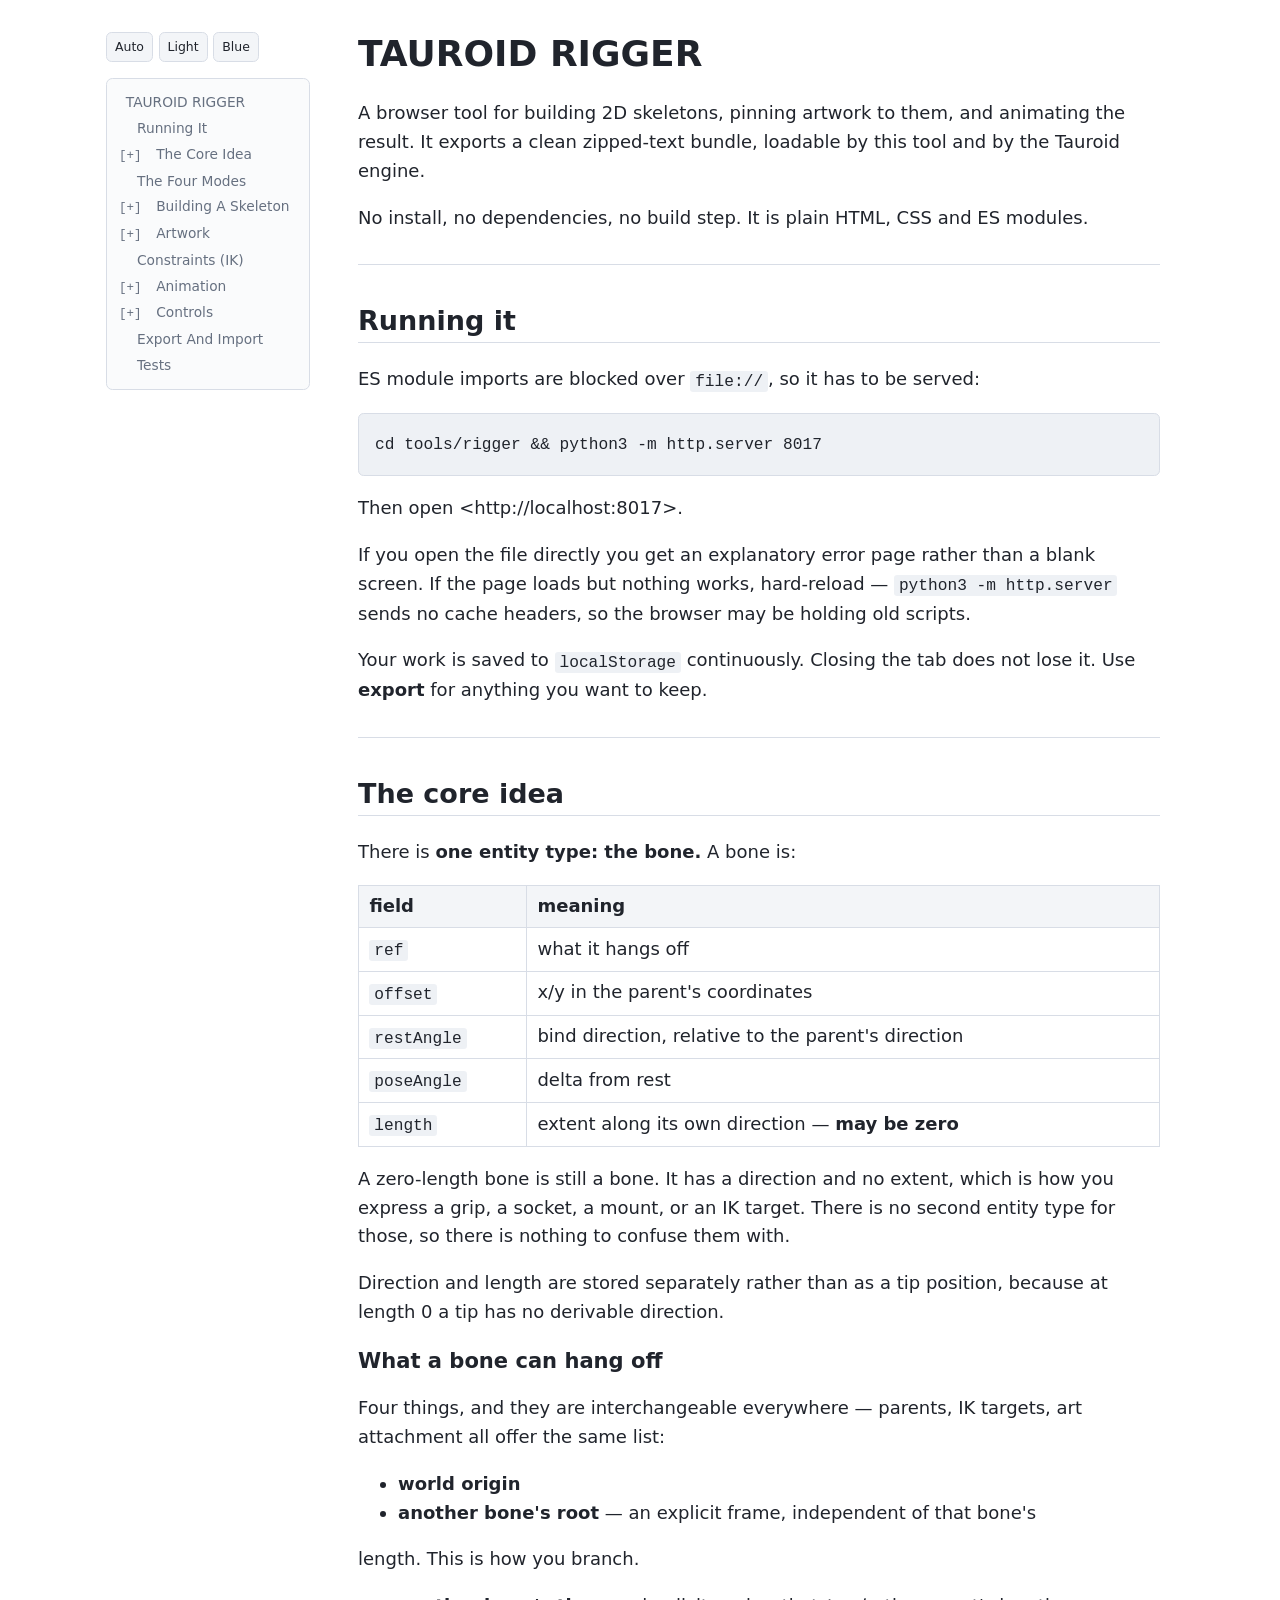
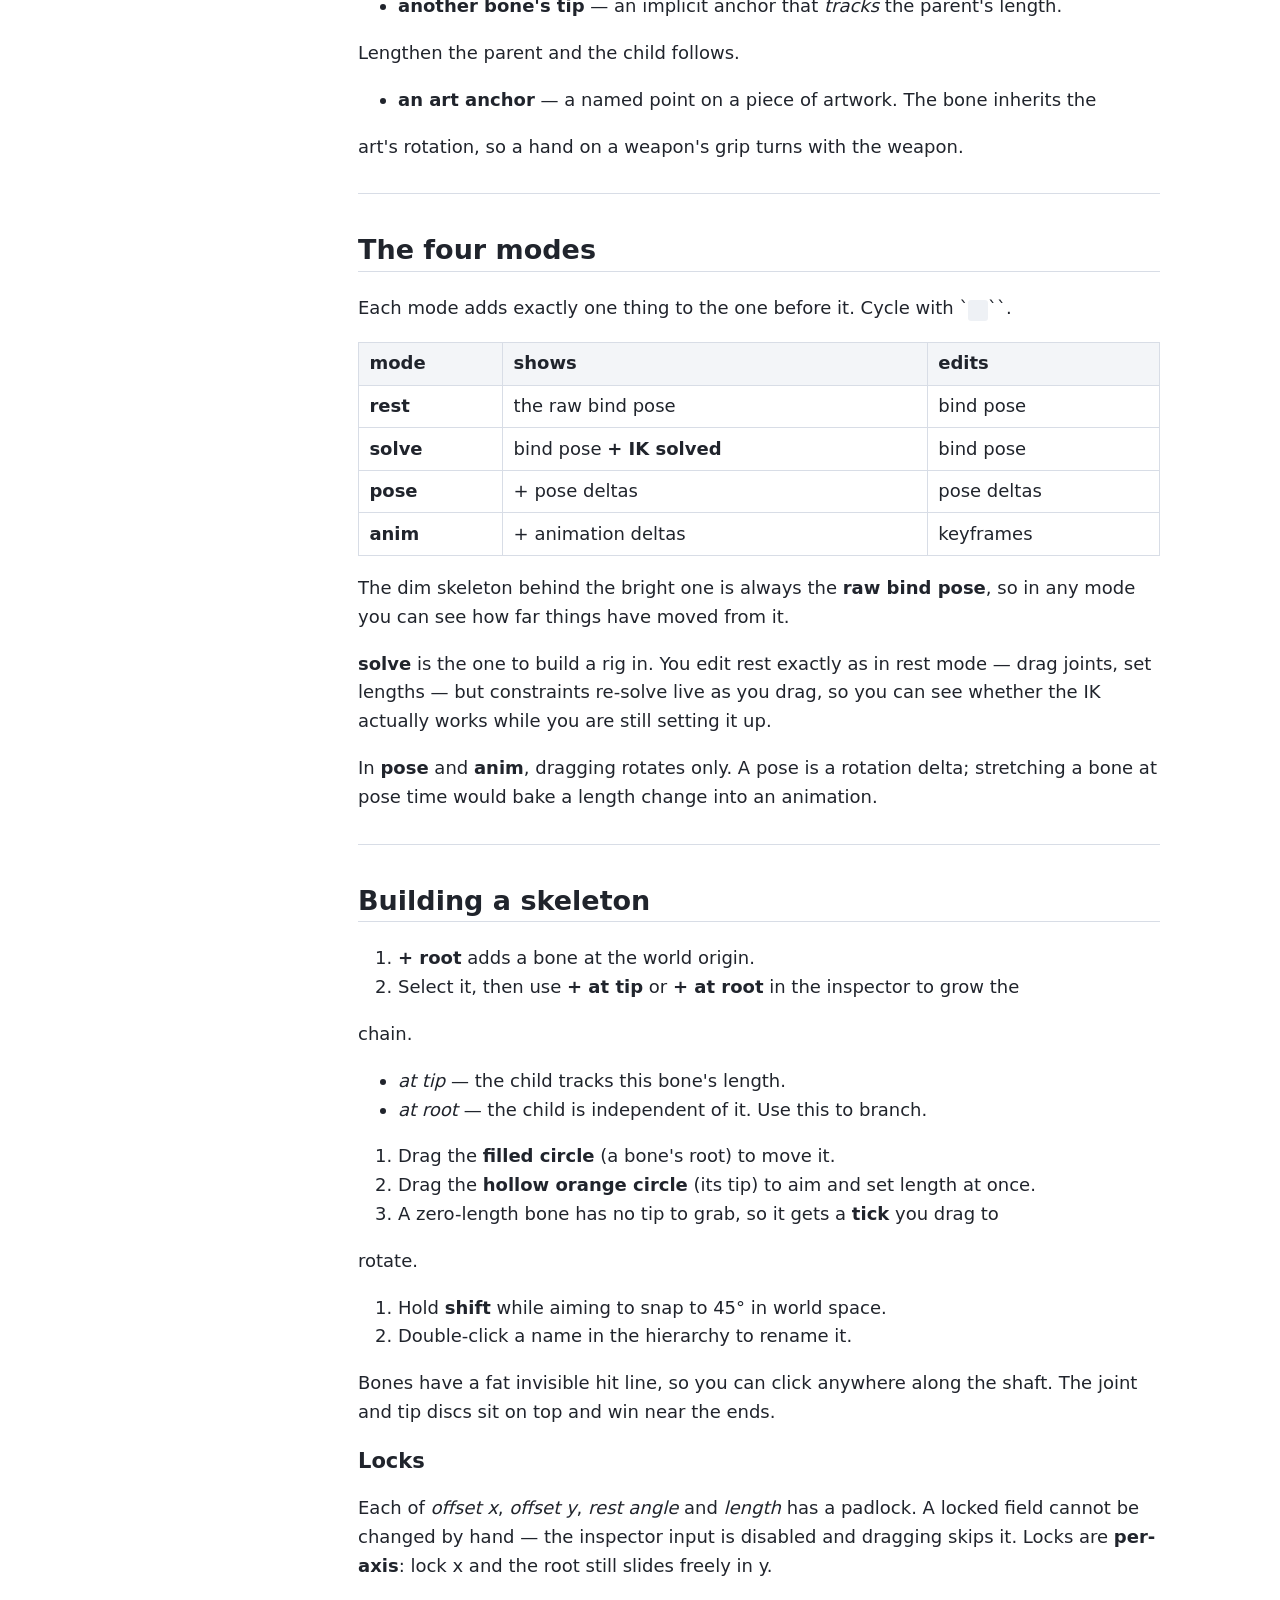
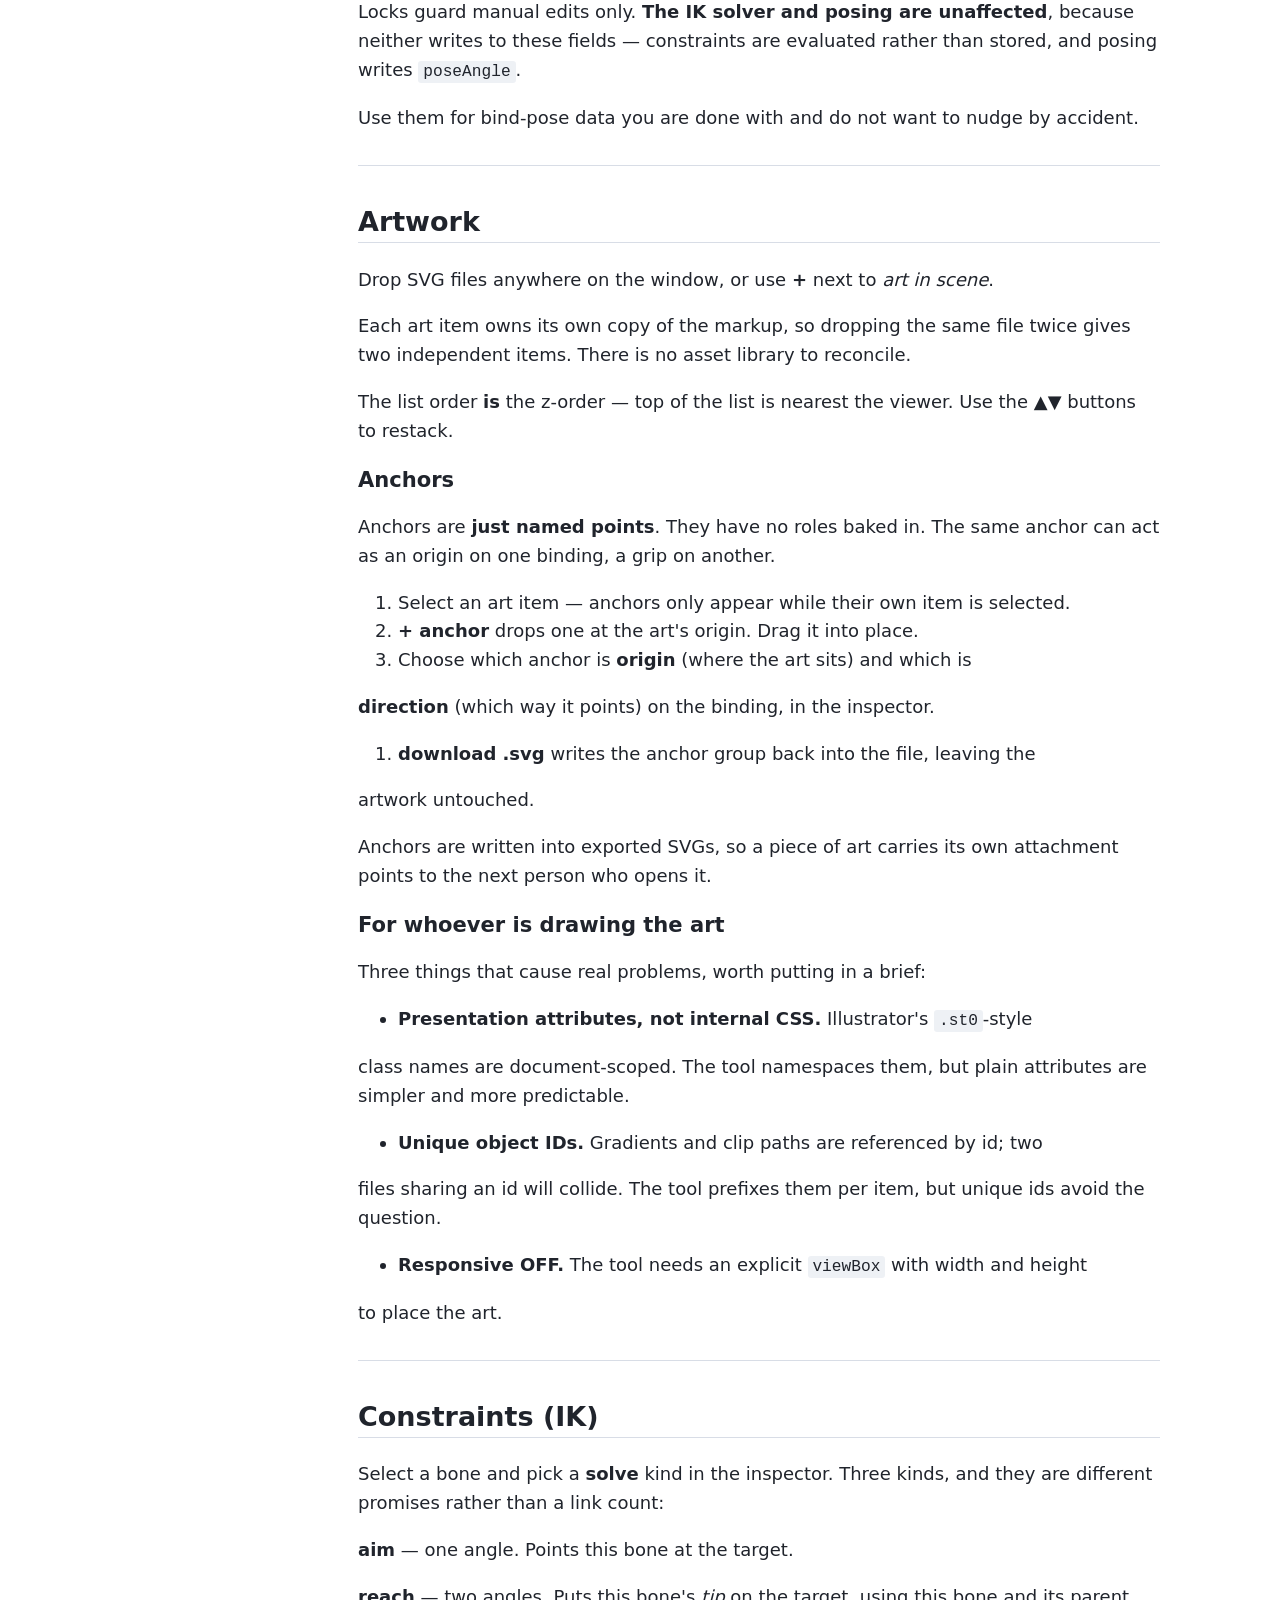
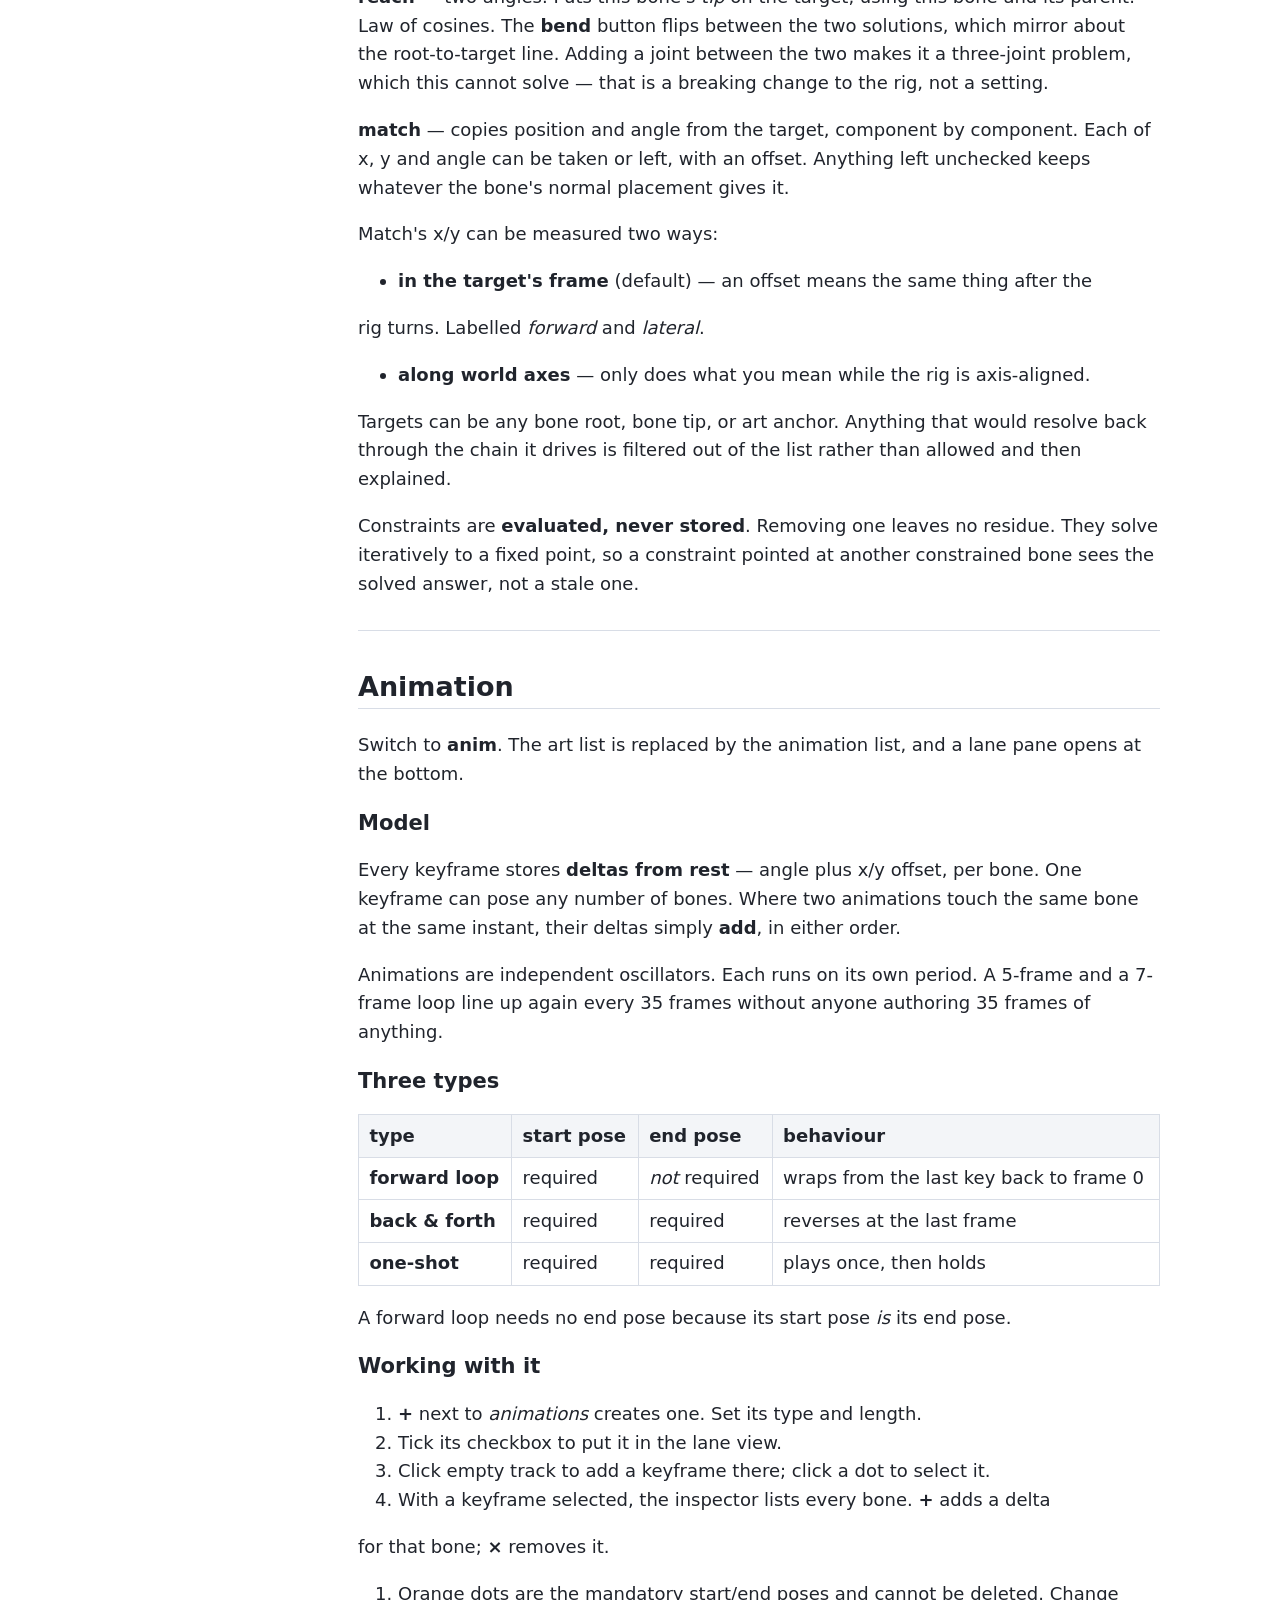
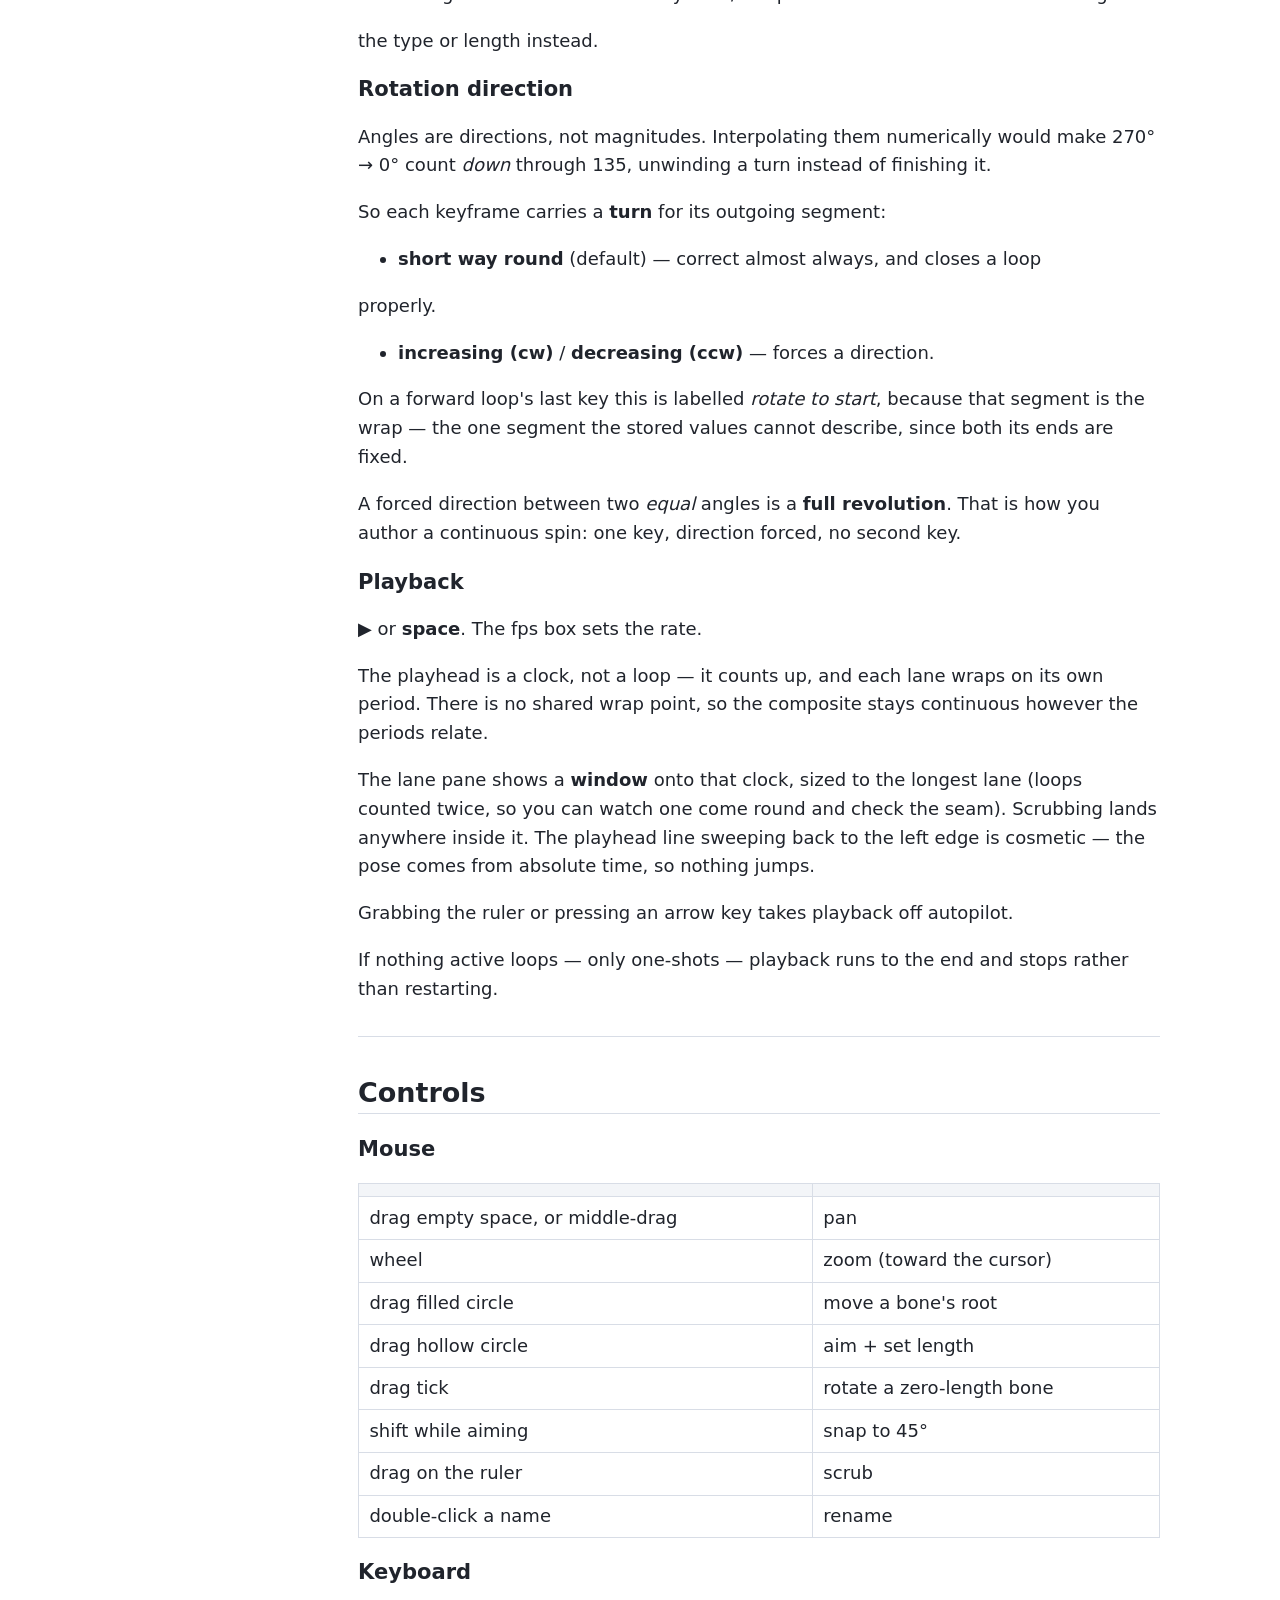
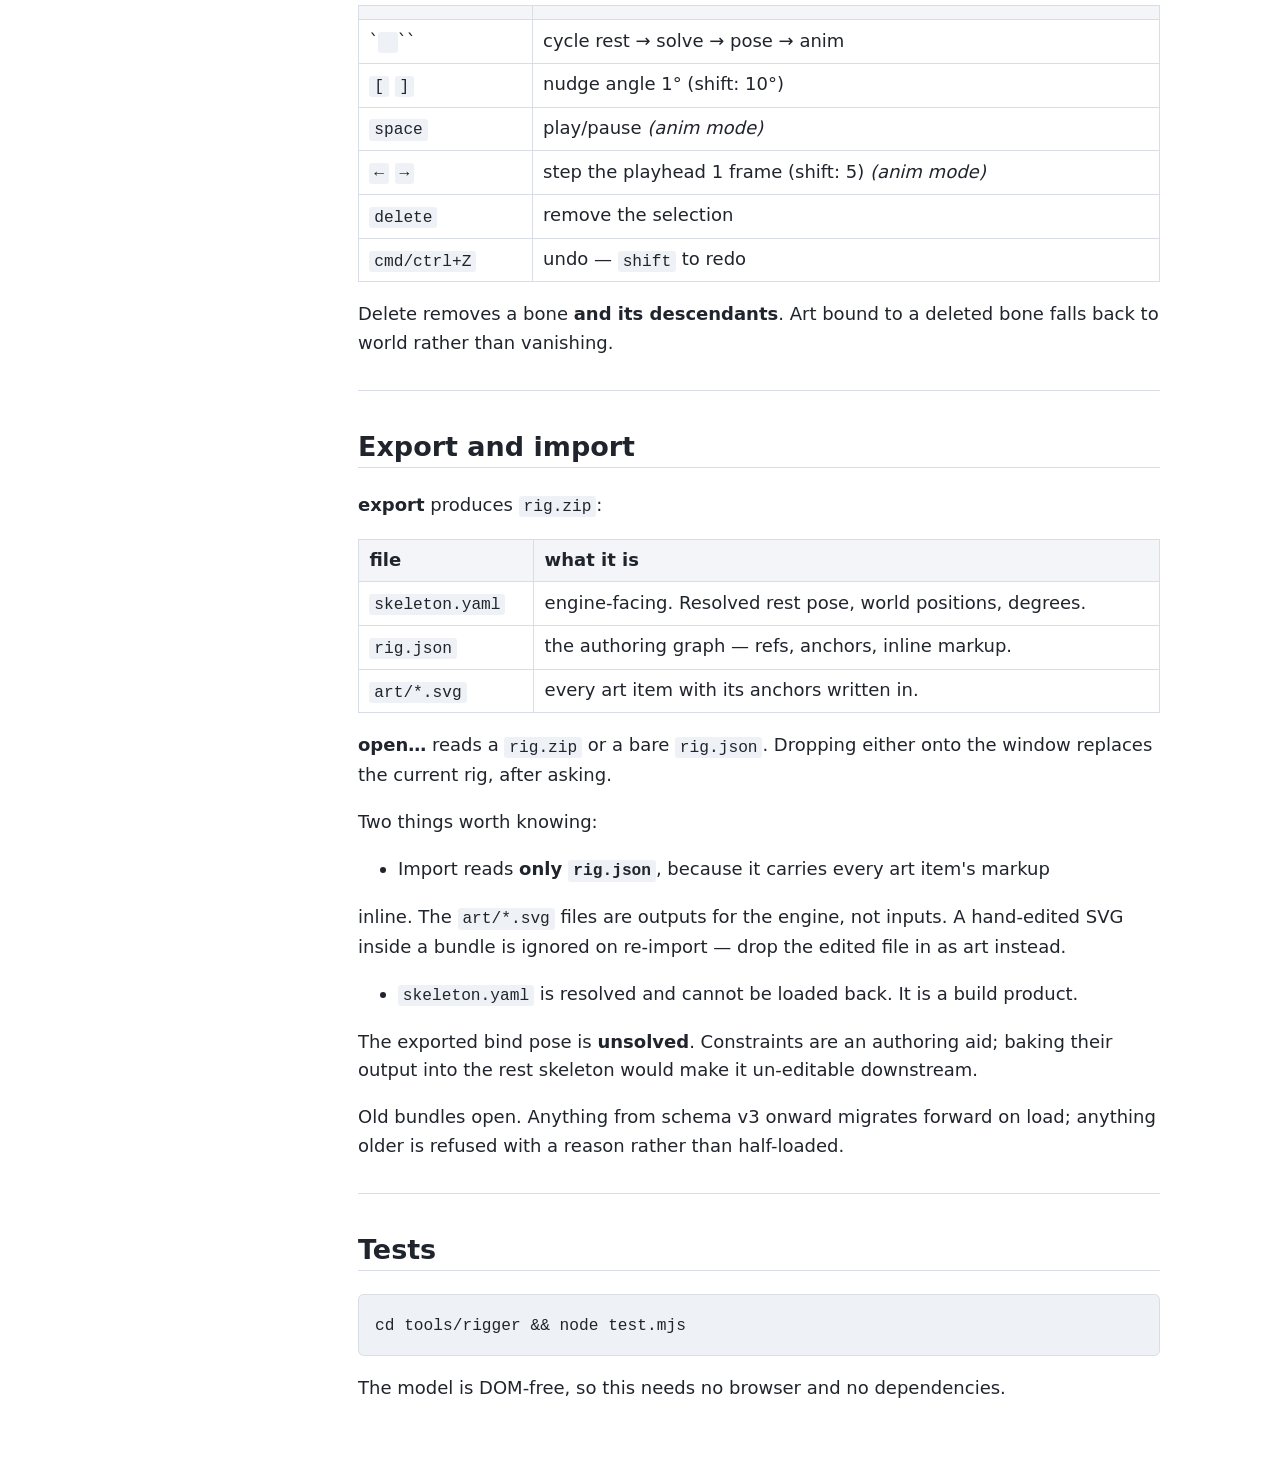
==== tauroid/rigger/manual.html @ 427fb36a "add manual" ====
<!doctype html>
<html lang="en">

<head>
  <meta charset="utf-8">
  <meta name="viewport" content="width=device-width, initial-scale=1">
  <title>Markdown Wrapper</title>

  <!-- ============================================================
       PRESENTATION
       ============================================================ -->
  <style>
    :root {
      color-scheme: light dark;

      --bg: #ffffff;
      --fg: #20242c;
      --muted: #667080;
      --panel: #f3f5f8;
      --rule: #d8dde6;
      --link: #245fbd;
      --code: #eef1f5;
      --toc-bg: #fafbfc;
    }

    @media (prefers-color-scheme: dark) {
      :root:not([data-theme]) {
        --bg: #101722;
        --fg: #dce6f2;
        --muted: #94a5ba;
        --panel: #172131;
        --rule: #2b3a50;
        --link: #77aef7;
        --code: #172131;
        --toc-bg: #0d141e;
      }
    }

    :root[data-theme="light"] {
      color-scheme: light;

      --bg: #ffffff;
      --fg: #20242c;
      --muted: #667080;
      --panel: #f3f5f8;
      --rule: #d8dde6;
      --link: #245fbd;
      --code: #eef1f5;
      --toc-bg: #fafbfc;
    }

    :root[data-theme="blue"] {
      color-scheme: dark;

      --bg: #101722;
      --fg: #dce6f2;
      --muted: #94a5ba;
      --panel: #172131;
      --rule: #2b3a50;
      --link: #77aef7;
      --code: #172131;
      --toc-bg: #0d141e;
    }

    * {
      box-sizing: border-box;
    }

    html {
      scroll-behavior: smooth;
      background: var(--bg);
    }

    body {
      margin: 0;
      background: var(--bg);
      color: var(--fg);
      font: 18px/1.6 system-ui, sans-serif;
    }

    .page {
      display: grid;
      grid-template-columns: minmax(0, 1fr);
      gap: 2rem;
      max-width: 1100px;
      margin: 0 auto;
      padding: 2rem 1rem 5rem;
    }

    @media (min-width: 900px) {
      .page {
        grid-template-columns: 220px minmax(0, 70ch);
      }
    }

    aside {
      min-width: 0;
    }

    @media (min-width: 900px) {
      aside {
        position: sticky;
        top: 1rem;
        align-self: start;
        max-height: calc(100vh - 2rem);
        overflow: auto;
        padding-right: 1rem;
      }
    }

    .theme {
      display: flex;
      gap: .35rem;
      flex-wrap: wrap;
      margin-bottom: 1rem;
    }

    .theme button {
      appearance: none;
      border: 1px solid var(--rule);
      background: var(--panel);
      color: var(--fg);
      border-radius: .35rem;
      padding: .25rem .5rem;
      font: inherit;
      font-size: .78rem;
      cursor: pointer;
    }

    .theme button:hover,
    .theme button:focus-visible {
      border-color: var(--link);
      outline: none;
    }

    #toc {
      display: flex;
      flex-direction: column;
      gap: .15rem;
      padding: .75rem;
      border: 1px solid var(--rule);
      border-radius: .4rem;
      background: var(--toc-bg);
    }

    #toc:empty {
      display: none;
    }

    #toc a {
      color: var(--muted);
      text-decoration: none;
      font-size: .86rem;
      line-height: 1.35;
      padding: .15rem .3rem;
      border-left: 2px solid transparent;
    }

    #toc a:hover,
    #toc a:focus-visible {
      color: var(--fg);
      border-left-color: var(--link);
      outline: none;
    }

    #toc .toc-1 {
      text-transform: uppercase;
    }

    #toc .toc-2 {
      padding-left: 1rem;
      text-transform: capitalize;
    }

    #toc .toc-3 {
      padding-left: 1.7rem;
      text-transform: lowercase;
    }

    #toc details {
      display: flex;
      flex-direction: column;
    }

    #toc summary {
      display: flex;
      align-items: baseline;
      list-style: none;
      cursor: pointer;
    }

    #toc summary::-webkit-details-marker {
      display: none;
    }

    #toc summary::before {
      content: "[+]";
      flex: 0 0 2.2rem;
      color: var(--muted);
      font-family: ui-monospace, SFMono-Regular, Menlo, Monaco, Consolas, monospace;
      font-size: .78rem;
    }

    #toc details[open]>summary::before {
      content: "[-]";
    }

    #toc summary .toc-2 {
      padding-left: 0;
    }

    #toc details>.toc-3 {
      display: block;
      margin-left: 2.2rem;
      padding-left: 1rem;
    }

    main {
      min-width: 0;
    }

    h1,
    h2,
    h3,
    h4,
    h5,
    h6 {
      line-height: 1.2;
      scroll-margin-top: 1rem;
    }

    h1 {
      margin-top: 0;
      text-transform: uppercase;
    }

    h2 {
      margin-top: 2.5rem;
      padding-bottom: .25rem;
      border-bottom: 1px solid var(--rule);
    }

    a {
      color: var(--link);
      text-decoration-thickness: .08em;
      text-underline-offset: .15em;
    }

    blockquote {
      margin-left: 0;
      padding-left: 1rem;
      border-left: 3px solid var(--rule);
      color: var(--muted);
    }

    pre {
      overflow-x: auto;
      padding: 1rem;
      background: var(--code);
      border: 1px solid var(--rule);
      border-radius: .35rem;
    }

    code {
      font-family: ui-monospace, SFMono-Regular, Menlo, Consolas, monospace;
      font-size: .9em;
    }

    :not(pre)>code {
      padding: .1em .3em;
      background: var(--code);
      border-radius: .2rem;
    }

    img {
      max-width: 100%;
    }

    table {
      border-collapse: collapse;
      width: 100%;
      margin: 1rem 0;
    }

    th,
    td {
      padding: .4rem .65rem;
      border: 1px solid var(--rule);
      text-align: left;
      vertical-align: top;
    }

    th {
      background: var(--panel);
    }

    hr {
      border: 0;
      border-top: 1px solid var(--rule);
      margin: 2rem 0;
    }

    @media (prefers-reduced-motion: reduce) {
      html {
        scroll-behavior: auto;
      }
    }
  </style>
</head>

<body>

  <div class="page">
    <aside>
      <div class="theme" aria-label="Theme">
        <button type="button" data-set-theme="">Auto</button>
        <button type="button" data-set-theme="light">Light</button>
        <button type="button" data-set-theme="blue">Blue</button>
      </div>
      <nav id="toc" aria-label="Contents"></nav>
    </aside>

    <main id="output"></main>
  </div>

  <!-- ============================================================
       MARKDOWN
       Replace only the contents of this element.
       ============================================================ -->
  <script id="markdown" type="text/markdown">

# tauroid rigger

A browser tool for building 2D skeletons, pinning artwork to them, and animating
the result. It exports a clean zipped-text bundle, loadable by this tool and by the Tauroid engine.

No install, no dependencies, no build step. It is plain HTML, CSS and ES modules.

---

## Running it

ES module imports are blocked over `file://`, so it has to be served:

```bash
cd tools/rigger && python3 -m http.server 8017
```

Then open <http://localhost:8017>.

If you open the file directly you get an explanatory error page rather than a
blank screen. If the page loads but nothing works, hard-reload — `python3 -m
http.server` sends no cache headers, so the browser may be holding old scripts.

Your work is saved to `localStorage` continuously. Closing the tab does not lose
it. Use **export** for anything you want to keep.

---

## The core idea

There is **one entity type: the bone.** A bone is:

| field | meaning |
|---|---|
| `ref` | what it hangs off |
| `offset` | x/y in the parent's coordinates |
| `restAngle` | bind direction, relative to the parent's direction |
| `poseAngle` | delta from rest |
| `length` | extent along its own direction — **may be zero** |

A zero-length bone is still a bone. It has a direction and no extent, which is
how you express a grip, a socket, a mount, or an IK target. There is no second
entity type for those, so there is nothing to confuse them with.

Direction and length are stored separately rather than as a tip position,
because at length 0 a tip has no derivable direction.

### What a bone can hang off

Four things, and they are interchangeable everywhere — parents, IK targets, art
attachment all offer the same list:

- **world origin**
- **another bone's root** — an explicit frame, independent of that bone's
  length. This is how you branch.
- **another bone's tip** — an implicit anchor that *tracks* the parent's length.
  Lengthen the parent and the child follows.
- **an art anchor** — a named point on a piece of artwork. The bone inherits the
  art's rotation, so a hand on a weapon's grip turns with the weapon.

---

## The four modes

Each mode adds exactly one thing to the one before it. Cycle with `` ` ``.

| mode | shows | edits |
|---|---|---|
| **rest** | the raw bind pose | bind pose |
| **solve** | bind pose **+ IK solved** | bind pose |
| **pose** | + pose deltas | pose deltas |
| **anim** | + animation deltas | keyframes |

The dim skeleton behind the bright one is always the **raw bind pose**, so in
any mode you can see how far things have moved from it.

**solve** is the one to build a rig in. You edit rest exactly as in rest mode —
drag joints, set lengths — but constraints re-solve live as you drag, so you can
see whether the IK actually works while you are still setting it up.

In **pose** and **anim**, dragging rotates only. A pose is a rotation delta;
stretching a bone at pose time would bake a length change into an animation.

---

## Building a skeleton

1. **+ root** adds a bone at the world origin.
2. Select it, then use **+ at tip** or **+ at root** in the inspector to grow the
   chain.
   - *at tip* — the child tracks this bone's length.
   - *at root* — the child is independent of it. Use this to branch.
3. Drag the **filled circle** (a bone's root) to move it.
4. Drag the **hollow orange circle** (its tip) to aim and set length at once.
5. A zero-length bone has no tip to grab, so it gets a **tick** you drag to
   rotate.
6. Hold **shift** while aiming to snap to 45° in world space.
7. Double-click a name in the hierarchy to rename it.

Bones have a fat invisible hit line, so you can click anywhere along the shaft.
The joint and tip discs sit on top and win near the ends.

### Locks

Each of *offset x*, *offset y*, *rest angle* and *length* has a padlock. A locked
field cannot be changed by hand — the inspector input is disabled and dragging
skips it. Locks are **per-axis**: lock x and the root still slides freely in y.

Locks guard manual edits only. **The IK solver and posing are unaffected**,
because neither writes to these fields — constraints are evaluated rather than
stored, and posing writes `poseAngle`.

Use them for bind-pose data you are done with and do not want to nudge by
accident.

---

## Artwork

Drop SVG files anywhere on the window, or use **+** next to *art in scene*.

Each art item owns its own copy of the markup, so dropping the same file twice
gives two independent items. There is no asset library to reconcile.

The list order **is** the z-order — top of the list is nearest the viewer. Use
the ▲▼ buttons to restack.

### Anchors

Anchors are **just named points**. They have no roles baked in. The same anchor
can act as an origin on one binding, a grip on another.

1. Select an art item — anchors only appear while their own item is selected.
2. **+ anchor** drops one at the art's origin. Drag it into place.
3. Choose which anchor is **origin** (where the art sits) and which is
   **direction** (which way it points) on the binding, in the inspector.
4. **download .svg** writes the anchor group back into the file, leaving the
   artwork untouched.

Anchors are written into exported SVGs, so a piece of art carries its own
attachment points to the next person who opens it.

### For whoever is drawing the art

Three things that cause real problems, worth putting in a brief:

- **Presentation attributes, not internal CSS.** Illustrator's `.st0`-style
  class names are document-scoped. The tool namespaces them, but plain
  attributes are simpler and more predictable.
- **Unique object IDs.** Gradients and clip paths are referenced by id; two
  files sharing an id will collide. The tool prefixes them per item, but unique
  ids avoid the question.
- **Responsive OFF.** The tool needs an explicit `viewBox` with width and height
  to place the art.

---

## Constraints (IK)

Select a bone and pick a **solve** kind in the inspector. Three kinds, and they
are different promises rather than a link count:

**aim** — one angle. Points this bone at the target.

**reach** — two angles. Puts this bone's *tip* on the target, using this bone
and its parent. Law of cosines. The **bend** button flips between the two
solutions, which mirror about the root-to-target line. Adding a joint between
the two makes it a three-joint problem, which this cannot solve — that is a
breaking change to the rig, not a setting.

**match** — copies position and angle from the target, component by component.
Each of x, y and angle can be taken or left, with an offset. Anything left
unchecked keeps whatever the bone's normal placement gives it.

Match's x/y can be measured two ways:

- **in the target's frame** (default) — an offset means the same thing after the
  rig turns. Labelled *forward* and *lateral*.
- **along world axes** — only does what you mean while the rig is axis-aligned.

Targets can be any bone root, bone tip, or art anchor. Anything that would
resolve back through the chain it drives is filtered out of the list rather than
allowed and then explained.

Constraints are **evaluated, never stored**. Removing one leaves no residue.
They solve iteratively to a fixed point, so a constraint pointed at another
constrained bone sees the solved answer, not a stale one.

---

## Animation

Switch to **anim**. The art list is replaced by the animation list, and a lane
pane opens at the bottom.

### Model

Every keyframe stores **deltas from rest** — angle plus x/y offset, per bone. One
keyframe can pose any number of bones. Where two animations touch the same bone
at the same instant, their deltas simply **add**, in either order.

Animations are independent oscillators. Each runs on its own period. A 5-frame
and a 7-frame loop line up again every 35 frames without anyone authoring 35
frames of anything.

### Three types

| type | start pose | end pose | behaviour |
|---|---|---|---|
| **forward loop** | required | *not* required | wraps from the last key back to frame 0 |
| **back & forth** | required | required | reverses at the last frame |
| **one-shot** | required | required | plays once, then holds |

A forward loop needs no end pose because its start pose *is* its end pose.

### Working with it

1. **+** next to *animations* creates one. Set its type and length.
2. Tick its checkbox to put it in the lane view.
3. Click empty track to add a keyframe there; click a dot to select it.
4. With a keyframe selected, the inspector lists every bone. **+** adds a delta
   for that bone; **×** removes it.
5. Orange dots are the mandatory start/end poses and cannot be deleted. Change
   the type or length instead.

### Rotation direction

Angles are directions, not magnitudes. Interpolating them numerically would make
270° → 0° count *down* through 135, unwinding a turn instead of finishing it.

So each keyframe carries a **turn** for its outgoing segment:

- **short way round** (default) — correct almost always, and closes a loop
  properly.
- **increasing (cw)** / **decreasing (ccw)** — forces a direction.

On a forward loop's last key this is labelled *rotate to start*, because that
segment is the wrap — the one segment the stored values cannot describe, since
both its ends are fixed.

A forced direction between two *equal* angles is a **full revolution**. That is
how you author a continuous spin: one key, direction forced, no second key.

### Playback

**▶** or **space**. The fps box sets the rate.

The playhead is a clock, not a loop — it counts up, and each lane wraps on its
own period. There is no shared wrap point, so the composite stays continuous
however the periods relate.

The lane pane shows a **window** onto that clock, sized to the longest lane
(loops counted twice, so you can watch one come round and check the seam).
Scrubbing lands anywhere inside it. The playhead line sweeping back to the left
edge is cosmetic — the pose comes from absolute time, so nothing jumps.

Grabbing the ruler or pressing an arrow key takes playback off autopilot.

If nothing active loops — only one-shots — playback runs to the end and stops
rather than restarting.

---

## Controls

### Mouse

| | |
|---|---|
| drag empty space, or middle-drag | pan |
| wheel | zoom (toward the cursor) |
| drag filled circle | move a bone's root |
| drag hollow circle | aim + set length |
| drag tick | rotate a zero-length bone |
| shift while aiming | snap to 45° |
| drag on the ruler | scrub |
| double-click a name | rename |

### Keyboard

| | |
|---|---|
| `` ` `` | cycle rest → solve → pose → anim |
| `[` `]` | nudge angle 1° (shift: 10°) |
| `space` | play/pause *(anim mode)* |
| `←` `→` | step the playhead 1 frame (shift: 5) *(anim mode)* |
| `delete` | remove the selection |
| `cmd/ctrl+Z` | undo — `shift` to redo |

Delete removes a bone **and its descendants**. Art bound to a deleted bone falls
back to world rather than vanishing.

---

## Export and import

**export** produces `rig.zip`:

| file | what it is |
|---|---|
| `skeleton.yaml` | engine-facing. Resolved rest pose, world positions, degrees. |
| `rig.json` | the authoring graph — refs, anchors, inline markup. |
| `art/*.svg` | every art item with its anchors written in. |

**open…** reads a `rig.zip` or a bare `rig.json`. Dropping either onto the
window replaces the current rig, after asking.

Two things worth knowing:

- Import reads **only `rig.json`**, because it carries every art item's markup
  inline. The `art/*.svg` files are outputs for the engine, not inputs. A
  hand-edited SVG inside a bundle is ignored on re-import — drop the edited file
  in as art instead.
- `skeleton.yaml` is resolved and cannot be loaded back. It is a build product.

The exported bind pose is **unsolved**. Constraints are an authoring aid; baking
their output into the rest skeleton would make it un-editable downstream.

Old bundles open. Anything from schema v3 onward migrates forward on load;
anything older is refused with a reason rather than half-loaded.

---

## Tests

```bash
cd tools/rigger && node test.mjs
```

The model is DOM-free, so this needs no browser and no dependencies.

  </script>

  <!-- ============================================================
       INTERPRETATION
       ============================================================ -->
  <script>
    const source = document.querySelector("#markdown").textContent;
    const output = document.querySelector("#output");
    const tocElement = document.querySelector("#toc");

    const toc = [];
    const slugCounts = new Map();

    output.innerHTML = markdown(source);
    tocElement.innerHTML = renderToc(toc);

    document.querySelectorAll("[data-set-theme]").forEach(button => {
      button.addEventListener("click", () => {
        const theme = button.dataset.setTheme;

        if (theme) {
          document.documentElement.dataset.theme = theme;
        } else {
          delete document.documentElement.dataset.theme;
        }
      });
    });


    function markdown(source) {
      const lines = source
        .replace(/\r\n?/g, "\n")
        .trim()
        .split("\n");

      let html = "";
      let paragraph = [];
      let list = null;
      let quote = [];
      let fence = null;

      const flushParagraph = () => {
        if (!paragraph.length) return;

        html += `<p>${inline(paragraph.join("\n"))}</p>`;
        paragraph = [];
      };

      const flushList = () => {
        if (!list) return;

        html += `<${list.type}>`;
        for (const item of list.items) {
          html += `<li>${inline(item)}</li>`;
        }
        html += `</${list.type}>`;

        list = null;
      };

      const flushQuote = () => {
        if (!quote.length) return;

        html += `<blockquote>${markdown(quote.join("\n"))}</blockquote>`;
        quote = [];
      };

      const flushBlocks = () => {
        flushParagraph();
        flushList();
        flushQuote();
      };

      for (let i = 0; i < lines.length; i++) {
        const line = lines[i];

        // fenced code
        if (fence) {
          if (/^```/.test(line)) {
            const languageClass = fence.language
              ? ` class="language-${escapeAttribute(fence.language)}"`
              : "";

            html += `<pre><code${languageClass}>${escapeHtml(fence.lines.join("\n"))}</code></pre>`;
            fence = null;
          } else {
            fence.lines.push(line);
          }
          continue;
        }

        const fenceStart = line.match(/^```(.*)$/);
        if (fenceStart) {
          flushBlocks();
          fence = {
            language: fenceStart[1].trim(),
            lines: []
          };
          continue;
        }

        // table: header line + separator line
        if (
          line.includes("|") &&
          i + 1 < lines.length &&
          isTableSeparator(lines[i + 1])
        ) {
          flushBlocks();

          const headers = splitTableRow(line);
          const alignments = parseTableAlignments(lines[i + 1]);

          i += 2;

          const rows = [];
          while (
            i < lines.length &&
            lines[i].trim() &&
            lines[i].includes("|")
          ) {
            rows.push(splitTableRow(lines[i]));
            i++;
          }

          i--;

          html += "<table><thead><tr>";

          headers.forEach((cell, column) => {
            const align = alignments[column];
            const style = align ? ` style="text-align:${align}"` : "";
            html += `<th${style}>${inline(cell)}</th>`;
          });

          html += "</tr></thead><tbody>";

          rows.forEach(row => {
            html += "<tr>";

            headers.forEach((_, column) => {
              const align = alignments[column];
              const style = align ? ` style="text-align:${align}"` : "";
              html += `<td${style}>${inline(row[column] ?? "")}</td>`;
            });

            html += "</tr>";
          });

          html += "</tbody></table>";
          continue;
        }

        // blank line
        if (!line.trim()) {
          flushBlocks();
          continue;
        }

        // heading
        const heading = line.match(/^(#{1,6})\s+(.+)$/);
        if (heading) {
          flushBlocks();

          const level = heading[1].length;
          const title = heading[2].trim();
          const id = uniqueSlug(title);

          if (level <= 3) {
            toc.push({ level, title, id });
          }

          html += `<h${level} id="${id}">${inline(title)}</h${level}>`;
          continue;
        }

        // horizontal rule
        if (/^\s*(---+|\*\*\*+|___+)\s*$/.test(line)) {
          flushBlocks();
          html += "<hr>";
          continue;
        }

        // blockquote
        const quoted = line.match(/^>\s?(.*)$/);
        if (quoted) {
          flushParagraph();
          flushList();
          quote.push(quoted[1]);
          continue;
        }

        // unordered list
        const unordered = line.match(/^\s*[-+*]\s+(.+)$/);
        if (unordered) {
          flushParagraph();
          flushQuote();

          if (!list || list.type !== "ul") {
            flushList();
            list = { type: "ul", items: [] };
          }

          list.items.push(unordered[1]);
          continue;
        }

        // ordered list
        const ordered = line.match(/^\s*\d+[.)]\s+(.+)$/);
        if (ordered) {
          flushParagraph();
          flushQuote();

          if (!list || list.type !== "ol") {
            flushList();
            list = { type: "ol", items: [] };
          }

          list.items.push(ordered[1]);
          continue;
        }

        // ordinary prose
        flushList();
        flushQuote();
        paragraph.push(line.trim());
      }

      if (fence) {
        html += `<pre><code>${escapeHtml(fence.lines.join("\n"))}</code></pre>`;
      }

      flushBlocks();
      return html;
    }


    function inline(text) {
      const code = [];

      text = escapeHtml(text);

      // protect inline code first
      text = text.replace(/`([^`]+)`/g, (_, value) => {
        const marker = `\u0000CODE${code.length}\u0000`;
        code.push(`<code>${value}</code>`);
        return marker;
      });

      // images
      text = text.replace(
        /!\[([^\]]*)\]\(([^)\s]+)(?:\s+"&quot;([^"]*)&quot;")?\)/g,
        (_, alt, src, title) =>
          `<img src="${src}" alt="${alt}"${title ? ` title="${title}"` : ""}>`
      );

      // links
      text = text.replace(
        /\[([^\]]+)\]\(([^)\s]+)(?:\s+"&quot;([^"]*)&quot;")?\)/g,
        (_, label, href, title) =>
          `<a href="${href}"${title ? ` title="${title}"` : ""}>${label}</a>`
      );

      // strong / emphasis
      text = text
        .replace(/\*\*(.+?)\*\*/g, "<strong>$1</strong>")
        .replace(/__(.+?)__/g, "<strong>$1</strong>")
        .replace(/\*(.+?)\*/g, "<em>$1</em>")
        .replace(/_(.+?)_/g, "<em>$1</em>");

      // restore inline code
      text = text.replace(
        /\u0000CODE(\d+)\u0000/g,
        (_, index) => code[Number(index)]
      );

      return text.replace(/\n/g, " ");
    }


    function splitTableRow(line) {
      return line
        .trim()
        .replace(/^\|/, "")
        .replace(/\|$/, "")
        .split("|")
        .map(cell => cell.trim());
    }


    function isTableSeparator(line) {
      const cells = splitTableRow(line);

      return (
        cells.length > 0 &&
        cells.every(cell => /^:?-{3,}:?$/.test(cell))
      );
    }


    function parseTableAlignments(line) {
      return splitTableRow(line).map(cell => {
        const left = cell.startsWith(":");
        const right = cell.endsWith(":");

        if (left && right) return "center";
        if (right) return "right";
        if (left) return "left";
        return "";
      });
    }


    function uniqueSlug(text) {
      const base =
        text
          .toLowerCase()
          .replace(/`([^`]+)`/g, "$1")
          .replace(/[*_~]/g, "")
          .replace(/&[a-z]+;/gi, "")
          .replace(/[^\p{L}\p{N}\s-]/gu, "")
          .trim()
          .replace(/\s+/g, "-") || "section";

      const count = slugCounts.get(base) ?? 0;
      slugCounts.set(base, count + 1);

      return count ? `${base}-${count + 1}` : base;
    }


    function renderToc(items) {
      const roots = [];
      const stack = [];

      items.forEach(item => {
        const node = { ...item, children: [] };

        while (stack.length && stack.at(-1).level >= node.level) {
          stack.pop();
        }

        const parent = stack.at(-1);
        (parent ? parent.children : roots).push(node);
        stack.push(node);
      });

      const rootLevel = Math.min(...items.map(item => item.level));

      function renderNodes(nodes, groupName) {
        return nodes.map((node, index) => {
          const link =
            `<a class="toc-${node.level}" href="#${node.id}">${escapeHtml(node.title)}</a>`;
          const children = renderNodes(node.children, `${groupName}-${index}`);

          if (!node.children.length) return link;

          // Keep the document title visible; fold lower-level branches.
          if (node.level === rootLevel) return link + children;

          return (
            `<details name="${groupName}">` +
            `<summary>${link}</summary>` +
            children +
            `</details>`
          );
        }).join("");
      }

      return items.length ? renderNodes(roots, "toc-section") : "";
    }


    function escapeHtml(text) {
      return text
        .replaceAll("&", "&amp;")
        .replaceAll("<", "&lt;")
        .replaceAll(">", "&gt;")
        .replaceAll('"', "&quot;");
    }


    function escapeAttribute(text) {
      return text.replace(/[^\w-]/g, "");
    }
  </script>

</body>

</html>
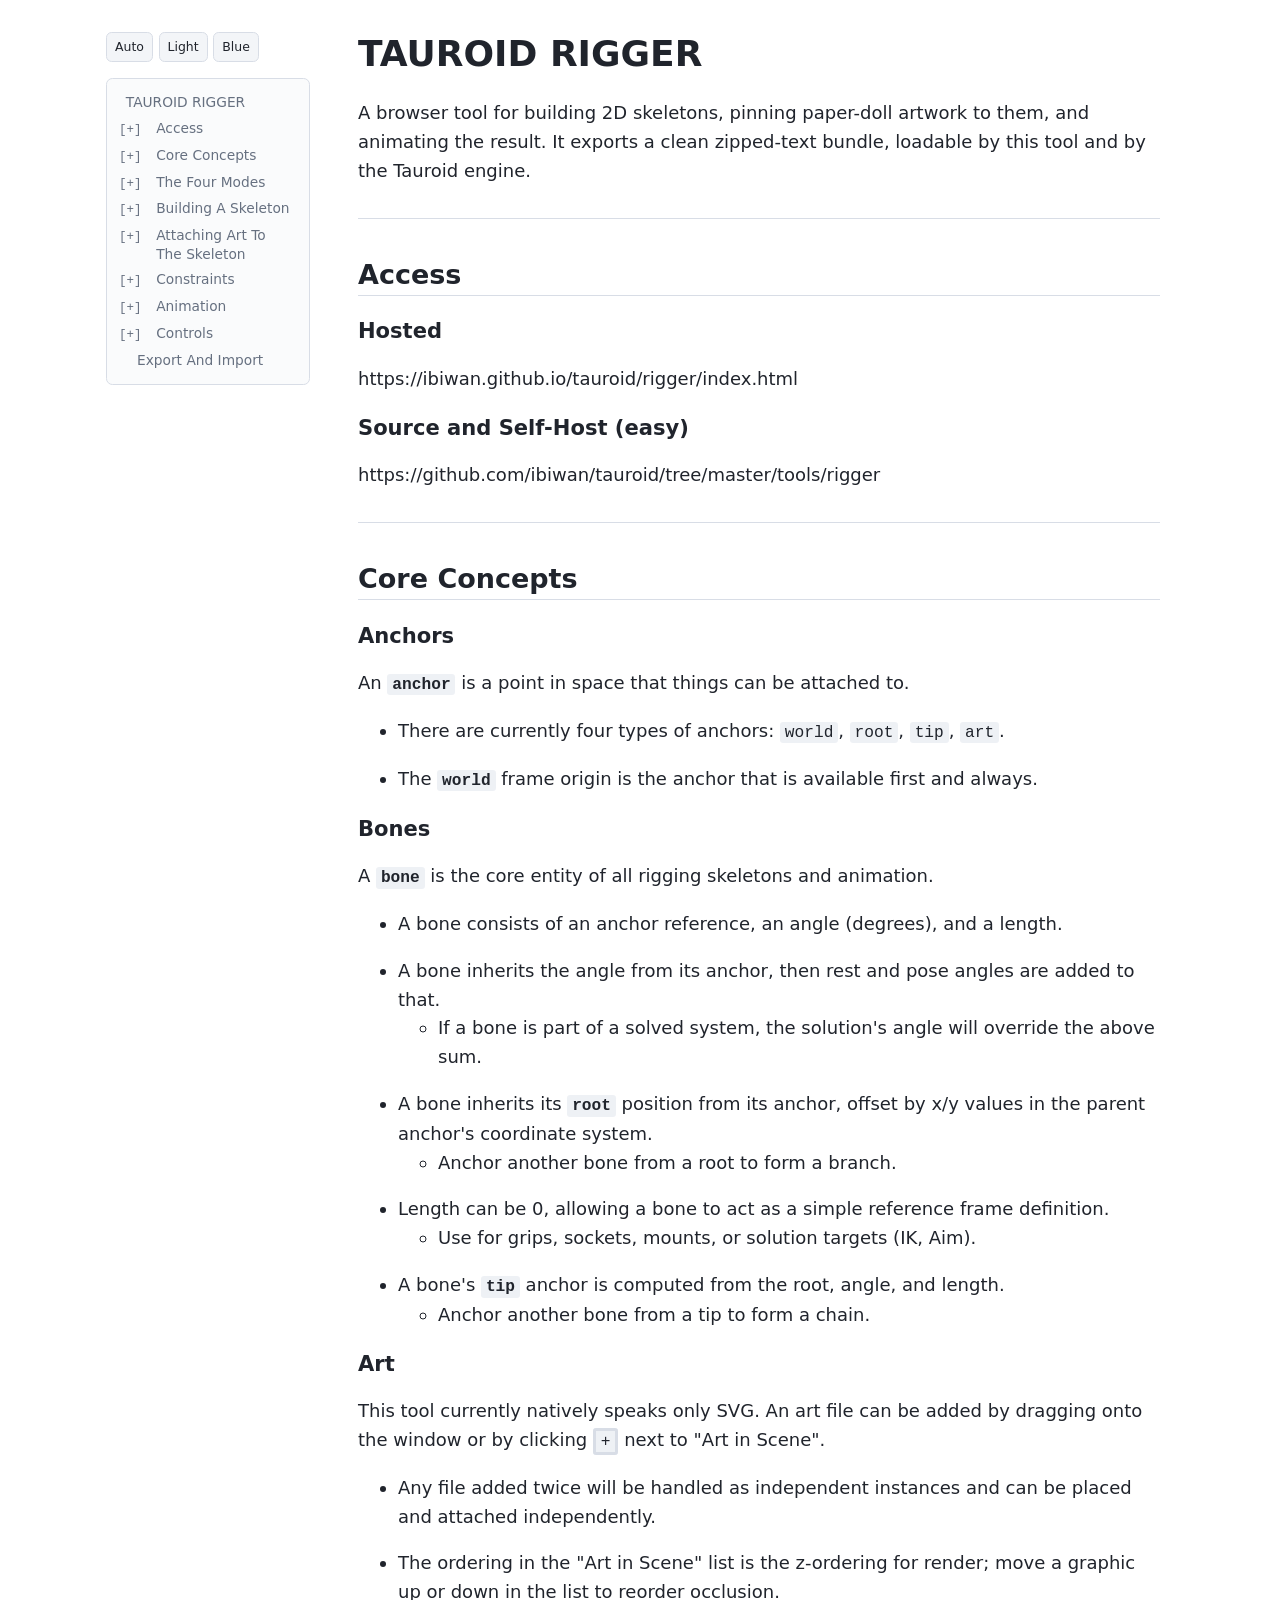
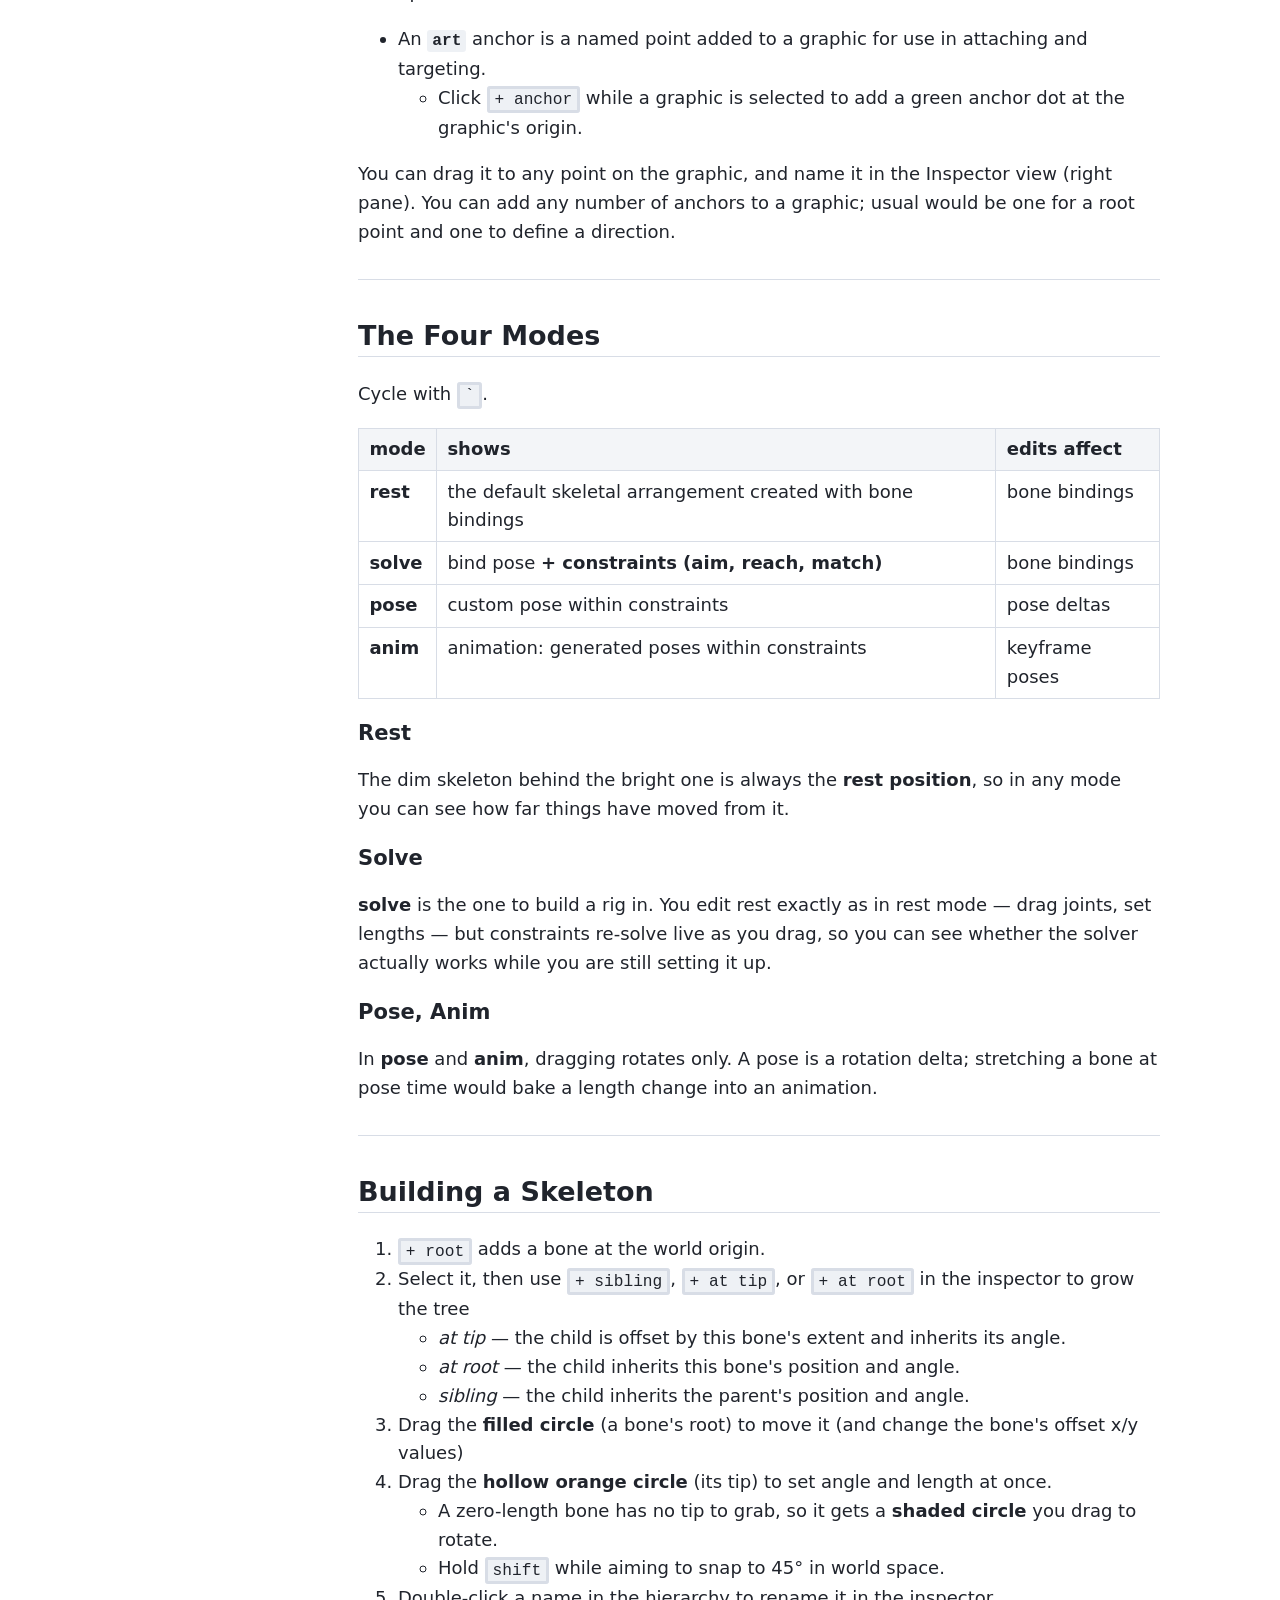
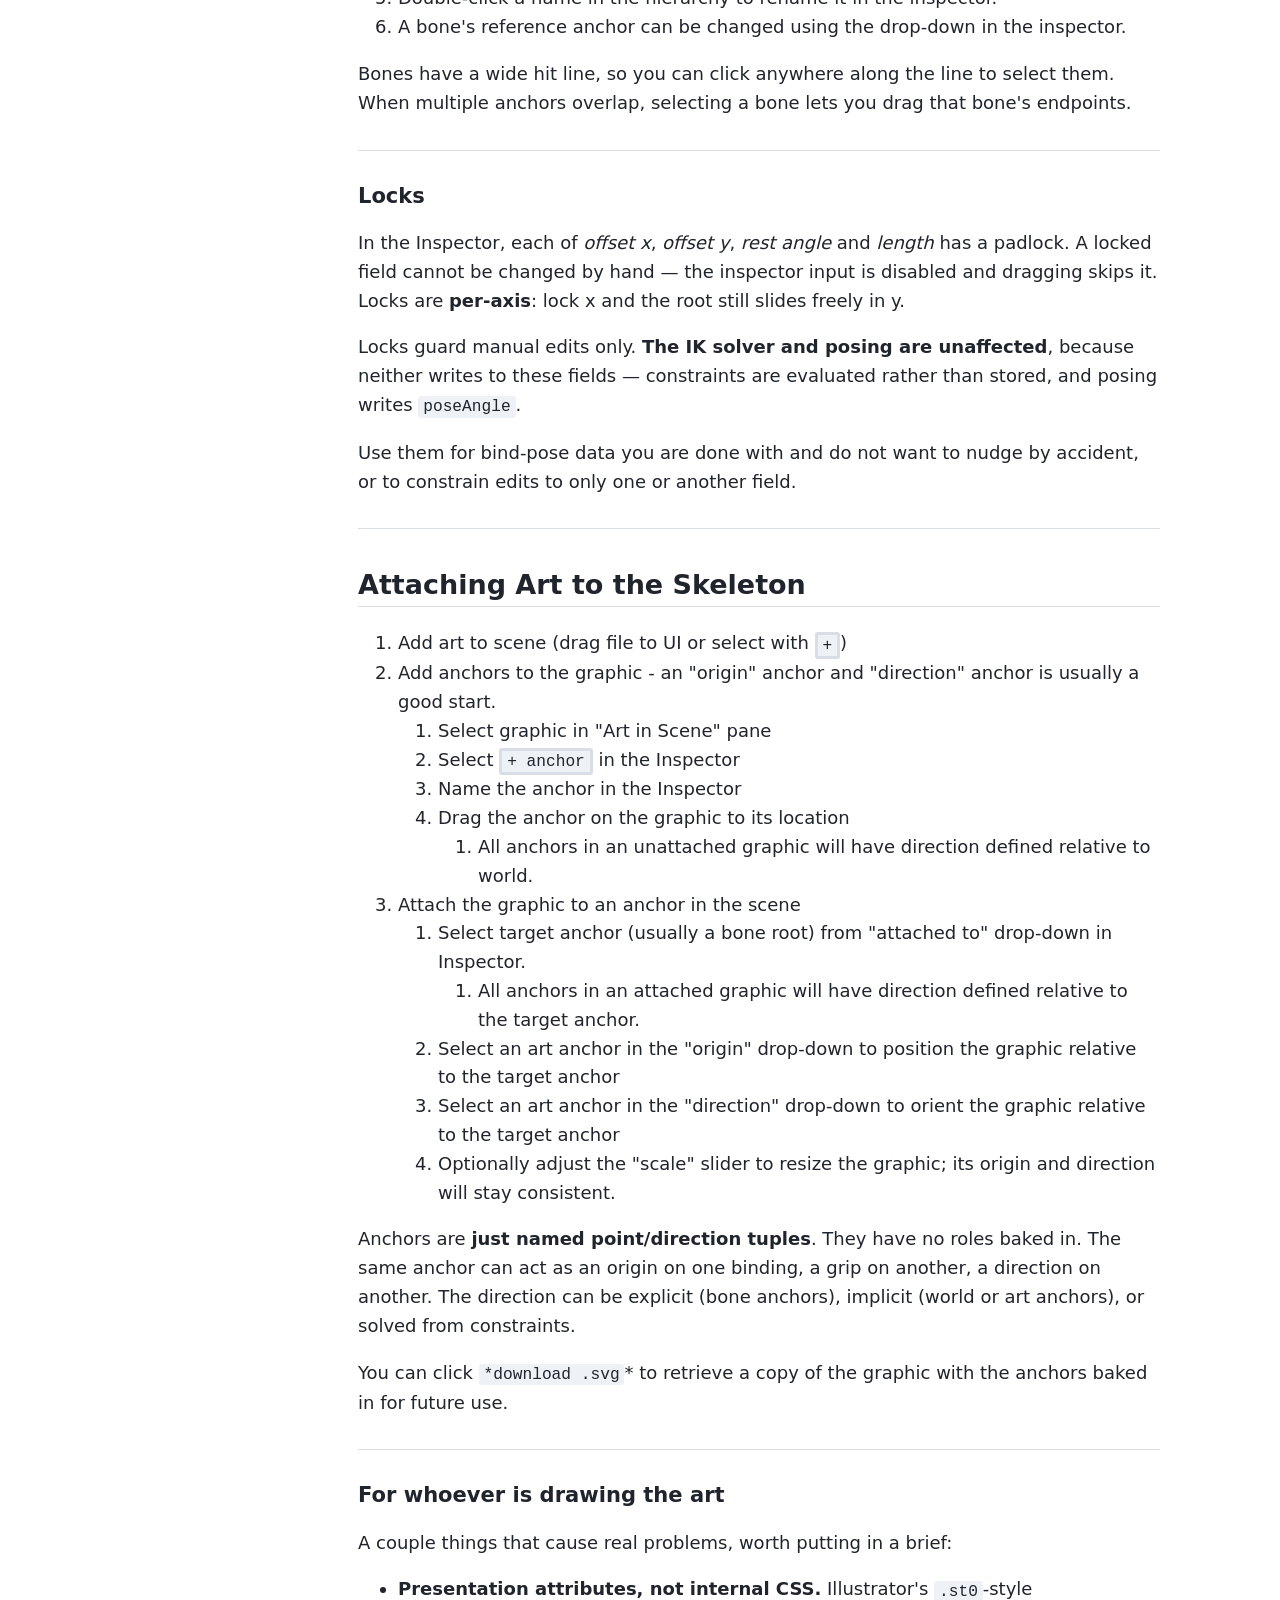
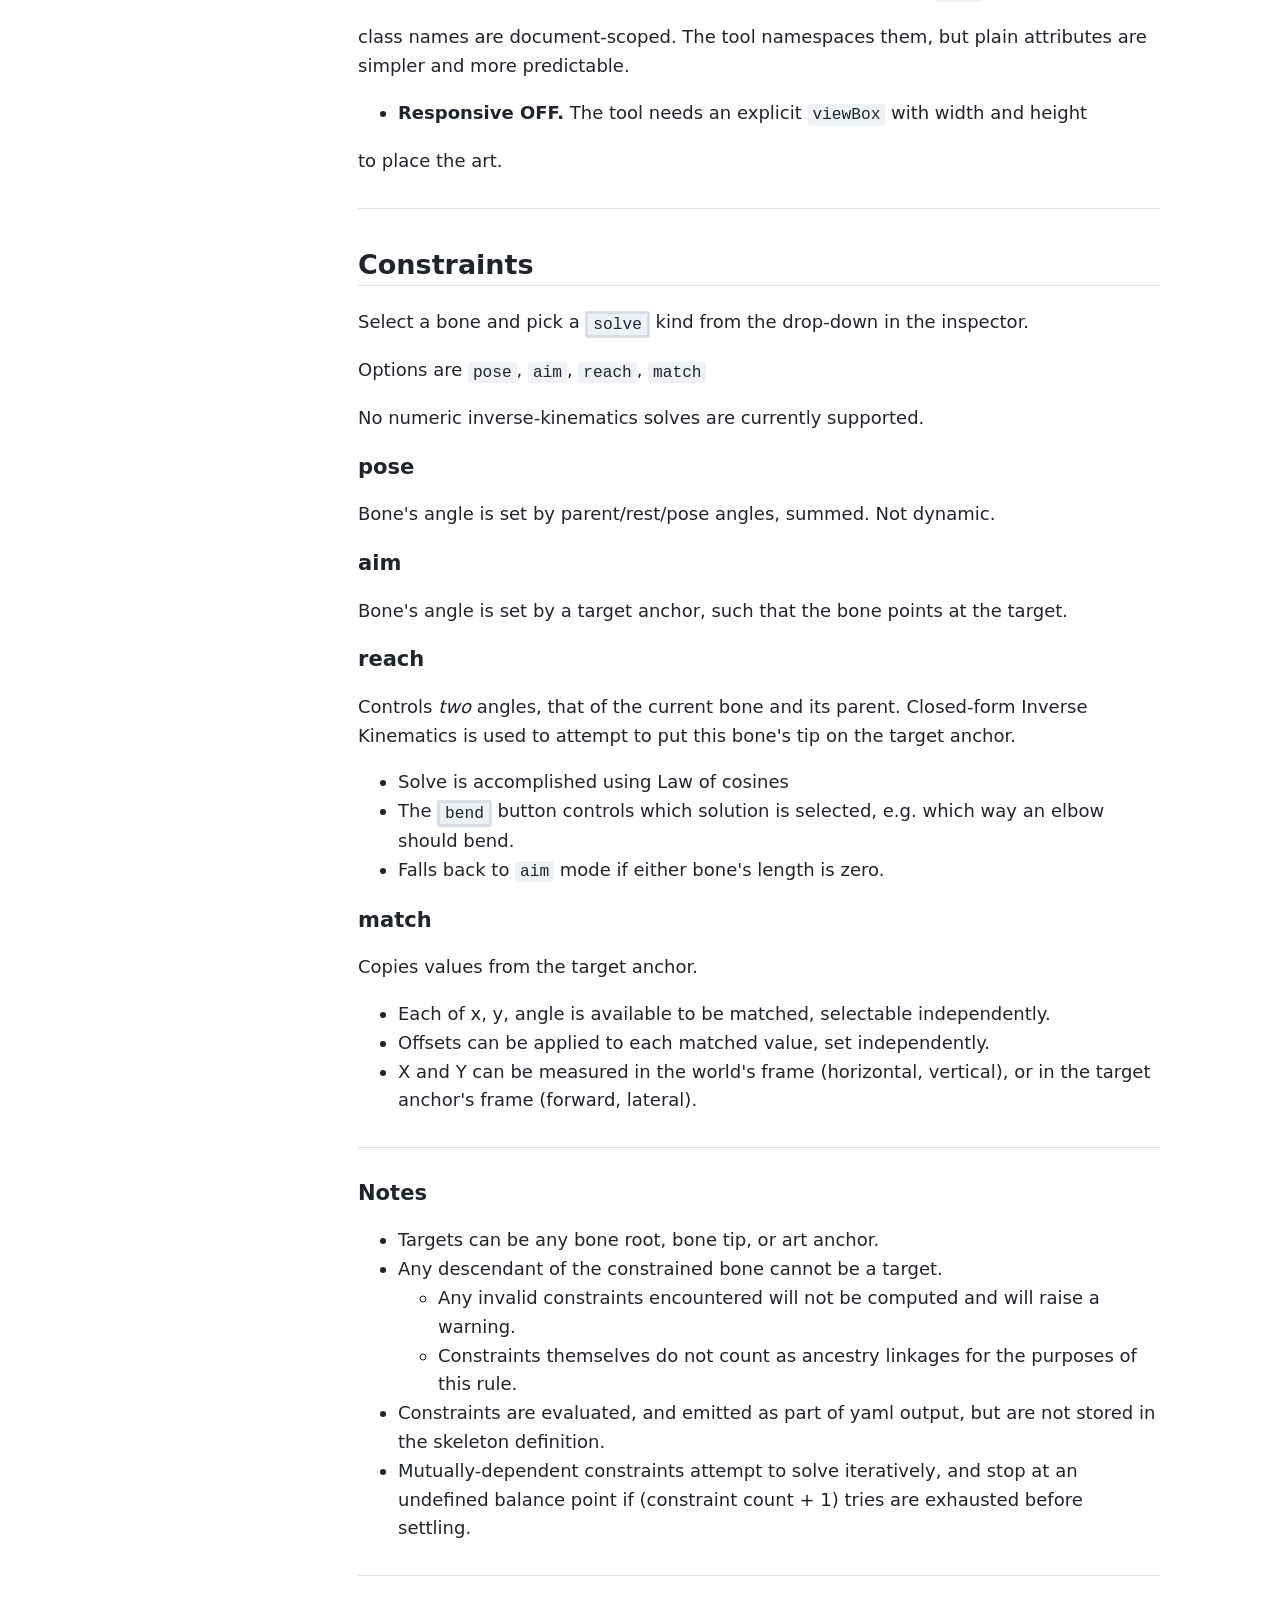
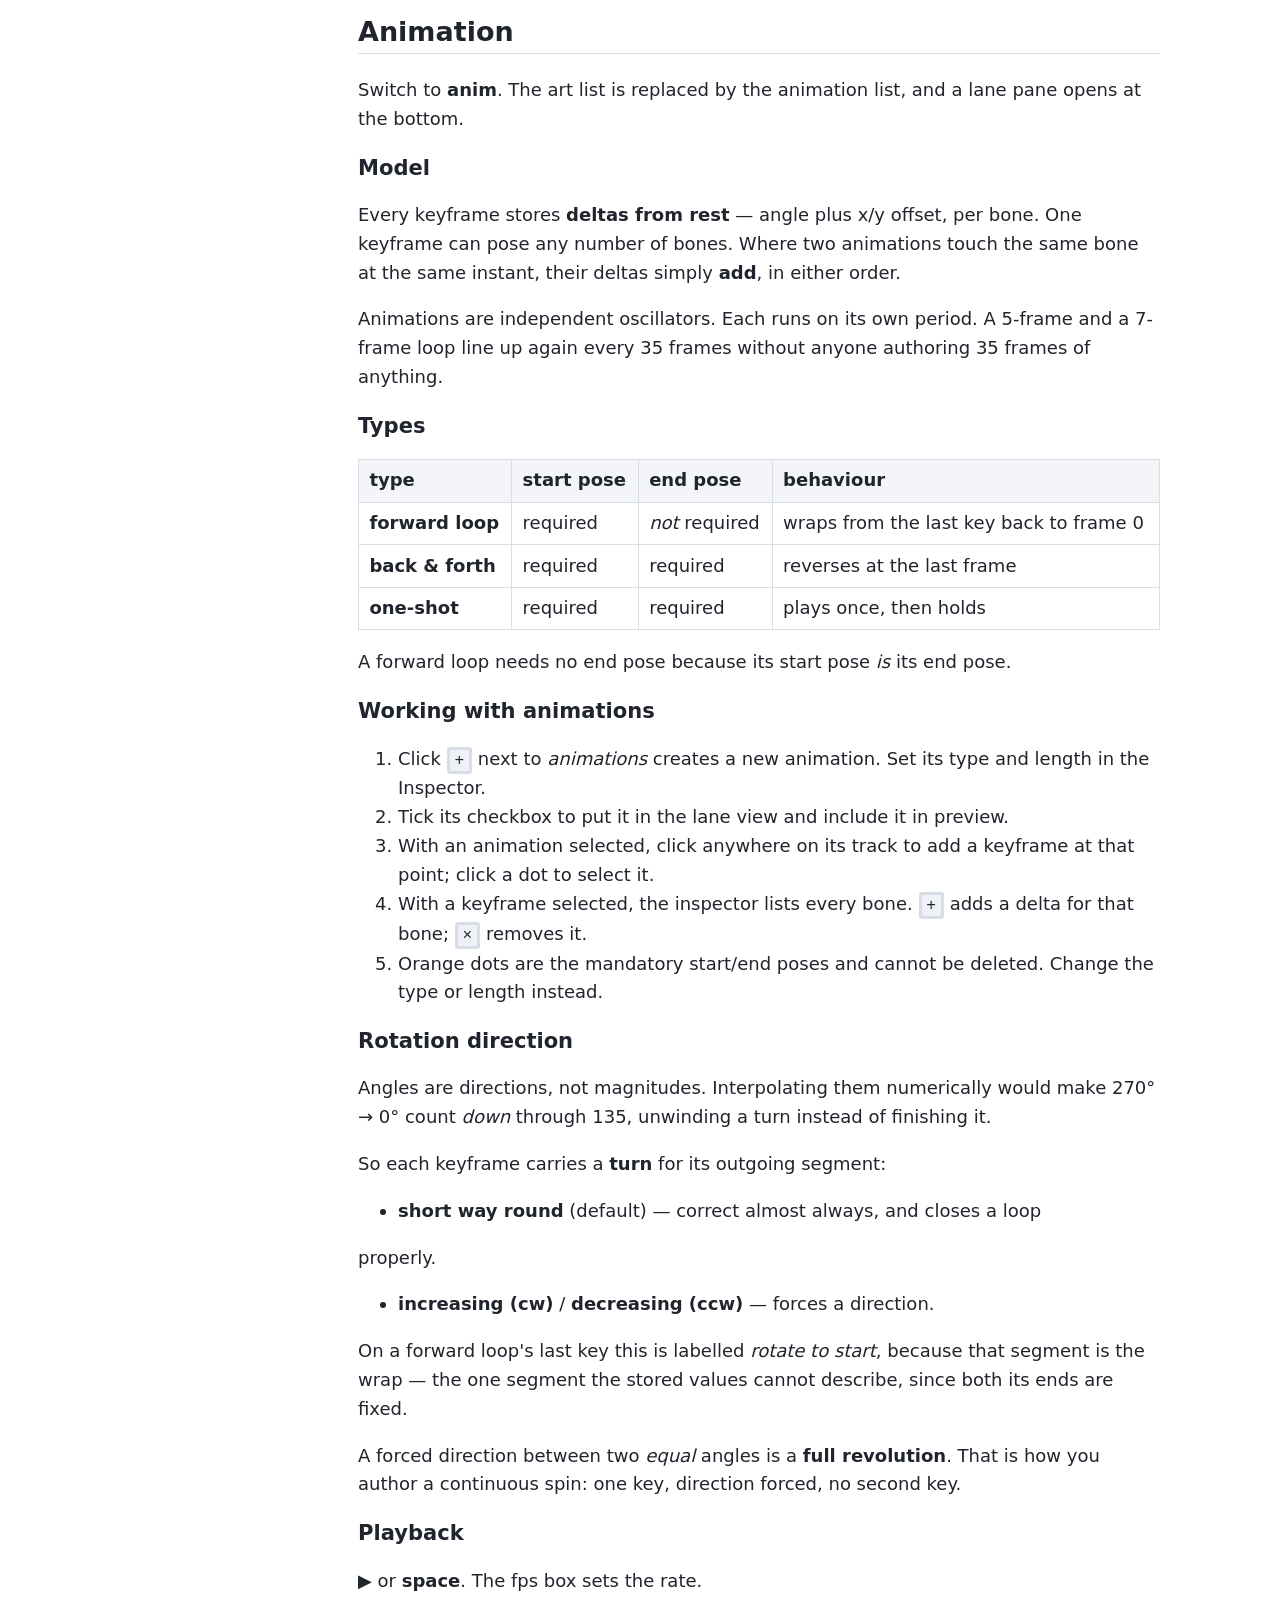
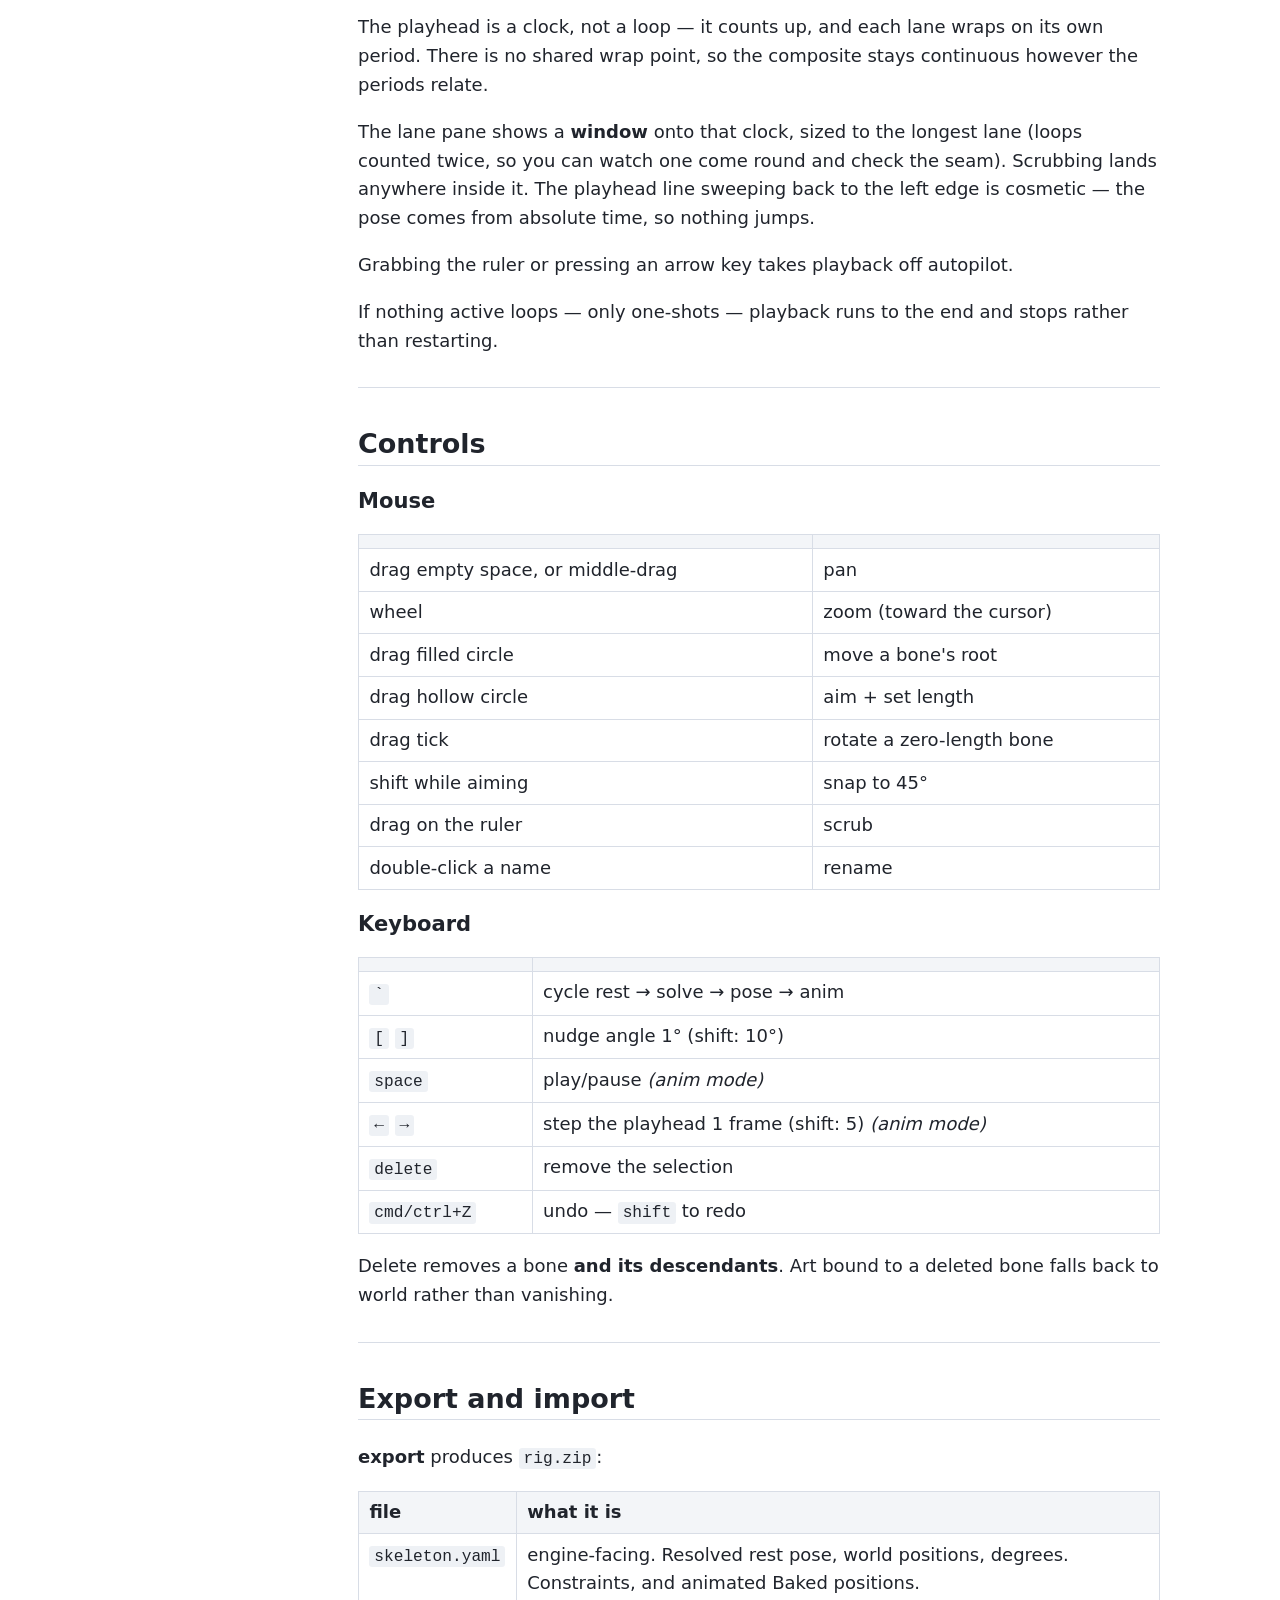
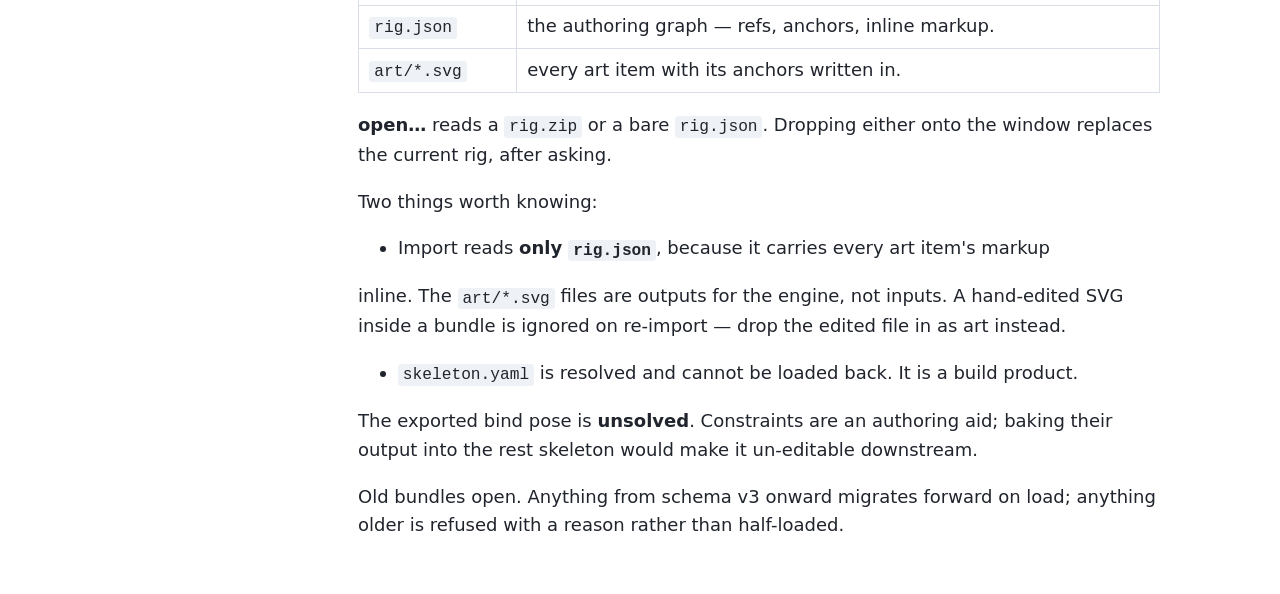
==== commit 81083183: "host updated tool" ====
--- a/tauroid/rigger/manual.html
+++ b/tauroid/rigger/manual.html
@@ -266,6 +266,11 @@
       font-size: .9em;
     }
 
+    em>code {
+      border: 3px solid var(--rule);
+      font-style: normal;
+    }
+
     :not(pre)>code {
       padding: .1em .3em;
       background: var(--code);
@@ -331,191 +336,202 @@
 
 # tauroid rigger
 
-A browser tool for building 2D skeletons, pinning artwork to them, and animating
+A browser tool for building 2D skeletons, pinning paper-doll artwork to them, and animating
 the result. It exports a clean zipped-text bundle, loadable by this tool and by the Tauroid engine.
 
-No install, no dependencies, no build step. It is plain HTML, CSS and ES modules.
-
 ---
 
-## Running it
-
-ES module imports are blocked over `file://`, so it has to be served:
-
-```bash
-cd tools/rigger && python3 -m http.server 8017
-```
-
-Then open <http://localhost:8017>.
-
-If you open the file directly you get an explanatory error page rather than a
-blank screen. If the page loads but nothing works, hard-reload — `python3 -m
-http.server` sends no cache headers, so the browser may be holding old scripts.
-
-Your work is saved to `localStorage` continuously. Closing the tab does not lose
-it. Use **export** for anything you want to keep.
+## Access
+
+### Hosted
+
+https://ibiwan.github.io/tauroid/rigger/index.html
+
+### Source and Self-Host (easy)
+
+https://github.com/ibiwan/tauroid/tree/master/tools/rigger
 
 ---
 
-## The core idea
-
-There is **one entity type: the bone.** A bone is:
-
-| field | meaning |
-|---|---|
-| `ref` | what it hangs off |
-| `offset` | x/y in the parent's coordinates |
-| `restAngle` | bind direction, relative to the parent's direction |
-| `poseAngle` | delta from rest |
-| `length` | extent along its own direction — **may be zero** |
-
-A zero-length bone is still a bone. It has a direction and no extent, which is
-how you express a grip, a socket, a mount, or an IK target. There is no second
-entity type for those, so there is nothing to confuse them with.
-
-Direction and length are stored separately rather than as a tip position,
-because at length 0 a tip has no derivable direction.
-
-### What a bone can hang off
-
-Four things, and they are interchangeable everywhere — parents, IK targets, art
-attachment all offer the same list:
-
-- **world origin**
-- **another bone's root** — an explicit frame, independent of that bone's
-  length. This is how you branch.
-- **another bone's tip** — an implicit anchor that *tracks* the parent's length.
-  Lengthen the parent and the child follows.
-- **an art anchor** — a named point on a piece of artwork. The bone inherits the
-  art's rotation, so a hand on a weapon's grip turns with the weapon.
+## Core Concepts
+
+### Anchors
+
+An **`anchor`** is a point in space that things can be attached to. 
+
+* There are currently four types of anchors: `world`, `root`, `tip`, `art`.
+
+* The **`world`** frame origin is the anchor that is available first and always.
+
+### Bones
+
+A **`bone`** is the core entity of all rigging skeletons and animation.
+
+* A bone consists of an anchor reference, an angle (degrees), and a length.
+
+* A bone inherits the angle from its anchor, then rest and pose angles are added to that.
+    * If a bone is part of a solved system, the solution's angle will override the above sum.
+
+* A bone inherits its **`root`** position from its anchor, offset by x/y values in the parent anchor's coordinate system.
+    * Anchor another bone from a root to form a branch.
+
+* Length can be 0, allowing a bone to act as a simple reference frame definition.
+    * Use for grips, sockets, mounts, or solution targets (IK, Aim).
+
+* A bone's **`tip`** anchor is computed from the root, angle, and length.
+    * Anchor another bone from a tip to form a chain.
+
+### Art
+
+This tool currently natively speaks only SVG.  An art file can be added by dragging onto the window or by clicking *`+`* next to "Art in Scene".
+
+* Any file added twice will be handled as independent instances and can be placed and attached independently.
+
+* The ordering in the "Art in Scene" list is the z-ordering for render; move a graphic up or down in the list to reorder occlusion.
+
+* An **`art`** anchor is a named point added to a graphic for use in attaching and targeting.
+    * Click *`+ anchor`* while a graphic is selected to add a green anchor dot at the graphic's origin.  
+    You can drag it to any point on the graphic, and name it in the Inspector view (right pane).
+    You can add any number of anchors to a graphic; usual would be one for a root point and one to define a direction.
+
 
 ---
 
-## The four modes
-
-Each mode adds exactly one thing to the one before it. Cycle with `` ` ``.
-
-| mode | shows | edits |
+## The Four Modes
+
+Cycle with *`\``*.
+
+| mode | shows | edits affect |
 |---|---|---|
-| **rest** | the raw bind pose | bind pose |
-| **solve** | bind pose **+ IK solved** | bind pose |
-| **pose** | + pose deltas | pose deltas |
-| **anim** | + animation deltas | keyframes |
-
-The dim skeleton behind the bright one is always the **raw bind pose**, so in
+| **rest** | the default skeletal arrangement created with bone bindings | bone bindings |
+| **solve** | bind pose **+ constraints (aim, reach, match)** | bone bindings |
+| **pose** | custom pose within constraints | pose deltas |
+| **anim** | animation: generated poses within constraints | keyframe poses |
+
+### Rest
+
+The dim skeleton behind the bright one is always the **rest position**, so in
 any mode you can see how far things have moved from it.
+
+### Solve
 
 **solve** is the one to build a rig in. You edit rest exactly as in rest mode —
 drag joints, set lengths — but constraints re-solve live as you drag, so you can
-see whether the IK actually works while you are still setting it up.
+see whether the solver actually works while you are still setting it up.
+
+### Pose, Anim
 
 In **pose** and **anim**, dragging rotates only. A pose is a rotation delta;
 stretching a bone at pose time would bake a length change into an animation.
 
 ---
 
-## Building a skeleton
-
-1. **+ root** adds a bone at the world origin.
-2. Select it, then use **+ at tip** or **+ at root** in the inspector to grow the
-   chain.
-   - *at tip* — the child tracks this bone's length.
-   - *at root* — the child is independent of it. Use this to branch.
-3. Drag the **filled circle** (a bone's root) to move it.
-4. Drag the **hollow orange circle** (its tip) to aim and set length at once.
-5. A zero-length bone has no tip to grab, so it gets a **tick** you drag to
-   rotate.
-6. Hold **shift** while aiming to snap to 45° in world space.
-7. Double-click a name in the hierarchy to rename it.
-
-Bones have a fat invisible hit line, so you can click anywhere along the shaft.
-The joint and tip discs sit on top and win near the ends.
+## Building a Skeleton
+
+1. *`+ root`* adds a bone at the world origin.
+2. Select it, then use *`+ sibling`*, *`+ at tip`*, or *`+ at root`* in the inspector to grow the tree
+   - *at tip* — the child is offset by this bone's extent and inherits its angle.
+   - *at root* — the child inherits this bone's position and angle.
+   - *sibling* — the child inherits the parent's position and angle.
+3. Drag the **filled circle** (a bone's root) to move it (and change the bone's offset x/y values)
+4. Drag the **hollow orange circle** (its tip) to set angle and length at once.
+  - A zero-length bone has no tip to grab, so it gets a **shaded circle** you drag to rotate.
+  - Hold *`shift`* while aiming to snap to 45° in world space.
+5. Double-click a name in the hierarchy to rename it in the inspector.
+6. A bone's reference anchor can be changed using the drop-down in the inspector.
+
+Bones have a wide hit line, so you can click anywhere along the line to select them.
+When multiple anchors overlap, selecting a bone lets you drag that bone's endpoints.
+
+---
 
 ### Locks
 
-Each of *offset x*, *offset y*, *rest angle* and *length* has a padlock. A locked
-field cannot be changed by hand — the inspector input is disabled and dragging
-skips it. Locks are **per-axis**: lock x and the root still slides freely in y.
-
-Locks guard manual edits only. **The IK solver and posing are unaffected**,
-because neither writes to these fields — constraints are evaluated rather than
-stored, and posing writes `poseAngle`.
-
-Use them for bind-pose data you are done with and do not want to nudge by
-accident.
+In the Inspector, each of *offset x*, *offset y*, *rest angle* and *length* has a padlock. A locked field cannot be changed by hand — the inspector input is disabled and dragging skips it. Locks are **per-axis**: lock x and the root still slides freely in y.
+
+Locks guard manual edits only. **The IK solver and posing are unaffected**, because neither writes to these fields — constraints are evaluated rather than stored, and posing writes `poseAngle`.
+
+Use them for bind-pose data you are done with and do not want to nudge by accident, or to constrain edits to only one or another field.
 
 ---
 
-## Artwork
-
-Drop SVG files anywhere on the window, or use **+** next to *art in scene*.
-
-Each art item owns its own copy of the markup, so dropping the same file twice
-gives two independent items. There is no asset library to reconcile.
-
-The list order **is** the z-order — top of the list is nearest the viewer. Use
-the ▲▼ buttons to restack.
-
-### Anchors
-
-Anchors are **just named points**. They have no roles baked in. The same anchor
-can act as an origin on one binding, a grip on another.
-
-1. Select an art item — anchors only appear while their own item is selected.
-2. **+ anchor** drops one at the art's origin. Drag it into place.
-3. Choose which anchor is **origin** (where the art sits) and which is
-   **direction** (which way it points) on the binding, in the inspector.
-4. **download .svg** writes the anchor group back into the file, leaving the
-   artwork untouched.
-
-Anchors are written into exported SVGs, so a piece of art carries its own
-attachment points to the next person who opens it.
+## Attaching Art to the Skeleton
+
+1. Add art to scene (drag file to UI or select with *`+`*)
+2. Add anchors to the graphic - an "origin" anchor and "direction" anchor is usually a good start.
+    1. Select graphic in "Art in Scene" pane
+    2. Select *`+ anchor`* in the Inspector
+    3. Name the anchor in the Inspector
+    4. Drag the anchor on the graphic to its location
+      1. All anchors in an unattached graphic will have direction defined relative to world.
+3. Attach the graphic to an anchor in the scene
+    1. Select target anchor (usually a bone root) from "attached to" drop-down in Inspector.
+      1. All anchors in an attached graphic will have direction defined relative to the target anchor.
+    2. Select an art anchor in the "origin" drop-down to position the graphic relative to the target anchor
+    3. Select an art anchor in the "direction" drop-down to orient the graphic relative to the target anchor
+    4. Optionally adjust the "scale" slider to resize the graphic; its origin and direction will stay consistent.
+
+Anchors are **just named point/direction tuples**. They have no roles baked in. The same anchor
+can act as an origin on one binding, a grip on another, a direction on another. The direction can be explicit (bone anchors), implicit (world or art anchors), or solved from constraints.
+
+You can click `*download .svg`* to retrieve a copy of the graphic with the anchors baked in for future use.
+
+---
 
 ### For whoever is drawing the art
 
-Three things that cause real problems, worth putting in a brief:
+A couple things that cause real problems, worth putting in a brief:
 
 - **Presentation attributes, not internal CSS.** Illustrator's `.st0`-style
   class names are document-scoped. The tool namespaces them, but plain
   attributes are simpler and more predictable.
-- **Unique object IDs.** Gradients and clip paths are referenced by id; two
-  files sharing an id will collide. The tool prefixes them per item, but unique
-  ids avoid the question.
 - **Responsive OFF.** The tool needs an explicit `viewBox` with width and height
   to place the art.
 
 ---
 
-## Constraints (IK)
-
-Select a bone and pick a **solve** kind in the inspector. Three kinds, and they
-are different promises rather than a link count:
-
-**aim** — one angle. Points this bone at the target.
-
-**reach** — two angles. Puts this bone's *tip* on the target, using this bone
-and its parent. Law of cosines. The **bend** button flips between the two
-solutions, which mirror about the root-to-target line. Adding a joint between
-the two makes it a three-joint problem, which this cannot solve — that is a
-breaking change to the rig, not a setting.
-
-**match** — copies position and angle from the target, component by component.
-Each of x, y and angle can be taken or left, with an offset. Anything left
-unchecked keeps whatever the bone's normal placement gives it.
-
-Match's x/y can be measured two ways:
-
-- **in the target's frame** (default) — an offset means the same thing after the
-  rig turns. Labelled *forward* and *lateral*.
-- **along world axes** — only does what you mean while the rig is axis-aligned.
-
-Targets can be any bone root, bone tip, or art anchor. Anything that would
-resolve back through the chain it drives is filtered out of the list rather than
-allowed and then explained.
-
-Constraints are **evaluated, never stored**. Removing one leaves no residue.
-They solve iteratively to a fixed point, so a constraint pointed at another
-constrained bone sees the solved answer, not a stale one.
+## Constraints
+
+Select a bone and pick a *`solve`* kind from the drop-down in the inspector.
+
+Options are `pose`, `aim`, `reach`, `match`
+
+No numeric inverse-kinematics solves are currently supported.
+
+### pose
+
+Bone's angle is set by parent/rest/pose angles, summed. Not dynamic.
+
+### aim
+
+Bone's angle is set by a target anchor, such that the bone points at the target.
+
+### reach
+
+Controls *two* angles, that of the current bone and its parent. 
+Closed-form Inverse Kinematics is used to attempt to put this bone's tip on the target anchor.
+
+* Solve is accomplished using Law of cosines
+* The *`bend`* button controls which solution is selected, e.g. which way an elbow should bend.
+* Falls back to `aim` mode if either bone's length is zero.
+
+### match
+
+Copies values from the target anchor.
+* Each of x, y, angle is available to be matched, selectable independently.
+* Offsets can be applied to each matched value, set independently.
+* X and Y can be measured in the world's frame (horizontal, vertical), or in the target anchor's frame (forward, lateral).
+
+---
+
+### Notes
+
+* Targets can be any bone root, bone tip, or art anchor. 
+* Any descendant of the constrained bone cannot be a target. 
+  * Any invalid constraints encountered will not be computed and will raise a warning.
+  * Constraints themselves do not count as ancestry linkages for the purposes of this rule.
+* Constraints are evaluated, and emitted as part of yaml output, but are not stored in the skeleton definition.
+* Mutually-dependent constraints attempt to solve iteratively, and stop at an undefined balance point if (constraint count + 1) tries are exhausted before settling.
 
 ---
 
@@ -534,7 +550,7 @@
 and a 7-frame loop line up again every 35 frames without anyone authoring 35
 frames of anything.
 
-### Three types
+### Types
 
 | type | start pose | end pose | behaviour |
 |---|---|---|---|
@@ -544,15 +560,13 @@
 
 A forward loop needs no end pose because its start pose *is* its end pose.
 
-### Working with it
-
-1. **+** next to *animations* creates one. Set its type and length.
-2. Tick its checkbox to put it in the lane view.
-3. Click empty track to add a keyframe there; click a dot to select it.
-4. With a keyframe selected, the inspector lists every bone. **+** adds a delta
-   for that bone; **×** removes it.
-5. Orange dots are the mandatory start/end poses and cannot be deleted. Change
-   the type or length instead.
+### Working with animations
+
+1. Click *`+`* next to *animations* creates a new animation. Set its type and length in the Inspector.
+2. Tick its checkbox to put it in the lane view and include it in preview.
+3. With an animation selected, click anywhere on its track to add a keyframe at that point; click a dot to select it.
+4. With a keyframe selected, the inspector lists every bone. *`+`* adds a delta for that bone; *`×`* removes it.
+5. Orange dots are the mandatory start/end poses and cannot be deleted. Change the type or length instead.
 
 ### Rotation direction
 
@@ -629,7 +643,7 @@
 
 | file | what it is |
 |---|---|
-| `skeleton.yaml` | engine-facing. Resolved rest pose, world positions, degrees. |
+| `skeleton.yaml` | engine-facing. Resolved rest pose, world positions, degrees. Constraints, and animated Baked positions. |
 | `rig.json` | the authoring graph — refs, anchors, inline markup. |
 | `art/*.svg` | every art item with its anchors written in. |
 
@@ -649,16 +663,6 @@
 
 Old bundles open. Anything from schema v3 onward migrates forward on load;
 anything older is refused with a reason rather than half-loaded.
-
----
-
-## Tests
-
-```bash
-cd tools/rigger && node test.mjs
-```
-
-The model is DOM-free, so this needs no browser and no dependencies.
 
   </script>
 
@@ -697,7 +701,7 @@
 
       let html = "";
       let paragraph = [];
-      let list = null;
+      let list = [];
       let quote = [];
       let fence = null;
 
@@ -709,15 +713,50 @@
       };
 
       const flushList = () => {
-        if (!list) return;
-
-        html += `<${list.type}>`;
-        for (const item of list.items) {
-          html += `<li>${inline(item)}</li>`;
-        }
-        html += `</${list.type}>`;
-
-        list = null;
+        if (!list.length) return;
+
+        const roots = [];
+        const stack = [{ depth: -1, children: roots }];
+
+        for (const item of list) {
+          while (stack.at(-1).depth >= item.depth) {
+            stack.pop();
+          }
+
+          const node = { ...item, children: [] };
+          stack.at(-1).children.push(node);
+          stack.push(node);
+        }
+
+        const renderListItems = items => {
+          let rendered = "";
+
+          for (let i = 0; i < items.length;) {
+            const type = items[i].type;
+            const group = [];
+
+            while (i < items.length && items[i].type === type) {
+              group.push(items[i]);
+              i++;
+            }
+
+            rendered += `<${type}>`;
+
+            for (const item of group) {
+              rendered +=
+                `<li>${inline(item.text)}` +
+                renderListItems(item.children) +
+                `</li>`;
+            }
+
+            rendered += `</${type}>`;
+          }
+
+          return rendered;
+        };
+
+        html += renderListItems(roots);
+        list = [];
       };
 
       const flushQuote = () => {
@@ -851,33 +890,33 @@
           continue;
         }
 
-        // unordered list
-        const unordered = line.match(/^\s*[-+*]\s+(.+)$/);
+        // Lists use two source spaces per nesting level.
+        const unordered = line.match(/^([ \t]*)[-+*]\s+(.+)$/);
         if (unordered) {
           flushParagraph();
           flushQuote();
 
-          if (!list || list.type !== "ul") {
-            flushList();
-            list = { type: "ul", items: [] };
-          }
-
-          list.items.push(unordered[1]);
+          const indentation = unordered[1].replaceAll("\t", "  ").length;
+          list.push({
+            type: "ul",
+            depth: Math.floor(indentation / 2),
+            text: unordered[2]
+          });
           continue;
         }
 
         // ordered list
-        const ordered = line.match(/^\s*\d+[.)]\s+(.+)$/);
+        const ordered = line.match(/^([ \t]*)\d+[.)]\s+(.+)$/);
         if (ordered) {
           flushParagraph();
           flushQuote();
 
-          if (!list || list.type !== "ol") {
-            flushList();
-            list = { type: "ol", items: [] };
-          }
-
-          list.items.push(ordered[1]);
+          const indentation = ordered[1].replaceAll("\t", "  ").length;
+          list.push({
+            type: "ol",
+            depth: Math.floor(indentation / 2),
+            text: ordered[2]
+          });
           continue;
         }
 
@@ -898,11 +937,27 @@
 
     function inline(text) {
       const code = [];
+      const escapedBackticks = [];
+
+      // Protect backslash-escaped backticks so they cannot open a code span.
+      text = text.replace(/\\`/g, () => {
+        const marker = `\u0000BACKTICK${escapedBackticks.length}\u0000`;
+        escapedBackticks.push("`");
+        return marker;
+      });
 
       text = escapeHtml(text);
 
-      // protect inline code first
-      text = text.replace(/`([^`]+)`/g, (_, value) => {
+      // A run of N backticks closes only with another run of N backticks.
+      // This allows: ``code containing a ` backtick``
+      text = text.replace(/(`+)([\s\S]*?)\1/g, (_, delimiter, value) => {
+        value = value.replace(/\s+/g, " ");
+
+        // Match Markdown's optional padding around code-span content.
+        if (value.startsWith(" ") && value.endsWith(" ") && /[^ ]/.test(value)) {
+          value = value.slice(1, -1);
+        }
+
         const marker = `\u0000CODE${code.length}\u0000`;
         code.push(`<code>${value}</code>`);
         return marker;
@@ -933,6 +988,12 @@
       text = text.replace(
         /\u0000CODE(\d+)\u0000/g,
         (_, index) => code[Number(index)]
+      );
+
+      // Restore literal backticks after all other inline formatting.
+      text = text.replace(
+        /\u0000BACKTICK(\d+)\u0000/g,
+        (_, index) => escapedBackticks[Number(index)]
       );
 
       return text.replace(/\n/g, " ");
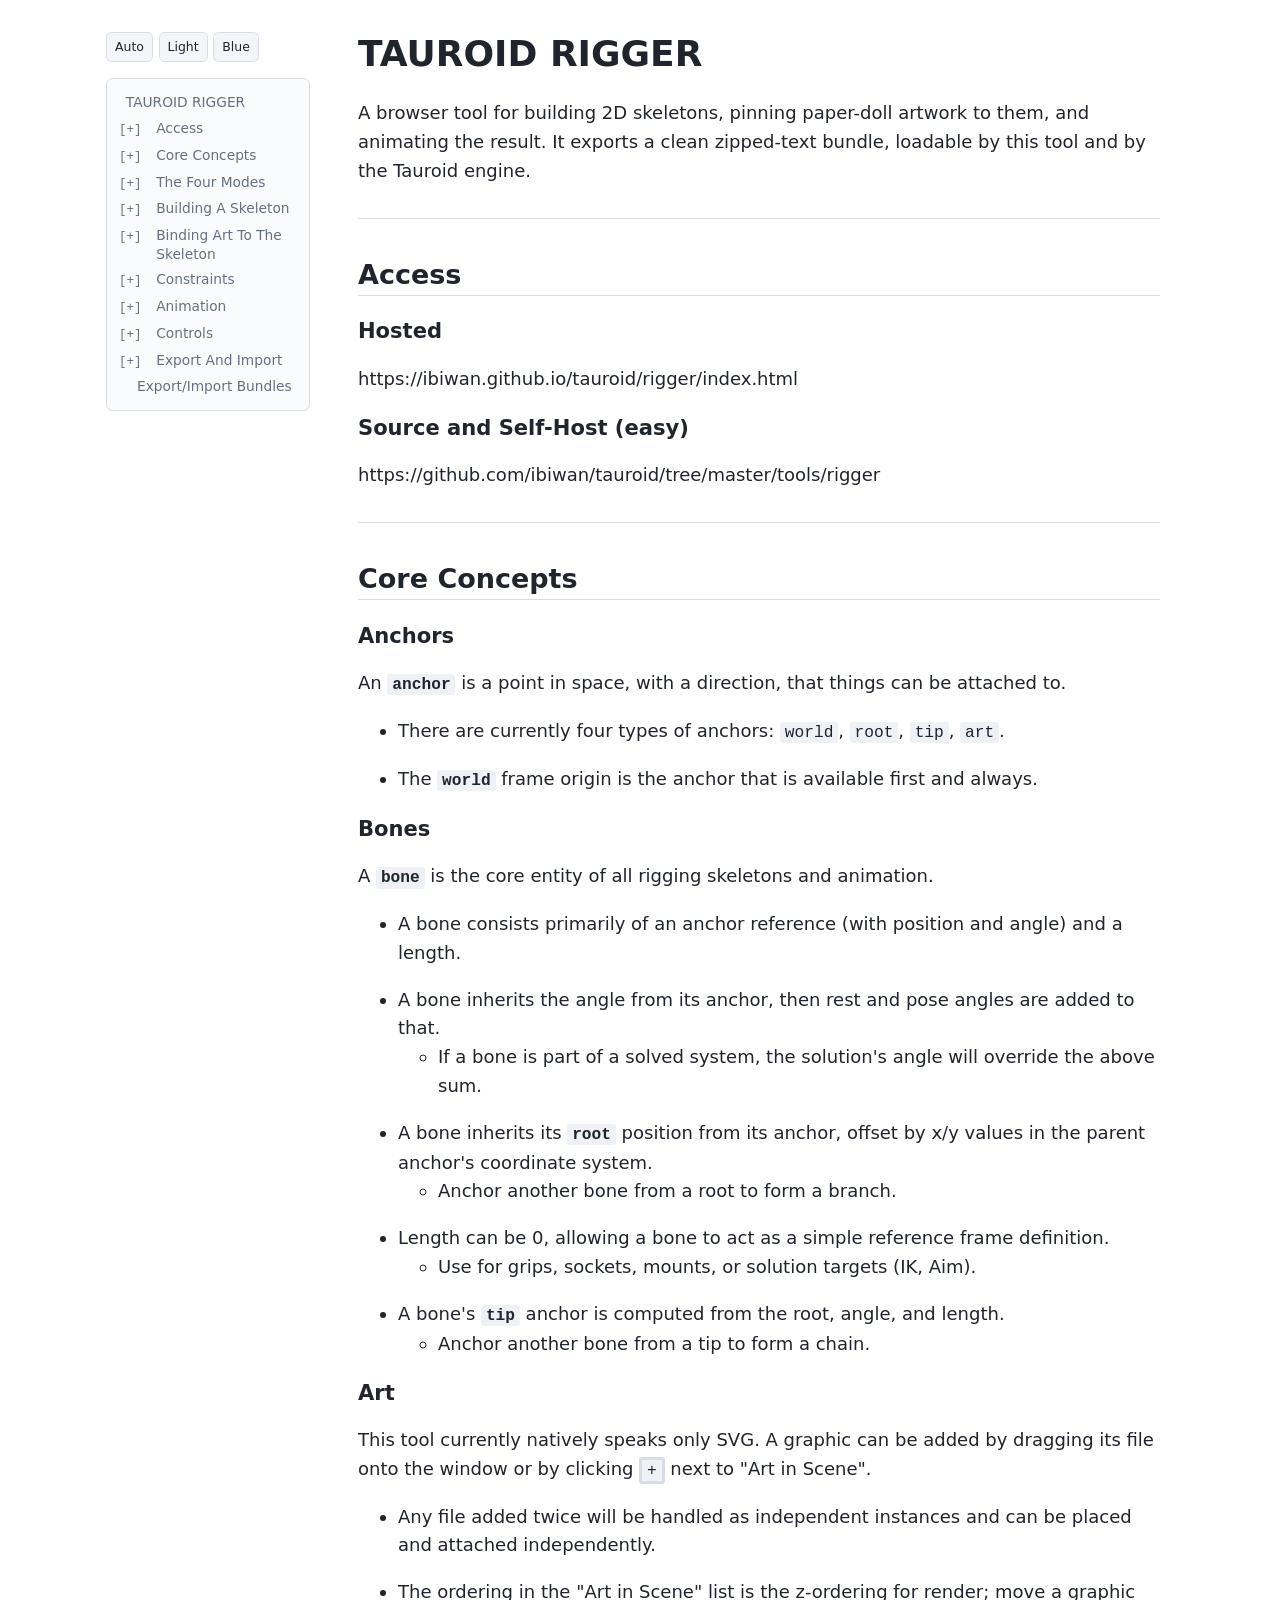
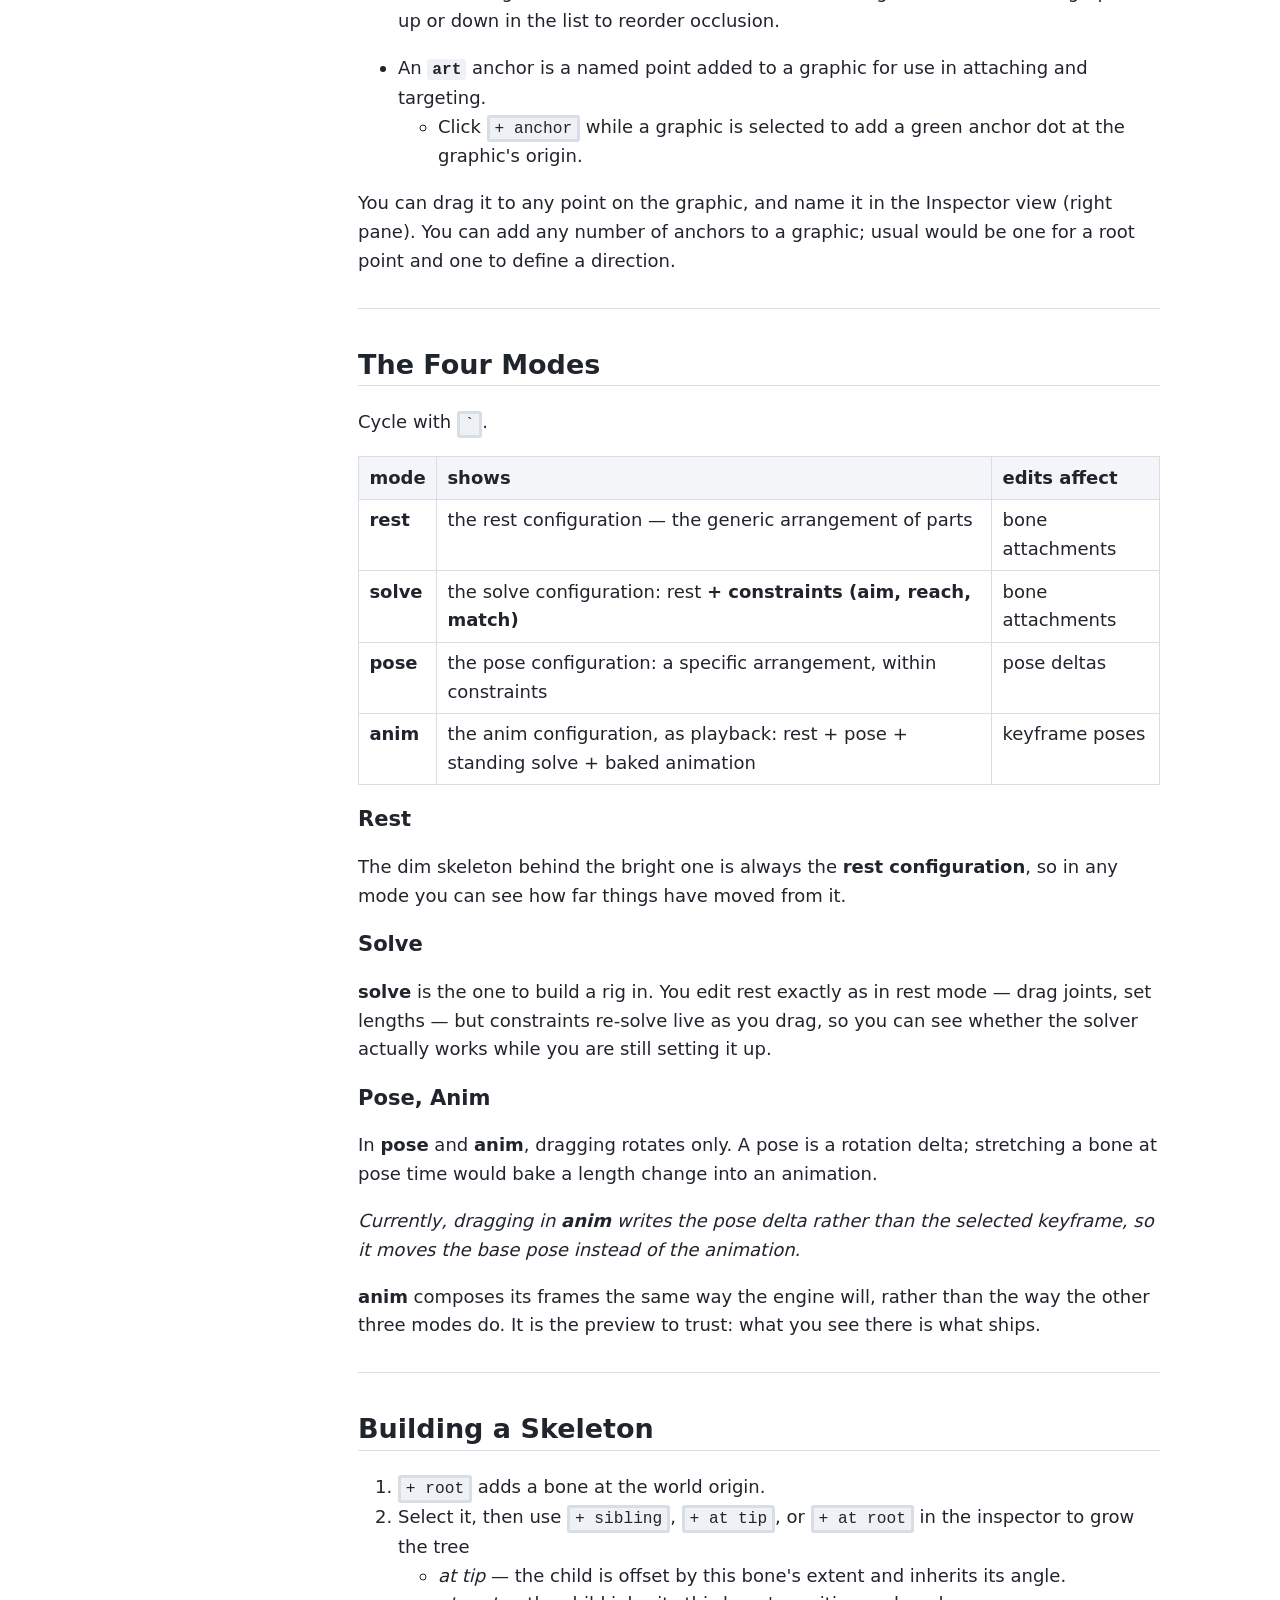
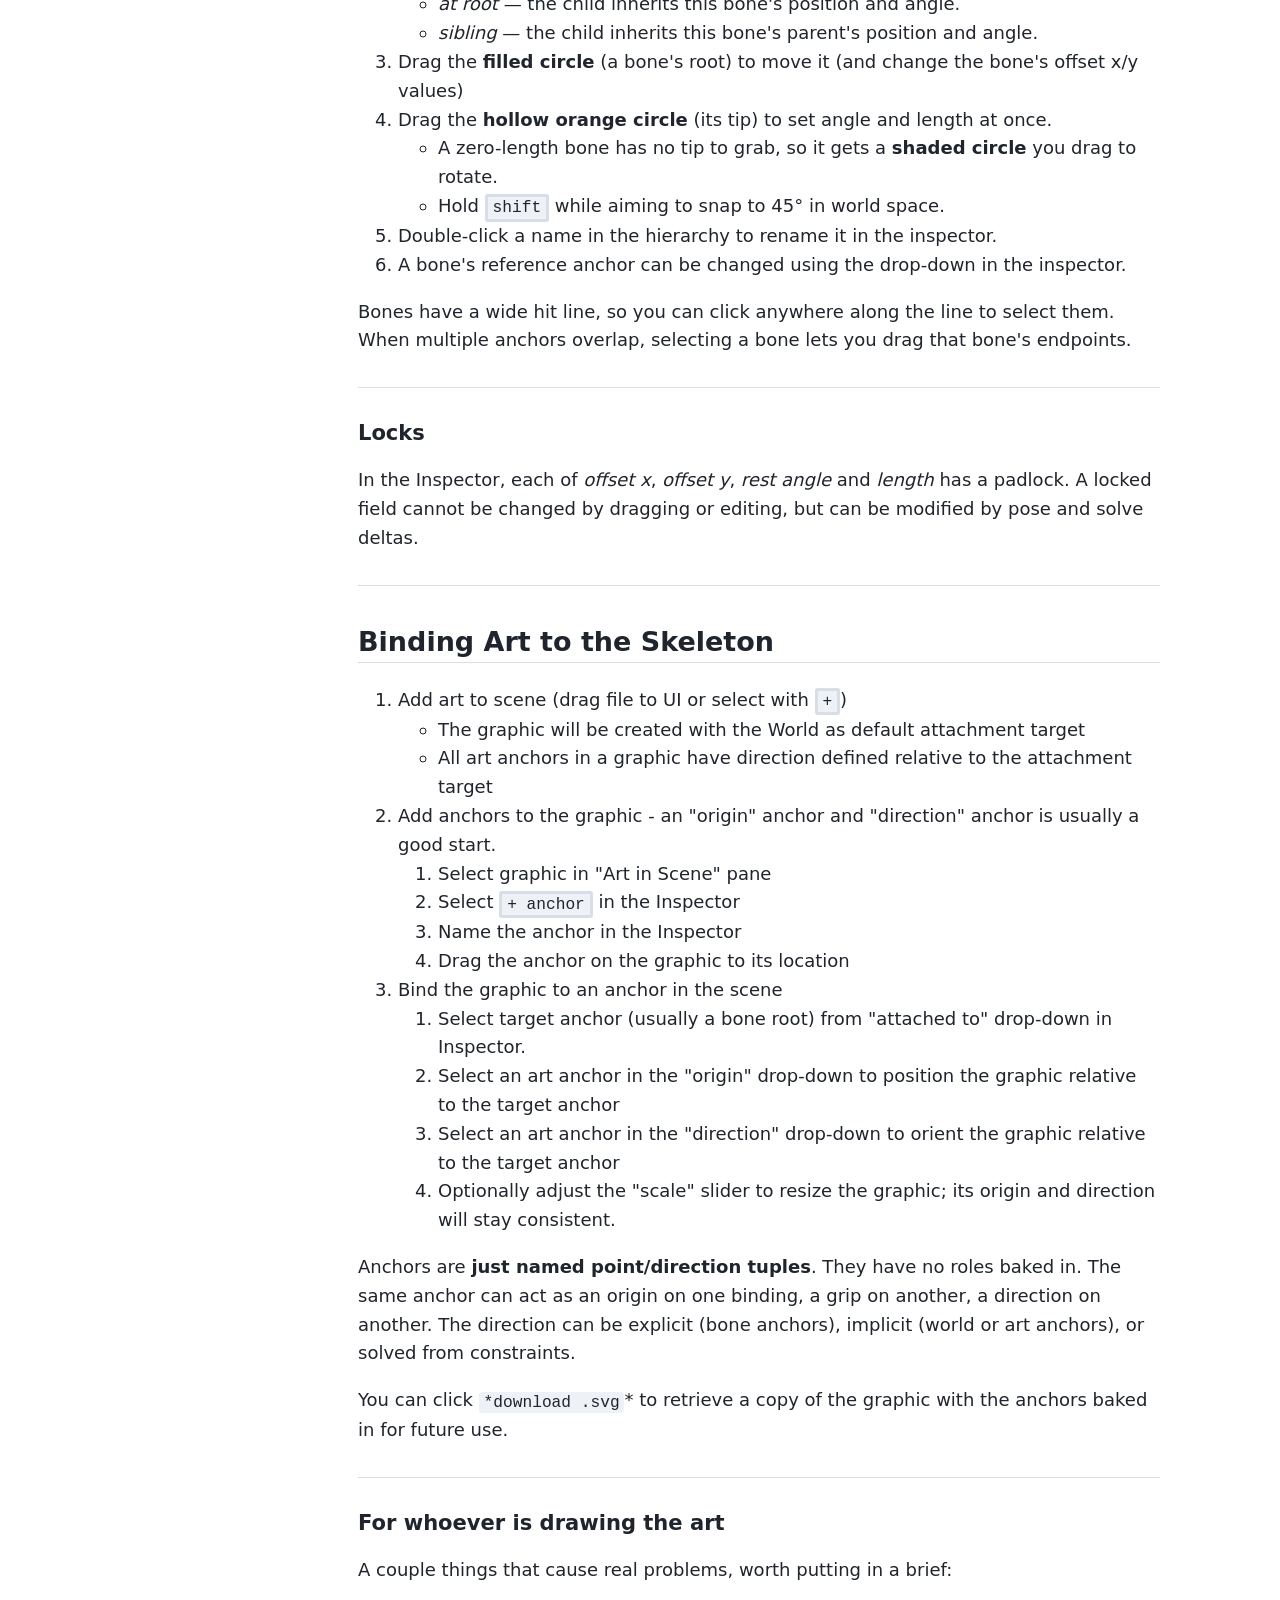
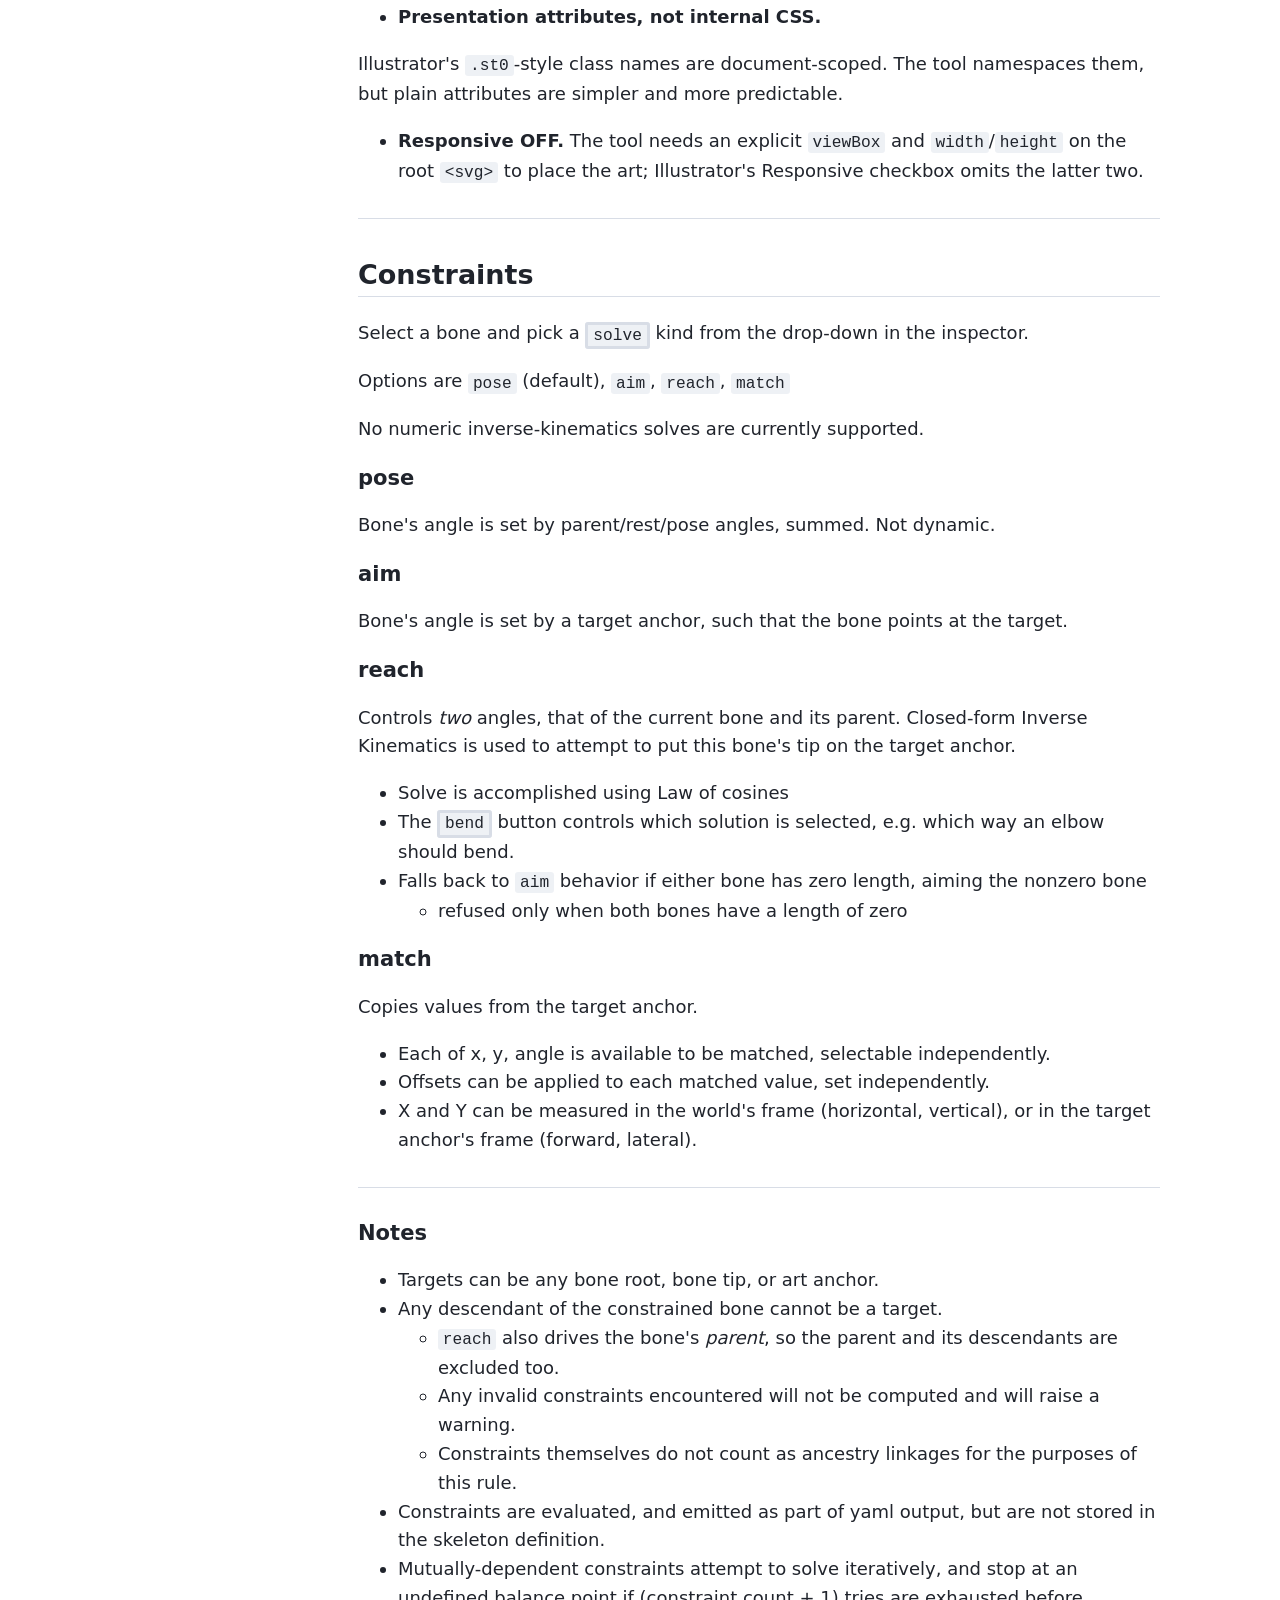
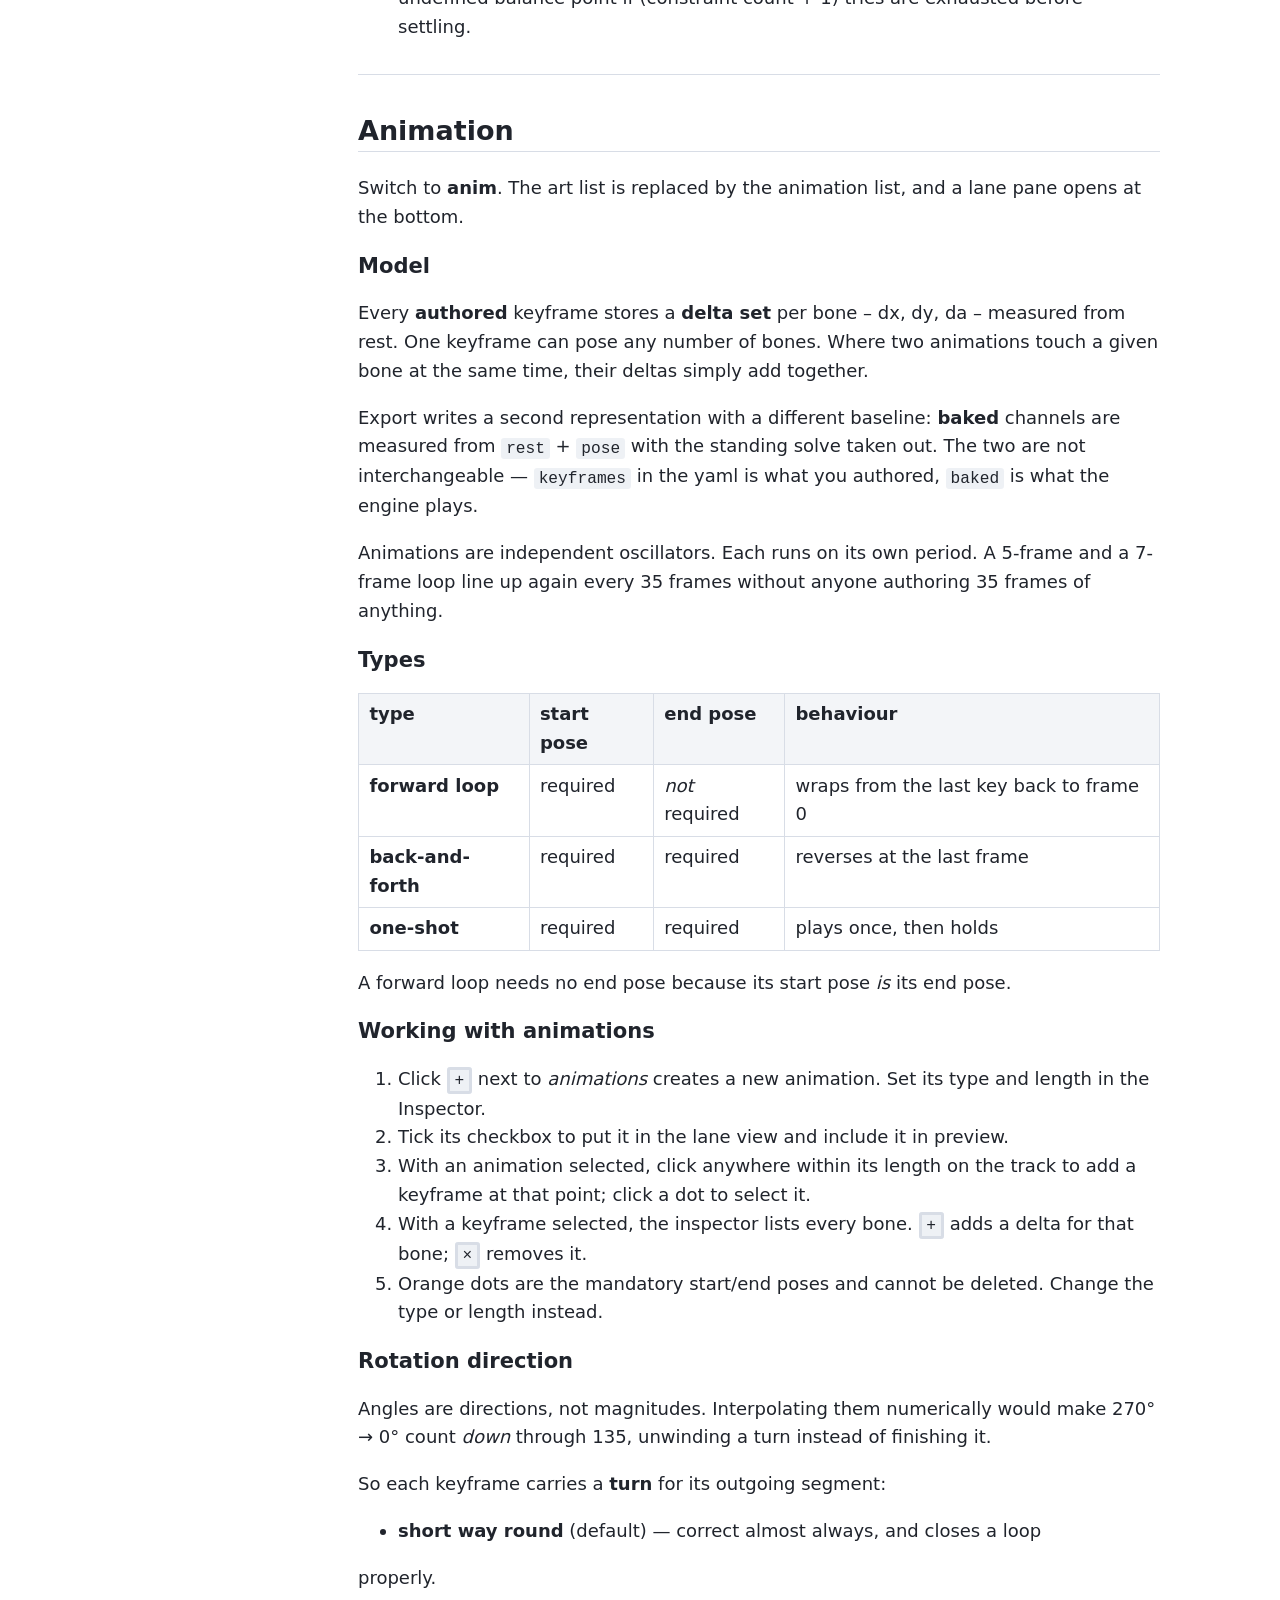
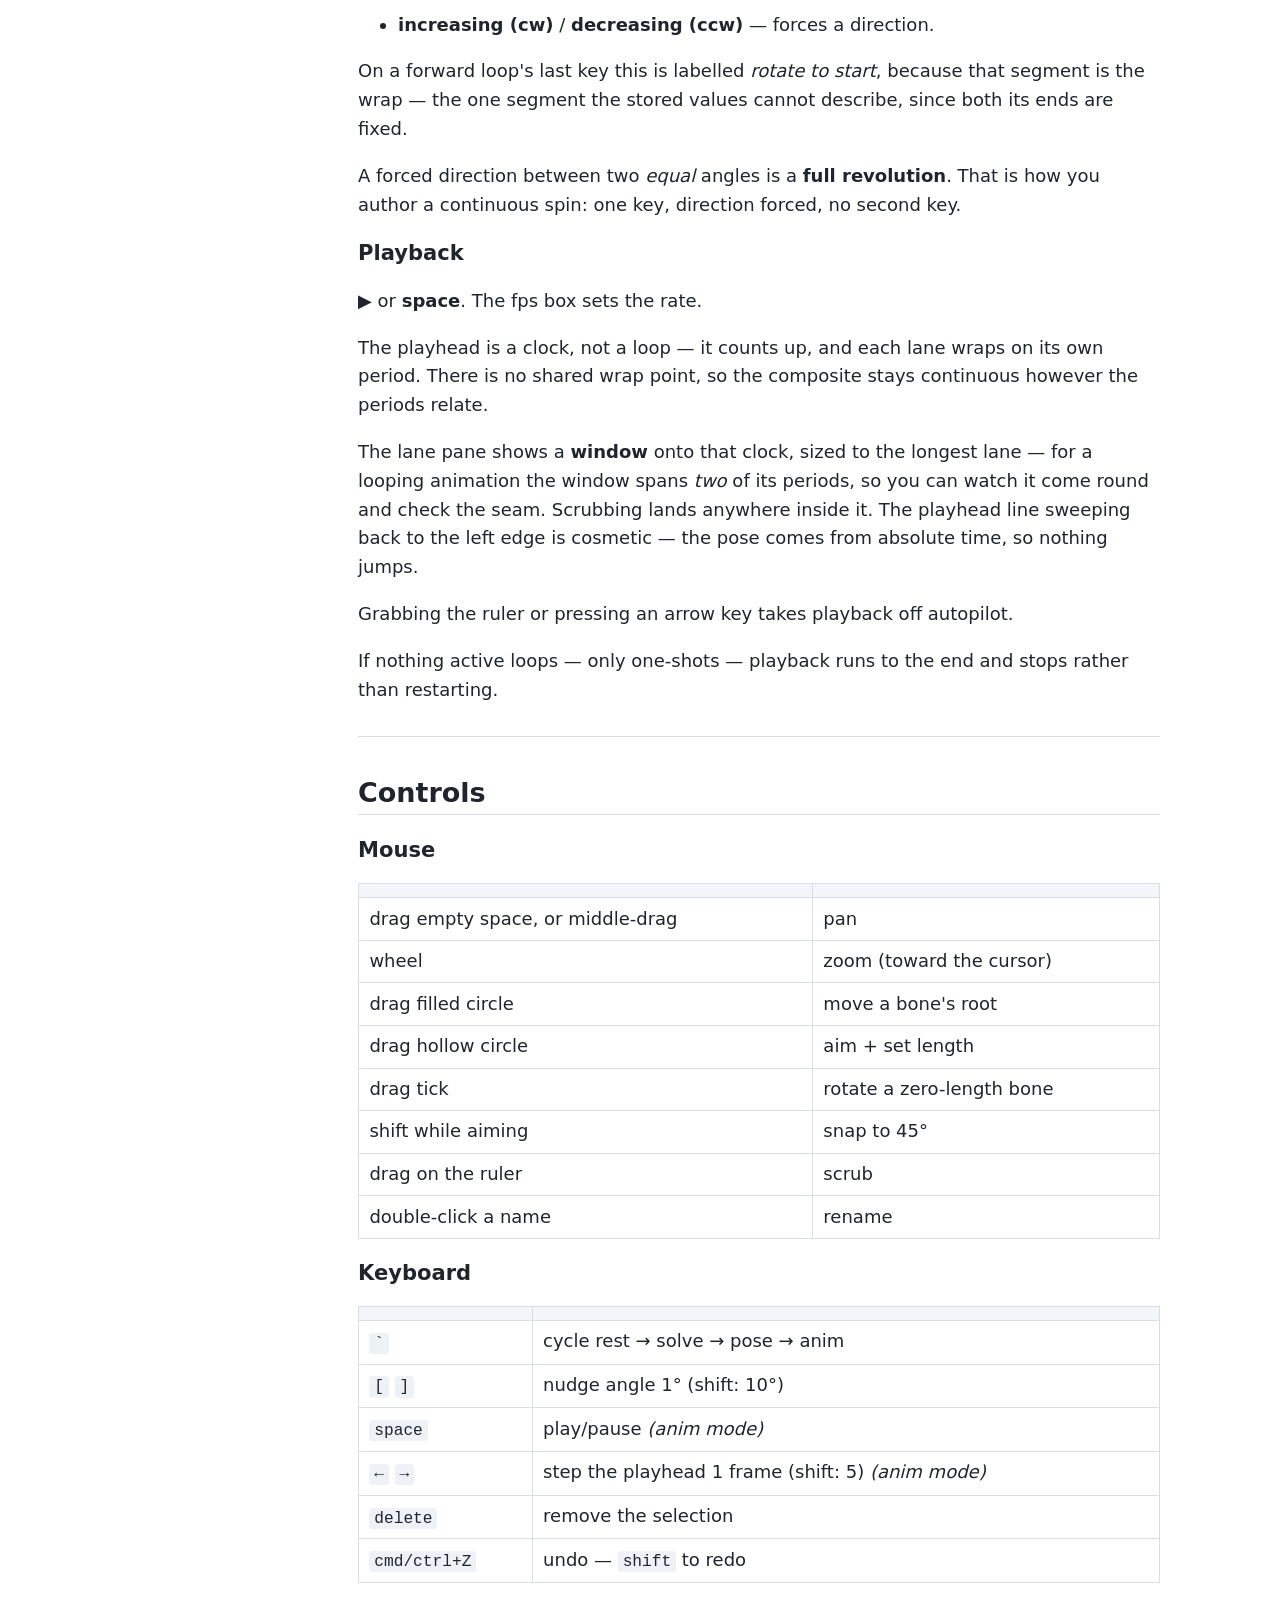
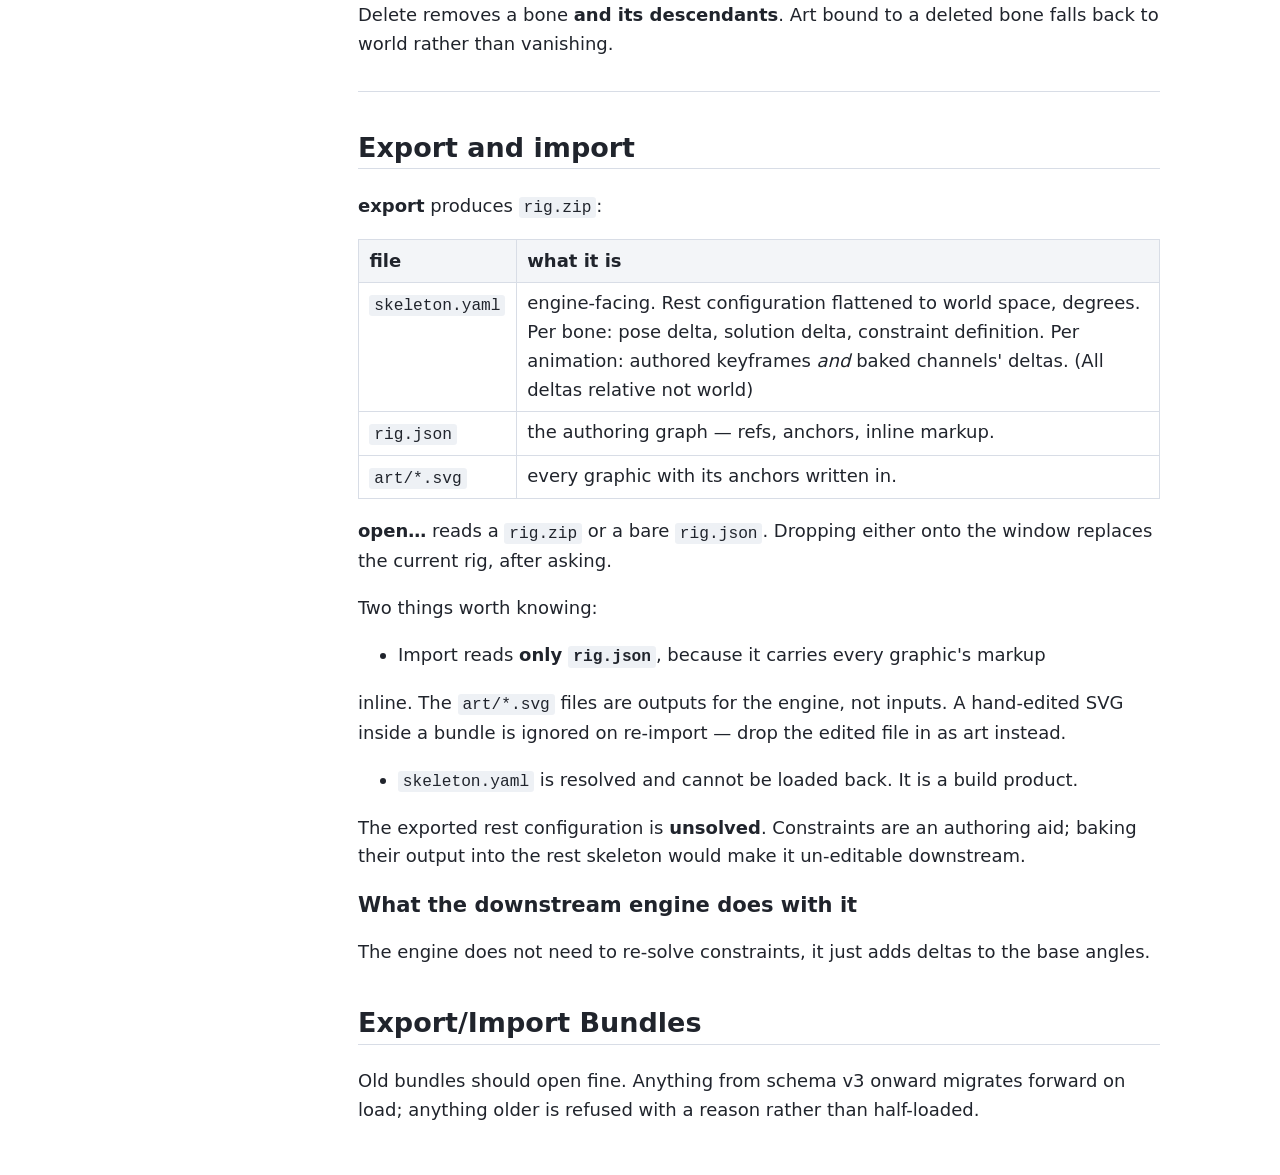
==== commit a37215ad: "update with unified glossary" ====
--- a/tauroid/rigger/manual.html
+++ b/tauroid/rigger/manual.html
@@ -336,8 +336,7 @@
 
 # tauroid rigger
 
-A browser tool for building 2D skeletons, pinning paper-doll artwork to them, and animating
-the result. It exports a clean zipped-text bundle, loadable by this tool and by the Tauroid engine.
+A browser tool for building 2D skeletons, pinning paper-doll artwork to them, and animating the result. It exports a clean zipped-text bundle, loadable by this tool and by the Tauroid engine.
 
 ---
 
@@ -357,7 +356,7 @@
 
 ### Anchors
 
-An **`anchor`** is a point in space that things can be attached to. 
+An **`anchor`** is a point in space, with a direction, that things can be attached to. 
 
 * There are currently four types of anchors: `world`, `root`, `tip`, `art`.
 
@@ -367,7 +366,7 @@
 
 A **`bone`** is the core entity of all rigging skeletons and animation.
 
-* A bone consists of an anchor reference, an angle (degrees), and a length.
+* A bone consists primarily of an anchor reference (with position and angle) and a length.
 
 * A bone inherits the angle from its anchor, then rest and pose angles are added to that.
     * If a bone is part of a solved system, the solution's angle will override the above sum.
@@ -383,7 +382,7 @@
 
 ### Art
 
-This tool currently natively speaks only SVG.  An art file can be added by dragging onto the window or by clicking *`+`* next to "Art in Scene".
+This tool currently natively speaks only SVG.  A graphic can be added by dragging its file onto the window or by clicking *`+`* next to "Art in Scene".
 
 * Any file added twice will be handled as independent instances and can be placed and attached independently.
 
@@ -403,26 +402,26 @@
 
 | mode | shows | edits affect |
 |---|---|---|
-| **rest** | the default skeletal arrangement created with bone bindings | bone bindings |
-| **solve** | bind pose **+ constraints (aim, reach, match)** | bone bindings |
-| **pose** | custom pose within constraints | pose deltas |
-| **anim** | animation: generated poses within constraints | keyframe poses |
+| **rest** | the rest configuration — the generic arrangement of parts | bone attachments |
+| **solve** | the solve configuration: rest **+ constraints (aim, reach, match)** | bone attachments |
+| **pose** | the pose configuration: a specific arrangement, within constraints | pose deltas |
+| **anim** | the anim configuration, as playback: rest + pose + standing solve + baked animation | keyframe poses |
 
 ### Rest
 
-The dim skeleton behind the bright one is always the **rest position**, so in
-any mode you can see how far things have moved from it.
+The dim skeleton behind the bright one is always the **rest configuration**, so in any mode you can see how far things have moved from it.
 
 ### Solve
 
-**solve** is the one to build a rig in. You edit rest exactly as in rest mode —
-drag joints, set lengths — but constraints re-solve live as you drag, so you can
-see whether the solver actually works while you are still setting it up.
+**solve** is the one to build a rig in. You edit rest exactly as in rest mode — drag joints, set lengths — but constraints re-solve live as you drag, so you can see whether the solver actually works while you are still setting it up.
 
 ### Pose, Anim
 
-In **pose** and **anim**, dragging rotates only. A pose is a rotation delta;
-stretching a bone at pose time would bake a length change into an animation.
+In **pose** and **anim**, dragging rotates only. A pose is a rotation delta; stretching a bone at pose time would bake a length change into an animation.
+
+*Currently, dragging in **anim** writes the pose delta rather than the selected keyframe, so it moves the base pose instead of the animation.*
+
+**anim** composes its frames the same way the engine will, rather than the way the other three modes do. It is the preview to trust: what you see there is what ships.
 
 ---
 
@@ -432,7 +431,7 @@
 2. Select it, then use *`+ sibling`*, *`+ at tip`*, or *`+ at root`* in the inspector to grow the tree
    - *at tip* — the child is offset by this bone's extent and inherits its angle.
    - *at root* — the child inherits this bone's position and angle.
-   - *sibling* — the child inherits the parent's position and angle.
+   - *sibling* — the child inherits this bone's parent's position and angle.
 3. Drag the **filled circle** (a bone's root) to move it (and change the bone's offset x/y values)
 4. Drag the **hollow orange circle** (its tip) to set angle and length at once.
   - A zero-length bone has no tip to grab, so it gets a **shaded circle** you drag to rotate.
@@ -440,39 +439,33 @@
 5. Double-click a name in the hierarchy to rename it in the inspector.
 6. A bone's reference anchor can be changed using the drop-down in the inspector.
 
-Bones have a wide hit line, so you can click anywhere along the line to select them.
-When multiple anchors overlap, selecting a bone lets you drag that bone's endpoints.
+Bones have a wide hit line, so you can click anywhere along the line to select them. When multiple anchors overlap, selecting a bone lets you drag that bone's endpoints.
 
 ---
 
 ### Locks
 
-In the Inspector, each of *offset x*, *offset y*, *rest angle* and *length* has a padlock. A locked field cannot be changed by hand — the inspector input is disabled and dragging skips it. Locks are **per-axis**: lock x and the root still slides freely in y.
-
-Locks guard manual edits only. **The IK solver and posing are unaffected**, because neither writes to these fields — constraints are evaluated rather than stored, and posing writes `poseAngle`.
-
-Use them for bind-pose data you are done with and do not want to nudge by accident, or to constrain edits to only one or another field.
+In the Inspector, each of *offset x*, *offset y*, *rest angle* and *length* has a padlock. A locked field cannot be changed by dragging or editing, but can be modified by pose and solve deltas.
 
 ---
 
-## Attaching Art to the Skeleton
+## Binding Art to the Skeleton
 
 1. Add art to scene (drag file to UI or select with *`+`*)
+    - The graphic will be created with the World as default attachment target
+    - All art anchors in a graphic have direction defined relative to the attachment target
 2. Add anchors to the graphic - an "origin" anchor and "direction" anchor is usually a good start.
     1. Select graphic in "Art in Scene" pane
     2. Select *`+ anchor`* in the Inspector
     3. Name the anchor in the Inspector
     4. Drag the anchor on the graphic to its location
-      1. All anchors in an unattached graphic will have direction defined relative to world.
-3. Attach the graphic to an anchor in the scene
+3. Bind the graphic to an anchor in the scene
     1. Select target anchor (usually a bone root) from "attached to" drop-down in Inspector.
-      1. All anchors in an attached graphic will have direction defined relative to the target anchor.
     2. Select an art anchor in the "origin" drop-down to position the graphic relative to the target anchor
     3. Select an art anchor in the "direction" drop-down to orient the graphic relative to the target anchor
     4. Optionally adjust the "scale" slider to resize the graphic; its origin and direction will stay consistent.
 
-Anchors are **just named point/direction tuples**. They have no roles baked in. The same anchor
-can act as an origin on one binding, a grip on another, a direction on another. The direction can be explicit (bone anchors), implicit (world or art anchors), or solved from constraints.
+Anchors are **just named point/direction tuples**. They have no roles baked in. The same anchor can act as an origin on one binding, a grip on another, a direction on another. The direction can be explicit (bone anchors), implicit (world or art anchors), or solved from constraints.
 
 You can click `*download .svg`* to retrieve a copy of the graphic with the anchors baked in for future use.
 
@@ -482,11 +475,10 @@
 
 A couple things that cause real problems, worth putting in a brief:
 
-- **Presentation attributes, not internal CSS.** Illustrator's `.st0`-style
-  class names are document-scoped. The tool namespaces them, but plain
-  attributes are simpler and more predictable.
-- **Responsive OFF.** The tool needs an explicit `viewBox` with width and height
-  to place the art.
+- **Presentation attributes, not internal CSS.** 
+  Illustrator's `.st0`-style class names are document-scoped. 
+  The tool namespaces them, but plain attributes are simpler and more predictable.
+- **Responsive OFF.** The tool needs an explicit `viewBox` and `width`/`height` on the root `<svg>` to place the art; Illustrator's Responsive checkbox omits the latter two.
 
 ---
 
@@ -494,7 +486,7 @@
 
 Select a bone and pick a *`solve`* kind from the drop-down in the inspector.
 
-Options are `pose`, `aim`, `reach`, `match`
+Options are `pose` (default), `aim`, `reach`, `match`
 
 No numeric inverse-kinematics solves are currently supported.
 
@@ -513,7 +505,8 @@
 
 * Solve is accomplished using Law of cosines
 * The *`bend`* button controls which solution is selected, e.g. which way an elbow should bend.
-* Falls back to `aim` mode if either bone's length is zero.
+* Falls back to `aim` behavior if either bone has zero length, aiming the nonzero bone
+    * refused only when both bones have a length of zero
 
 ### match
 
@@ -527,7 +520,8 @@
 ### Notes
 
 * Targets can be any bone root, bone tip, or art anchor. 
-* Any descendant of the constrained bone cannot be a target. 
+* Any descendant of the constrained bone cannot be a target.
+  * `reach` also drives the bone's *parent*, so the parent and its descendants are excluded too. 
   * Any invalid constraints encountered will not be computed and will raise a warning.
   * Constraints themselves do not count as ancestry linkages for the purposes of this rule.
 * Constraints are evaluated, and emitted as part of yaml output, but are not stored in the skeleton definition.
@@ -542,20 +536,18 @@
 
 ### Model
 
-Every keyframe stores **deltas from rest** — angle plus x/y offset, per bone. One
-keyframe can pose any number of bones. Where two animations touch the same bone
-at the same instant, their deltas simply **add**, in either order.
-
-Animations are independent oscillators. Each runs on its own period. A 5-frame
-and a 7-frame loop line up again every 35 frames without anyone authoring 35
-frames of anything.
+Every **authored** keyframe stores a **delta set** per bone – dx, dy, da – measured from rest. One keyframe can pose any number of bones. Where two animations touch a given bone at the same time, their deltas simply add together.
+
+Export writes a second representation with a different baseline: **baked** channels are measured from `rest` + `pose` with the standing solve taken out. The two are not interchangeable — `keyframes` in the yaml is what you authored, `baked` is what the engine plays.
+
+Animations are independent oscillators. Each runs on its own period. A 5-frame and a 7-frame loop line up again every 35 frames without anyone authoring 35 frames of anything.
 
 ### Types
 
 | type | start pose | end pose | behaviour |
 |---|---|---|---|
 | **forward loop** | required | *not* required | wraps from the last key back to frame 0 |
-| **back & forth** | required | required | reverses at the last frame |
+| **back-and-forth** | required | required | reverses at the last frame |
 | **one-shot** | required | required | plays once, then holds |
 
 A forward loop needs no end pose because its start pose *is* its end pose.
@@ -564,14 +556,13 @@
 
 1. Click *`+`* next to *animations* creates a new animation. Set its type and length in the Inspector.
 2. Tick its checkbox to put it in the lane view and include it in preview.
-3. With an animation selected, click anywhere on its track to add a keyframe at that point; click a dot to select it.
+3. With an animation selected, click anywhere within its length on the track to add a keyframe at that point; click a dot to select it. 
 4. With a keyframe selected, the inspector lists every bone. *`+`* adds a delta for that bone; *`×`* removes it.
 5. Orange dots are the mandatory start/end poses and cannot be deleted. Change the type or length instead.
 
 ### Rotation direction
 
-Angles are directions, not magnitudes. Interpolating them numerically would make
-270° → 0° count *down* through 135, unwinding a turn instead of finishing it.
+Angles are directions, not magnitudes. Interpolating them numerically would make 270° → 0° count *down* through 135, unwinding a turn instead of finishing it.
 
 So each keyframe carries a **turn** for its outgoing segment:
 
@@ -579,30 +570,22 @@
   properly.
 - **increasing (cw)** / **decreasing (ccw)** — forces a direction.
 
-On a forward loop's last key this is labelled *rotate to start*, because that
-segment is the wrap — the one segment the stored values cannot describe, since
-both its ends are fixed.
-
-A forced direction between two *equal* angles is a **full revolution**. That is
-how you author a continuous spin: one key, direction forced, no second key.
+On a forward loop's last key this is labelled *rotate to start*, because that segment is the wrap — the one segment the stored values cannot describe, since both its ends are fixed.
+
+A forced direction between two *equal* angles is a **full revolution**. That is how you author a continuous spin: one key, direction forced, no second key.
 
 ### Playback
 
 **▶** or **space**. The fps box sets the rate.
 
-The playhead is a clock, not a loop — it counts up, and each lane wraps on its
-own period. There is no shared wrap point, so the composite stays continuous
-however the periods relate.
-
-The lane pane shows a **window** onto that clock, sized to the longest lane
-(loops counted twice, so you can watch one come round and check the seam).
-Scrubbing lands anywhere inside it. The playhead line sweeping back to the left
-edge is cosmetic — the pose comes from absolute time, so nothing jumps.
+The playhead is a clock, not a loop — it counts up, and each lane wraps on its own period. There is no shared wrap point, so the composite stays continuous however the periods relate.
+
+The lane pane shows a **window** onto that clock, sized to the longest lane — for a looping animation the window spans *two* of its periods, so you can watch it come round and check the seam.
+Scrubbing lands anywhere inside it. The playhead line sweeping back to the left edge is cosmetic — the pose comes from absolute time, so nothing jumps.
 
 Grabbing the ruler or pressing an arrow key takes playback off autopilot.
 
-If nothing active loops — only one-shots — playback runs to the end and stops
-rather than restarting.
+If nothing active loops — only one-shots — playback runs to the end and stops rather than restarting.
 
 ---
 
@@ -643,25 +626,30 @@
 
 | file | what it is |
 |---|---|
-| `skeleton.yaml` | engine-facing. Resolved rest pose, world positions, degrees. Constraints, and animated Baked positions. |
+| `skeleton.yaml` | engine-facing. Rest configuration flattened to world space, degrees. Per bone: pose delta, solution delta, constraint definition. Per animation: authored keyframes *and* baked channels' deltas.  (All deltas relative not world)|
 | `rig.json` | the authoring graph — refs, anchors, inline markup. |
-| `art/*.svg` | every art item with its anchors written in. |
+| `art/*.svg` | every graphic with its anchors written in. |
 
 **open…** reads a `rig.zip` or a bare `rig.json`. Dropping either onto the
 window replaces the current rig, after asking.
 
 Two things worth knowing:
 
-- Import reads **only `rig.json`**, because it carries every art item's markup
+- Import reads **only `rig.json`**, because it carries every graphic's markup
   inline. The `art/*.svg` files are outputs for the engine, not inputs. A
   hand-edited SVG inside a bundle is ignored on re-import — drop the edited file
   in as art instead.
 - `skeleton.yaml` is resolved and cannot be loaded back. It is a build product.
 
-The exported bind pose is **unsolved**. Constraints are an authoring aid; baking
-their output into the rest skeleton would make it un-editable downstream.
-
-Old bundles open. Anything from schema v3 onward migrates forward on load;
+The exported rest configuration is **unsolved**. Constraints are an authoring aid; baking their output into the rest skeleton would make it un-editable downstream.
+
+### What the downstream engine does with it
+
+The engine does not need to re-solve constraints, it just adds deltas to the base angles.
+
+## Export/Import Bundles
+
+Old bundles should open fine. Anything from schema v3 onward migrates forward on load;
 anything older is refused with a reason rather than half-loaded.
 
   </script>
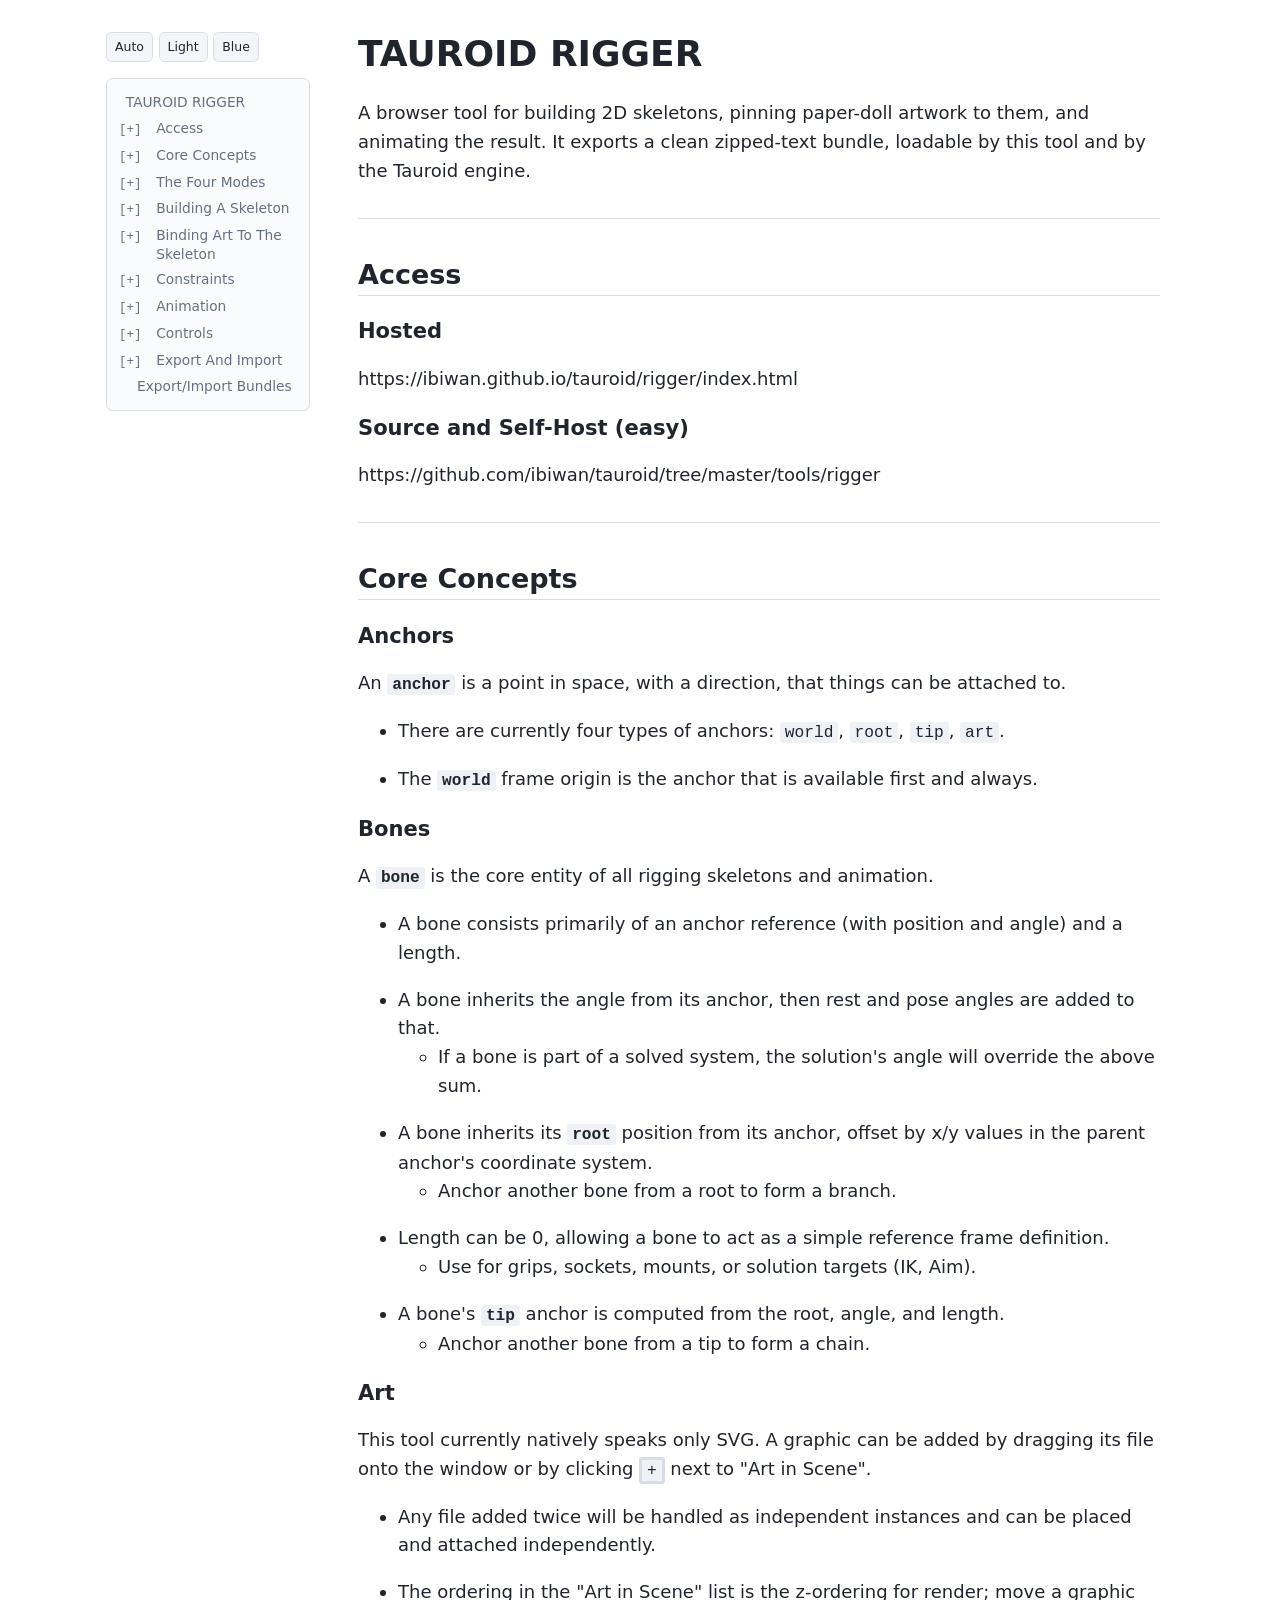
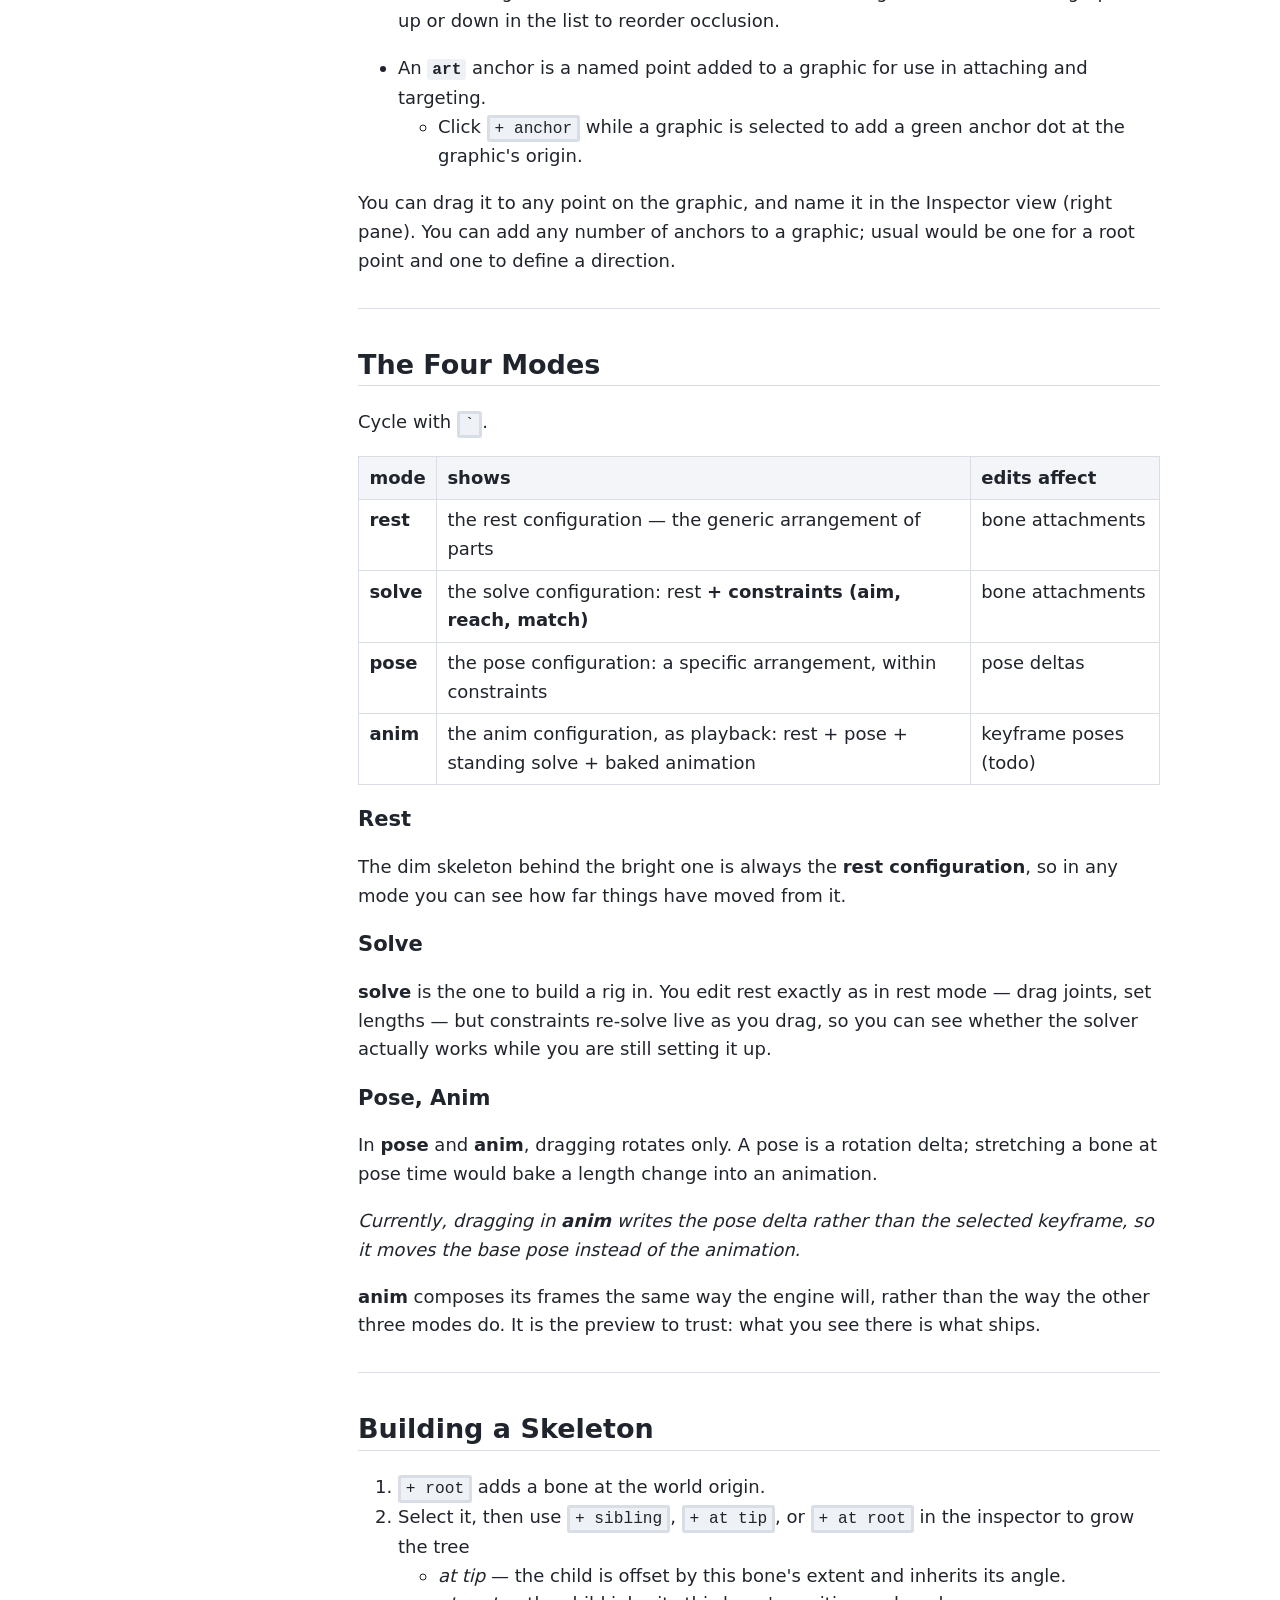
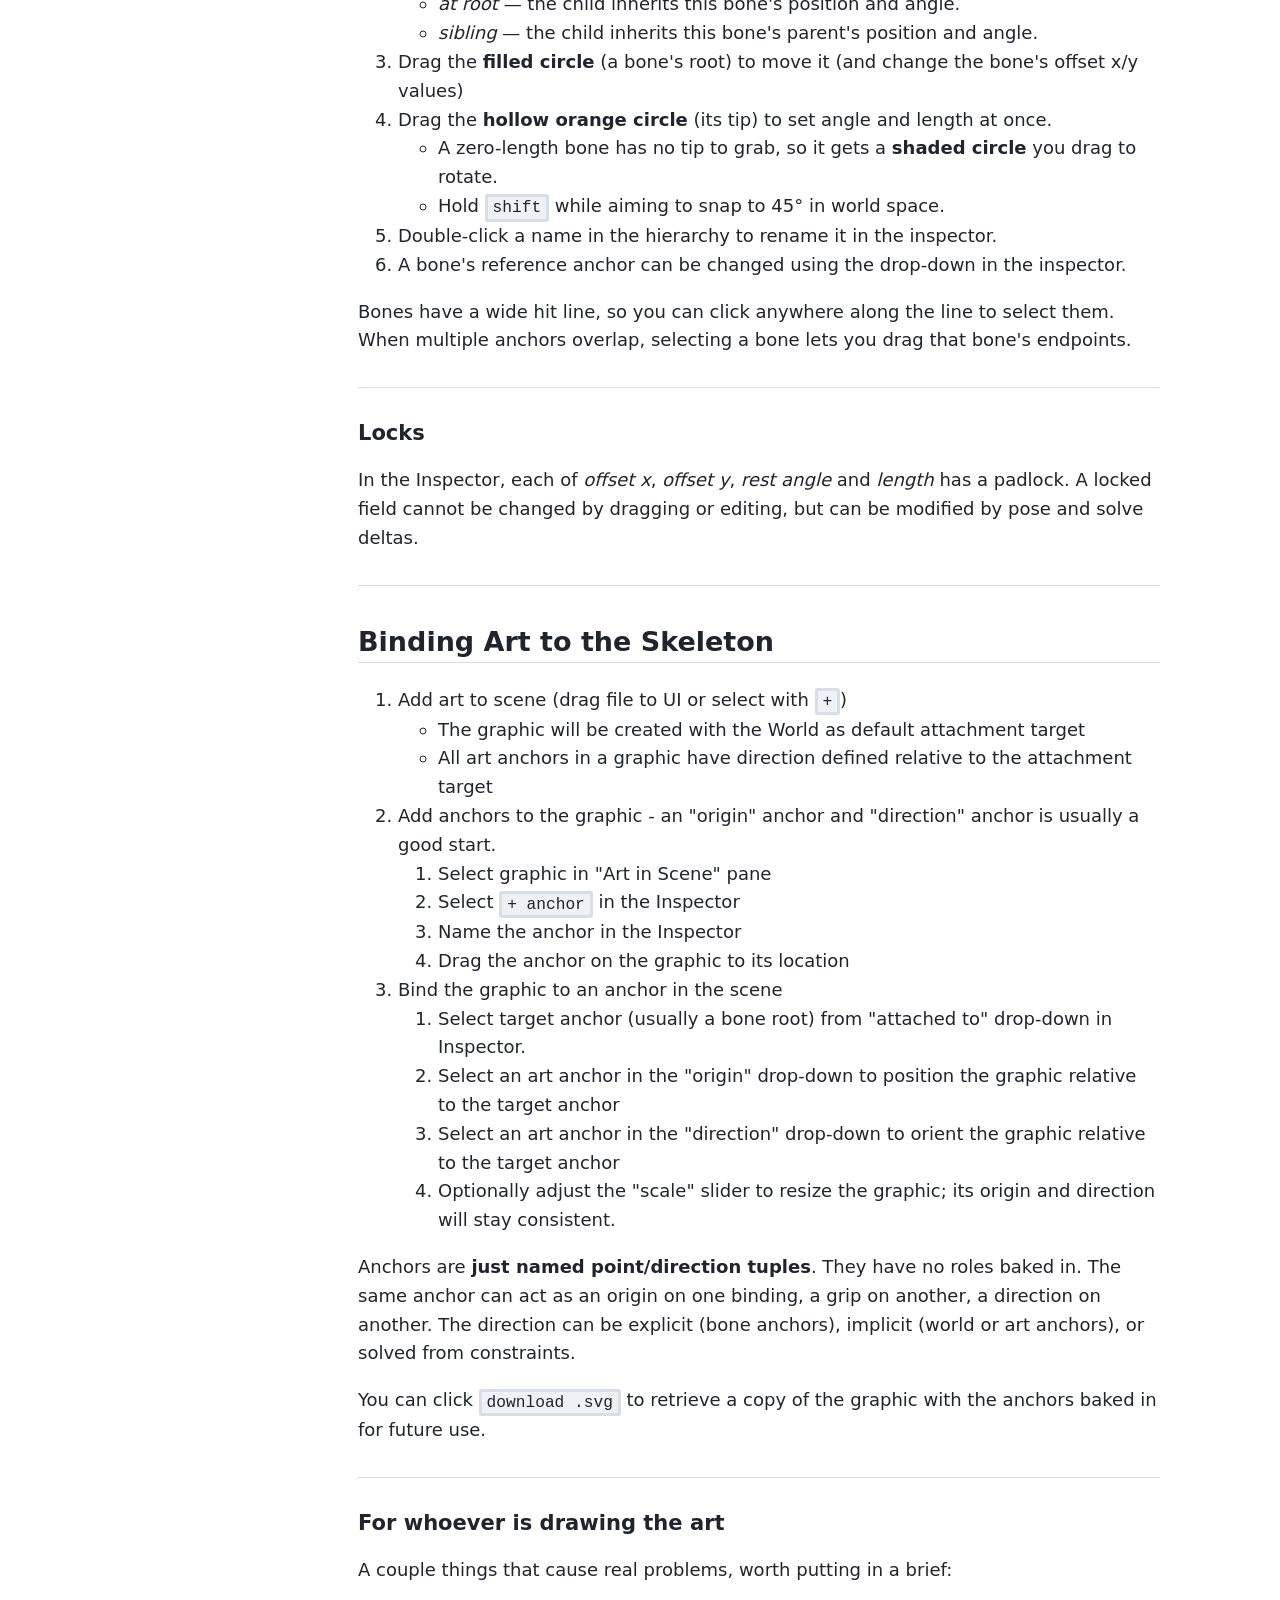
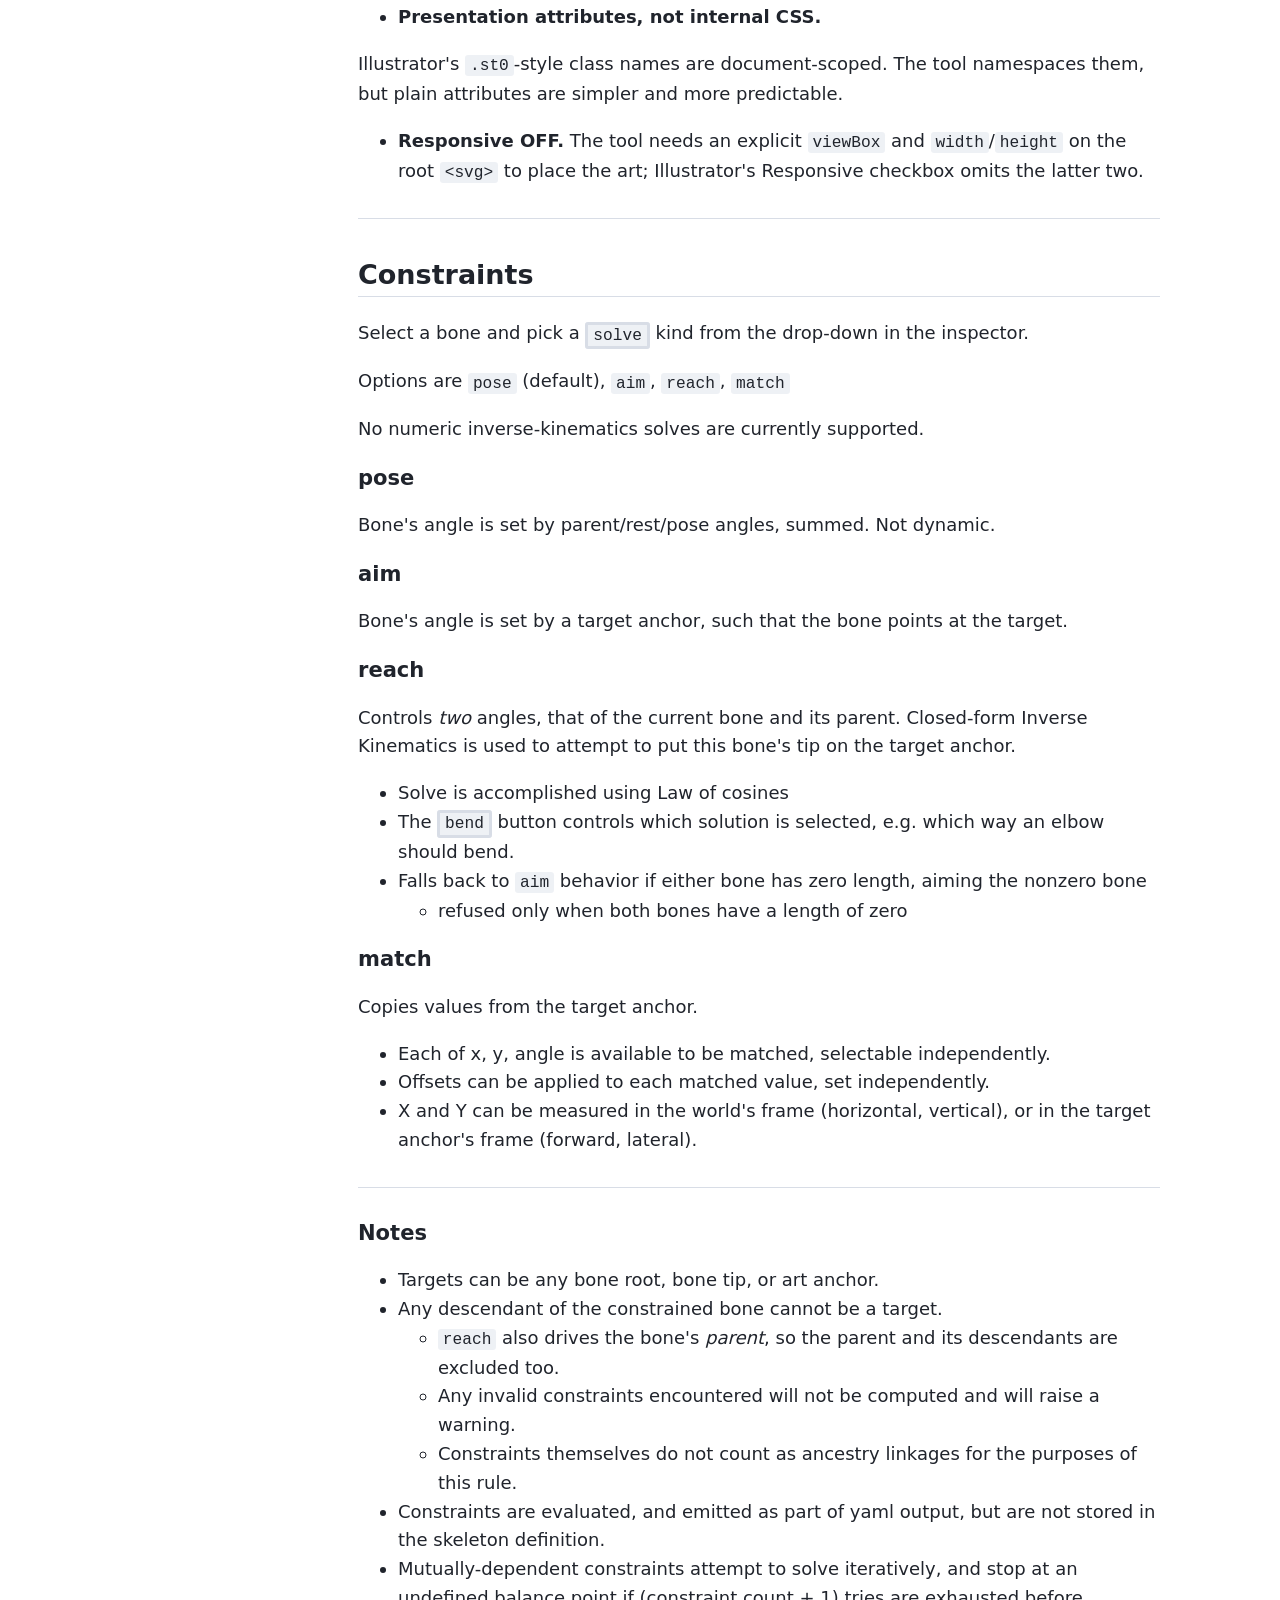
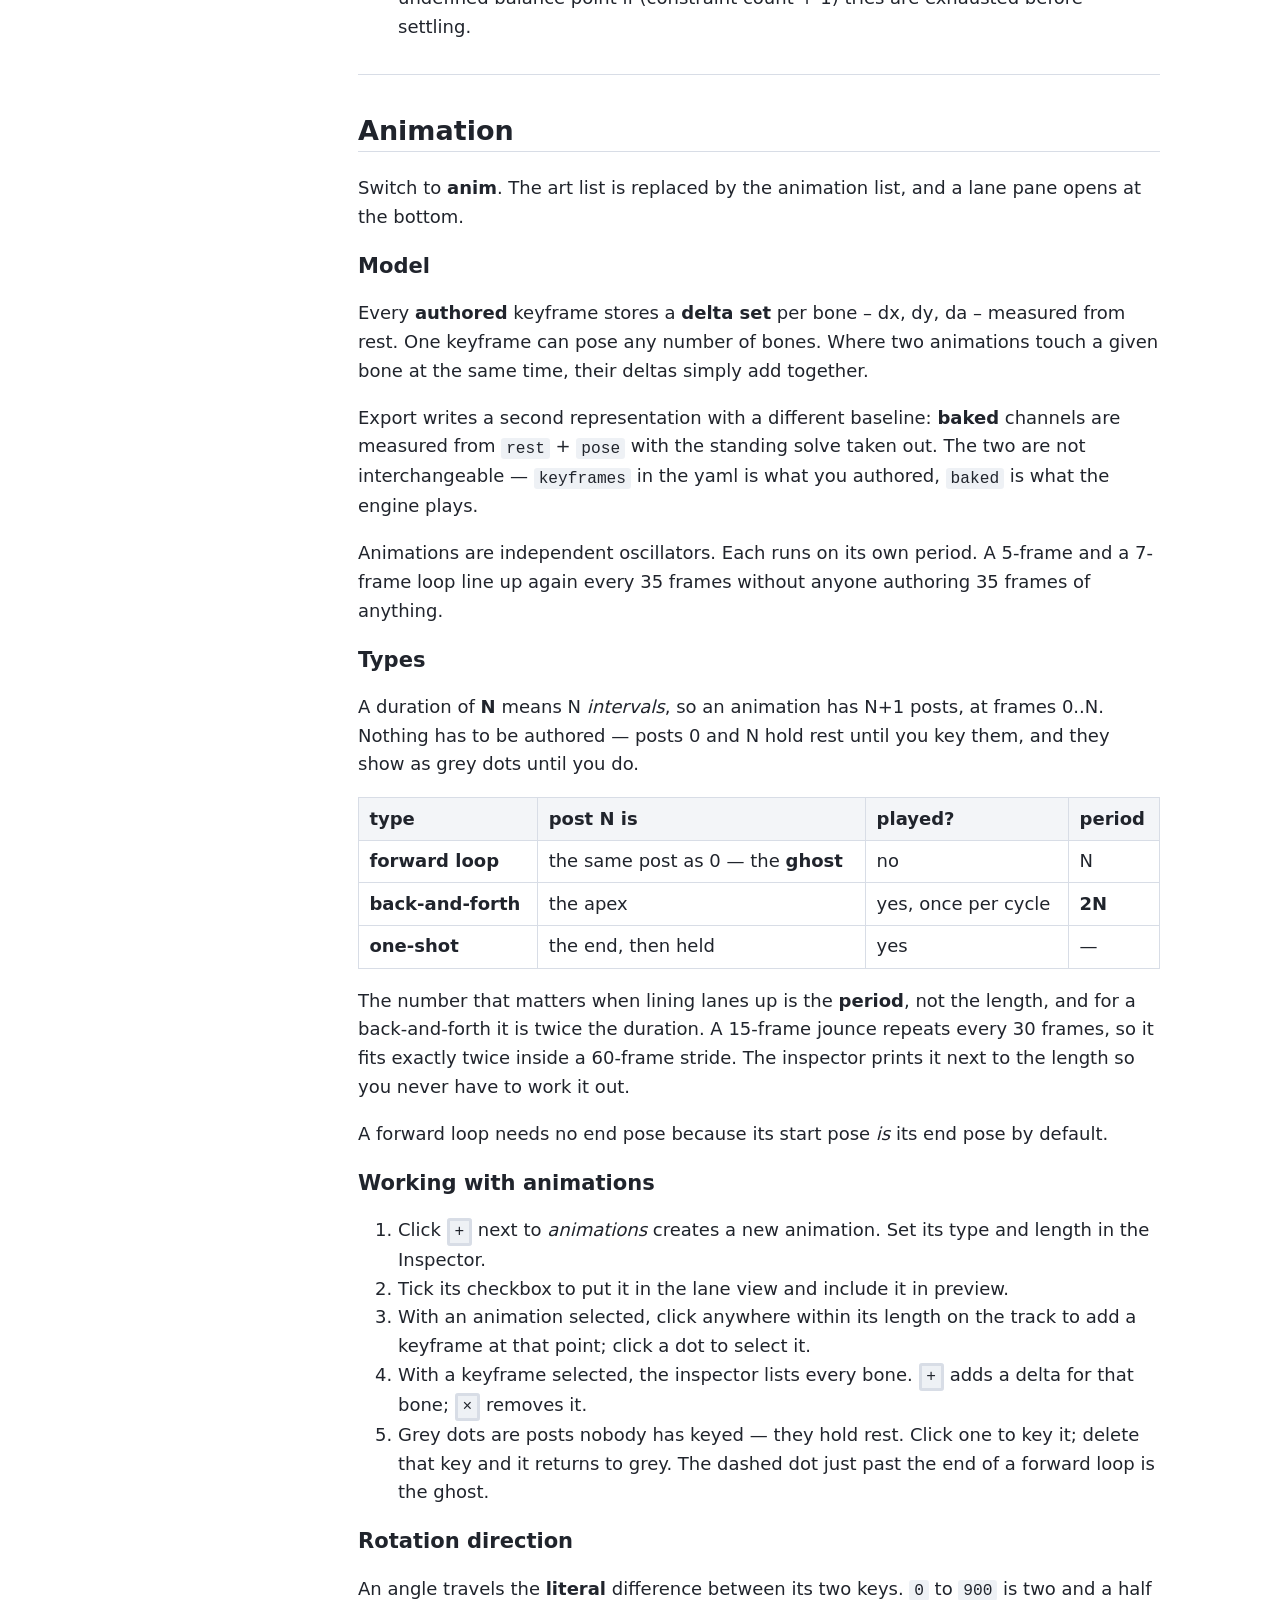
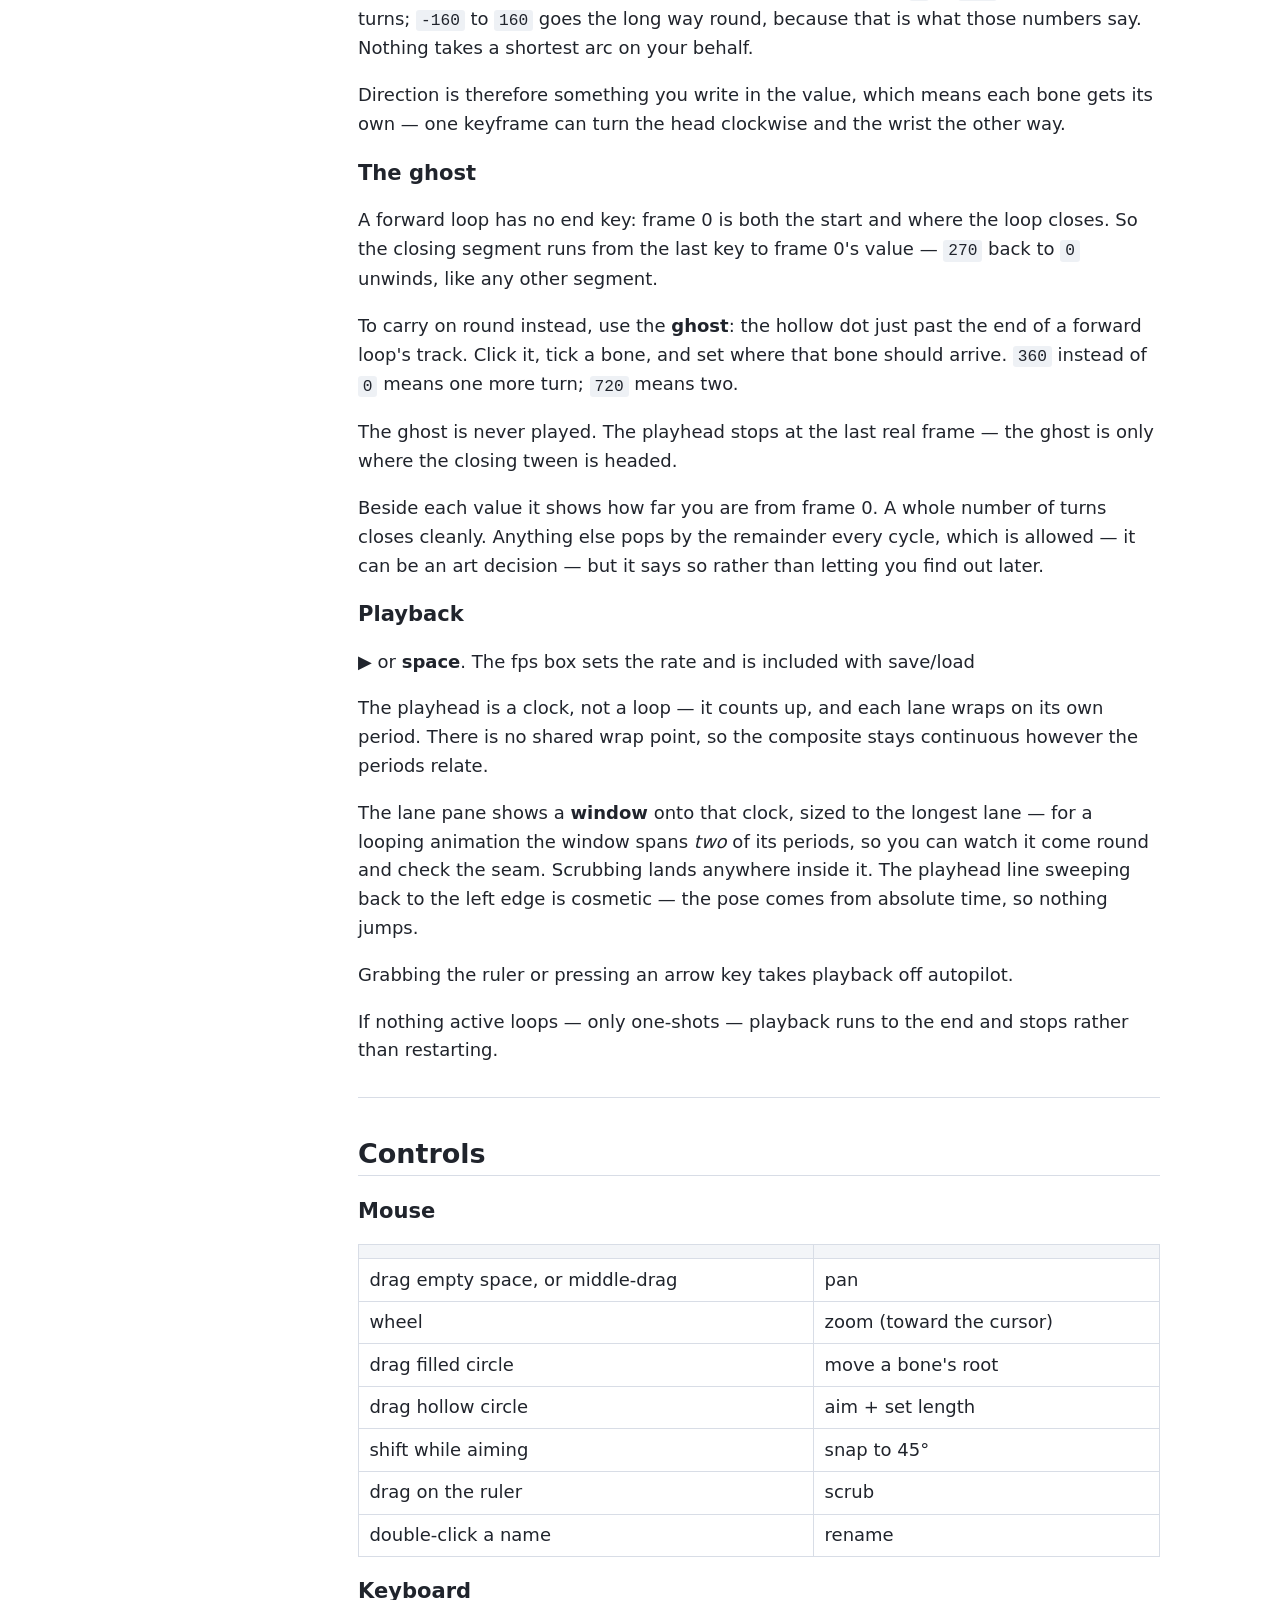
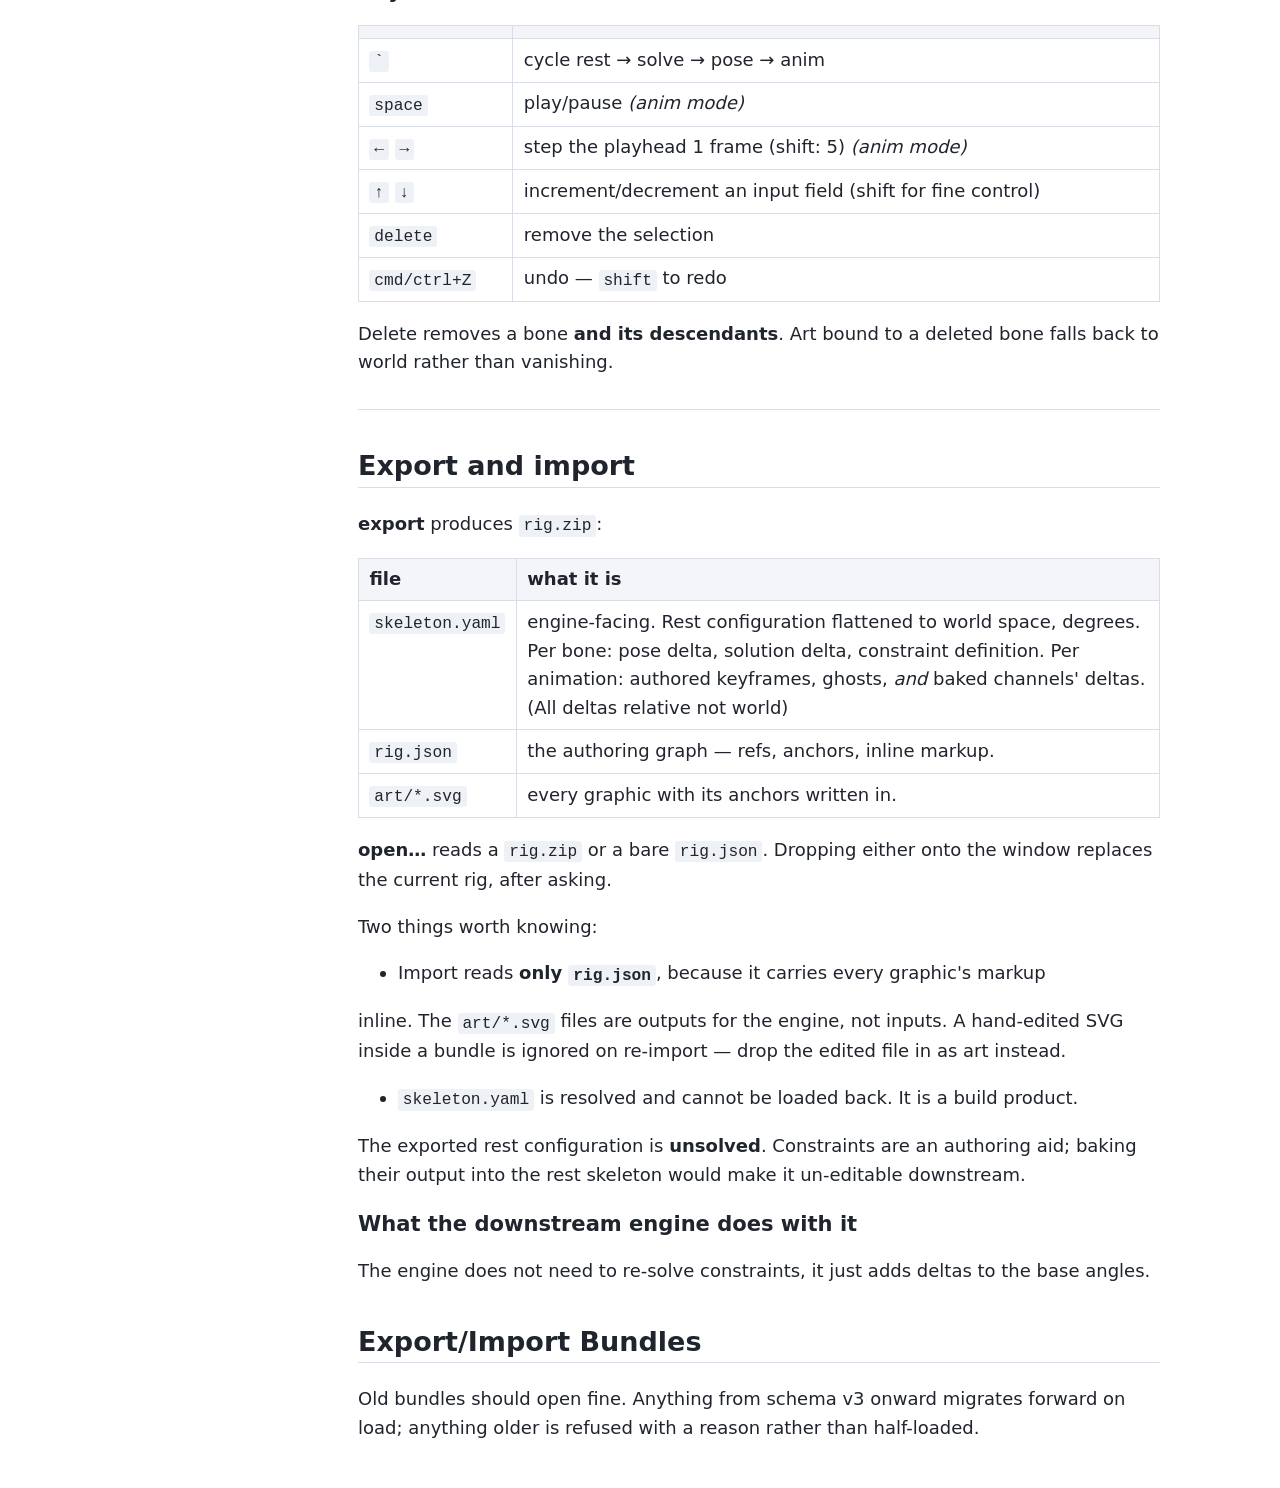
==== commit 873bdd89: "import from tauroid repo" ====
--- a/tauroid/rigger/manual.html
+++ b/tauroid/rigger/manual.html
@@ -405,7 +405,7 @@
 | **rest** | the rest configuration — the generic arrangement of parts | bone attachments |
 | **solve** | the solve configuration: rest **+ constraints (aim, reach, match)** | bone attachments |
 | **pose** | the pose configuration: a specific arrangement, within constraints | pose deltas |
-| **anim** | the anim configuration, as playback: rest + pose + standing solve + baked animation | keyframe poses |
+| **anim** | the anim configuration, as playback: rest + pose + standing solve + baked animation | keyframe poses (todo) |
 
 ### Rest
 
@@ -467,7 +467,7 @@
 
 Anchors are **just named point/direction tuples**. They have no roles baked in. The same anchor can act as an origin on one binding, a grip on another, a direction on another. The direction can be explicit (bone anchors), implicit (world or art anchors), or solved from constraints.
 
-You can click `*download .svg`* to retrieve a copy of the graphic with the anchors baked in for future use.
+You can click *`download .svg`* to retrieve a copy of the graphic with the anchors baked in for future use.
 
 ---
 
@@ -544,13 +544,17 @@
 
 ### Types
 
-| type | start pose | end pose | behaviour |
+A duration of **N** means N *intervals*, so an animation has N+1 posts, at frames 0..N. Nothing has to be authored — posts 0 and N hold rest until you key them, and they show as grey dots until you do.
+
+| type | post N is | played? | period |
 |---|---|---|---|
-| **forward loop** | required | *not* required | wraps from the last key back to frame 0 |
-| **back-and-forth** | required | required | reverses at the last frame |
-| **one-shot** | required | required | plays once, then holds |
-
-A forward loop needs no end pose because its start pose *is* its end pose.
+| **forward loop** | the same post as 0 — the **ghost** | no | N |
+| **back-and-forth** | the apex | yes, once per cycle | **2N** |
+| **one-shot** | the end, then held | yes | — |
+
+The number that matters when lining lanes up is the **period**, not the length, and for a back-and-forth it is twice the duration. A 15-frame jounce repeats every 30 frames, so it fits exactly twice inside a 60-frame stride. The inspector prints it next to the length so you never have to work it out.
+
+A forward loop needs no end pose because its start pose *is* its end pose by default.
 
 ### Working with animations
 
@@ -558,25 +562,27 @@
 2. Tick its checkbox to put it in the lane view and include it in preview.
 3. With an animation selected, click anywhere within its length on the track to add a keyframe at that point; click a dot to select it. 
 4. With a keyframe selected, the inspector lists every bone. *`+`* adds a delta for that bone; *`×`* removes it.
-5. Orange dots are the mandatory start/end poses and cannot be deleted. Change the type or length instead.
+5. Grey dots are posts nobody has keyed — they hold rest. Click one to key it; delete that key and it returns to grey. The dashed dot just past the end of a forward loop is the ghost.
 
 ### Rotation direction
 
-Angles are directions, not magnitudes. Interpolating them numerically would make 270° → 0° count *down* through 135, unwinding a turn instead of finishing it.
-
-So each keyframe carries a **turn** for its outgoing segment:
-
-- **short way round** (default) — correct almost always, and closes a loop
-  properly.
-- **increasing (cw)** / **decreasing (ccw)** — forces a direction.
-
-On a forward loop's last key this is labelled *rotate to start*, because that segment is the wrap — the one segment the stored values cannot describe, since both its ends are fixed.
-
-A forced direction between two *equal* angles is a **full revolution**. That is how you author a continuous spin: one key, direction forced, no second key.
+An angle travels the **literal** difference between its two keys. `0` to `900` is two and a half turns; `-160` to `160` goes the long way round, because that is what those numbers say. Nothing takes a shortest arc on your behalf.
+
+Direction is therefore something you write in the value, which means each bone gets its own — one keyframe can turn the head clockwise and the wrist the other way.
+
+### The ghost
+
+A forward loop has no end key: frame 0 is both the start and where the loop closes. So the closing segment runs from the last key to frame 0's value — `270` back to `0` unwinds, like any other segment.
+
+To carry on round instead, use the **ghost**: the hollow dot just past the end of a forward loop's track. Click it, tick a bone, and set where that bone should arrive. `360` instead of `0` means one more turn; `720` means two.
+
+The ghost is never played. The playhead stops at the last real frame — the ghost is only where the closing tween is headed.
+
+Beside each value it shows how far you are from frame 0. A whole number of turns closes cleanly. Anything else pops by the remainder every cycle, which is allowed — it can be an art decision — but it says so rather than letting you find out later.
 
 ### Playback
 
-**▶** or **space**. The fps box sets the rate.
+**▶** or **space**. The fps box sets the rate and is included with save/load
 
 The playhead is a clock, not a loop — it counts up, and each lane wraps on its own period. There is no shared wrap point, so the composite stays continuous however the periods relate.
 
@@ -599,7 +605,6 @@
 | wheel | zoom (toward the cursor) |
 | drag filled circle | move a bone's root |
 | drag hollow circle | aim + set length |
-| drag tick | rotate a zero-length bone |
 | shift while aiming | snap to 45° |
 | drag on the ruler | scrub |
 | double-click a name | rename |
@@ -609,9 +614,9 @@
 | | |
 |---|---|
 | `` ` `` | cycle rest → solve → pose → anim |
-| `[` `]` | nudge angle 1° (shift: 10°) |
 | `space` | play/pause *(anim mode)* |
 | `←` `→` | step the playhead 1 frame (shift: 5) *(anim mode)* |
+| `↑` `↓` | increment/decrement an input field (shift for fine control) |
 | `delete` | remove the selection |
 | `cmd/ctrl+Z` | undo — `shift` to redo |
 
@@ -626,7 +631,7 @@
 
 | file | what it is |
 |---|---|
-| `skeleton.yaml` | engine-facing. Rest configuration flattened to world space, degrees. Per bone: pose delta, solution delta, constraint definition. Per animation: authored keyframes *and* baked channels' deltas.  (All deltas relative not world)|
+| `skeleton.yaml` | engine-facing. Rest configuration flattened to world space, degrees. Per bone: pose delta, solution delta, constraint definition. Per animation: authored keyframes, ghosts, *and* baked channels' deltas.  (All deltas relative not world)|
 | `rig.json` | the authoring graph — refs, anchors, inline markup. |
 | `art/*.svg` | every graphic with its anchors written in. |
 
